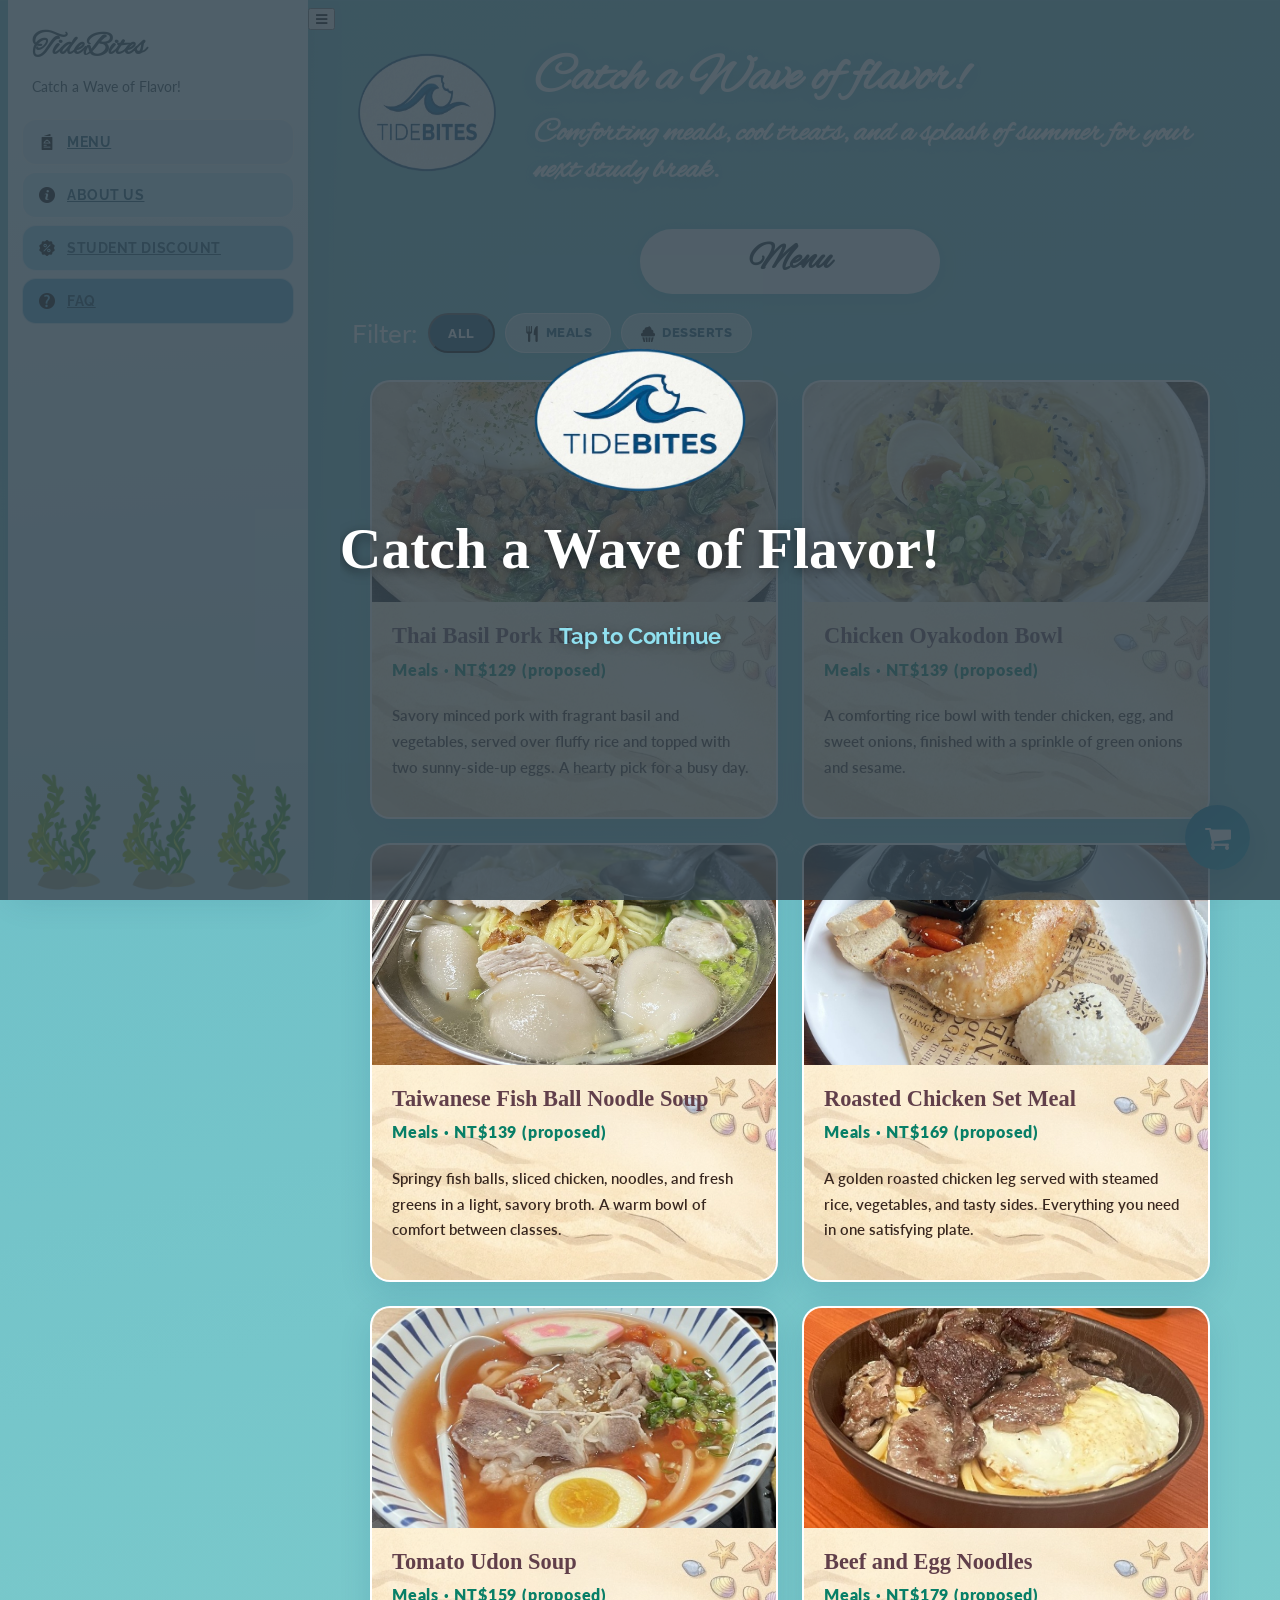
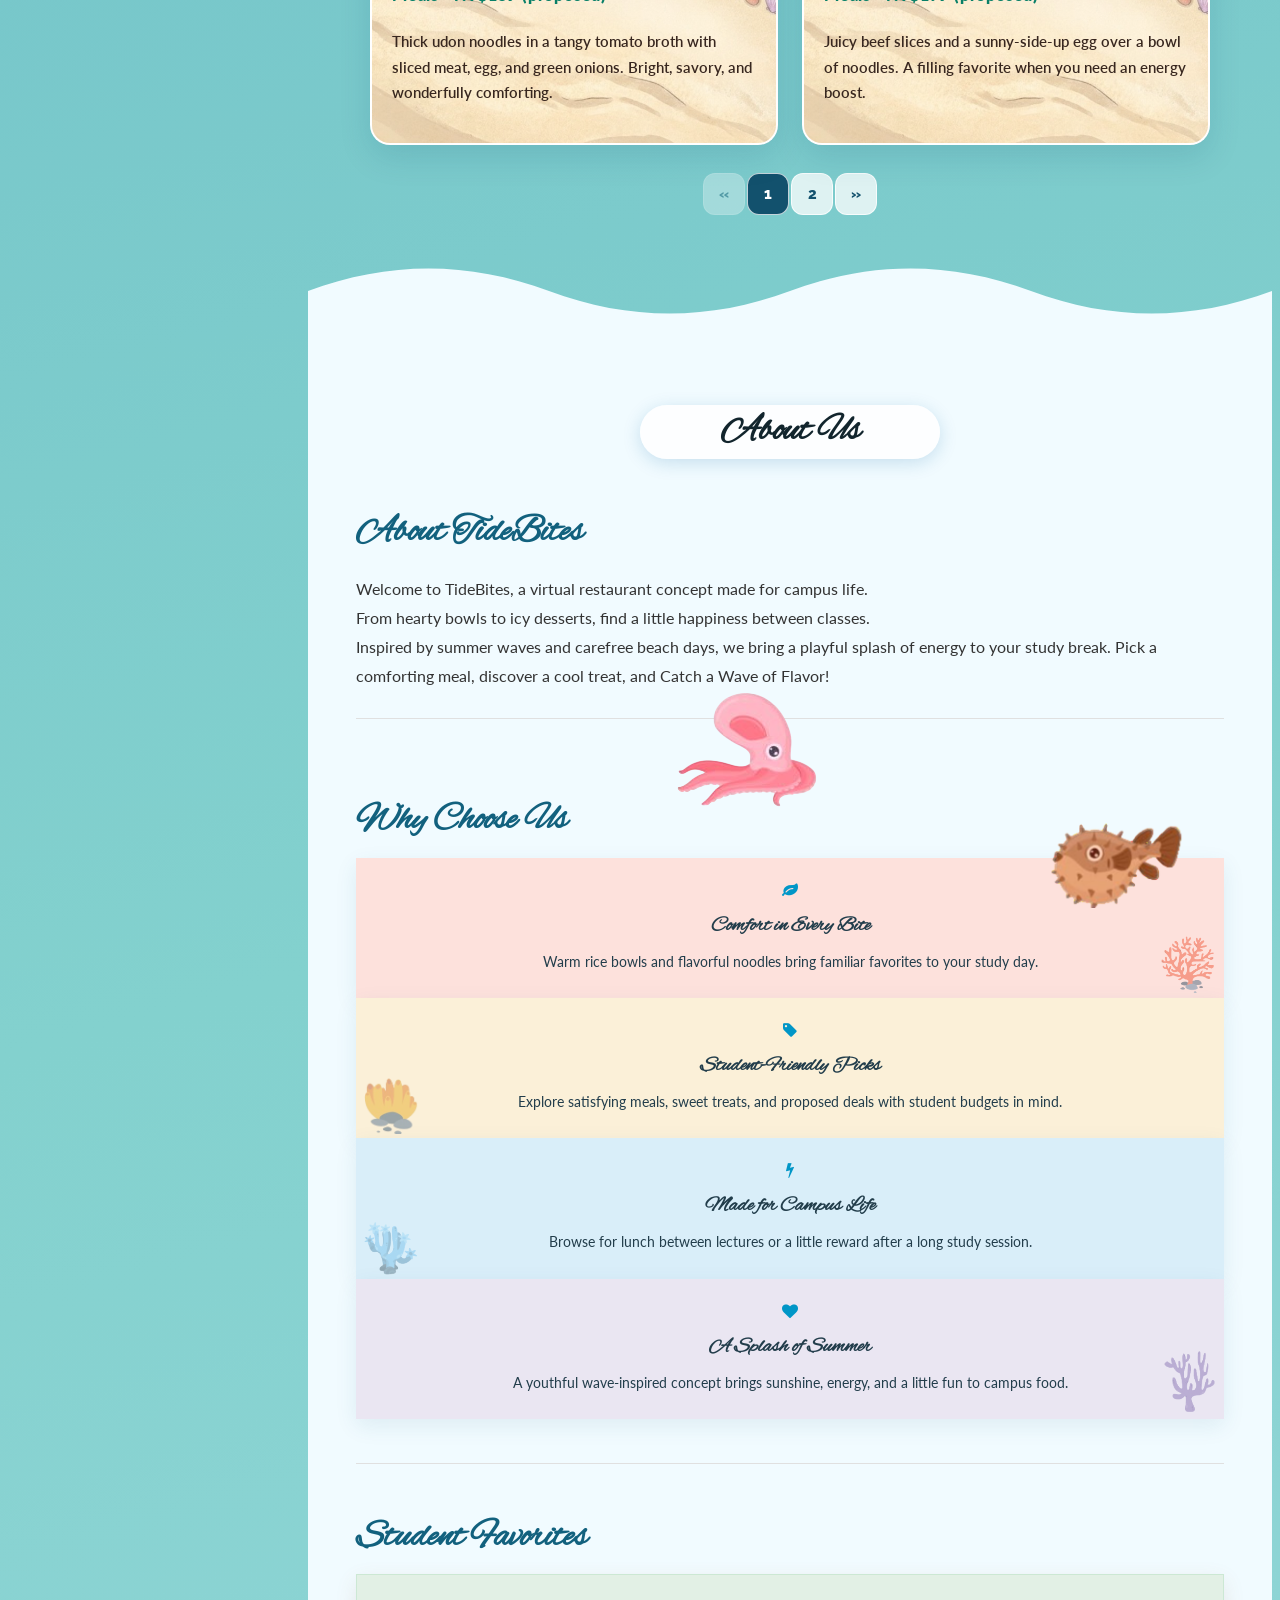
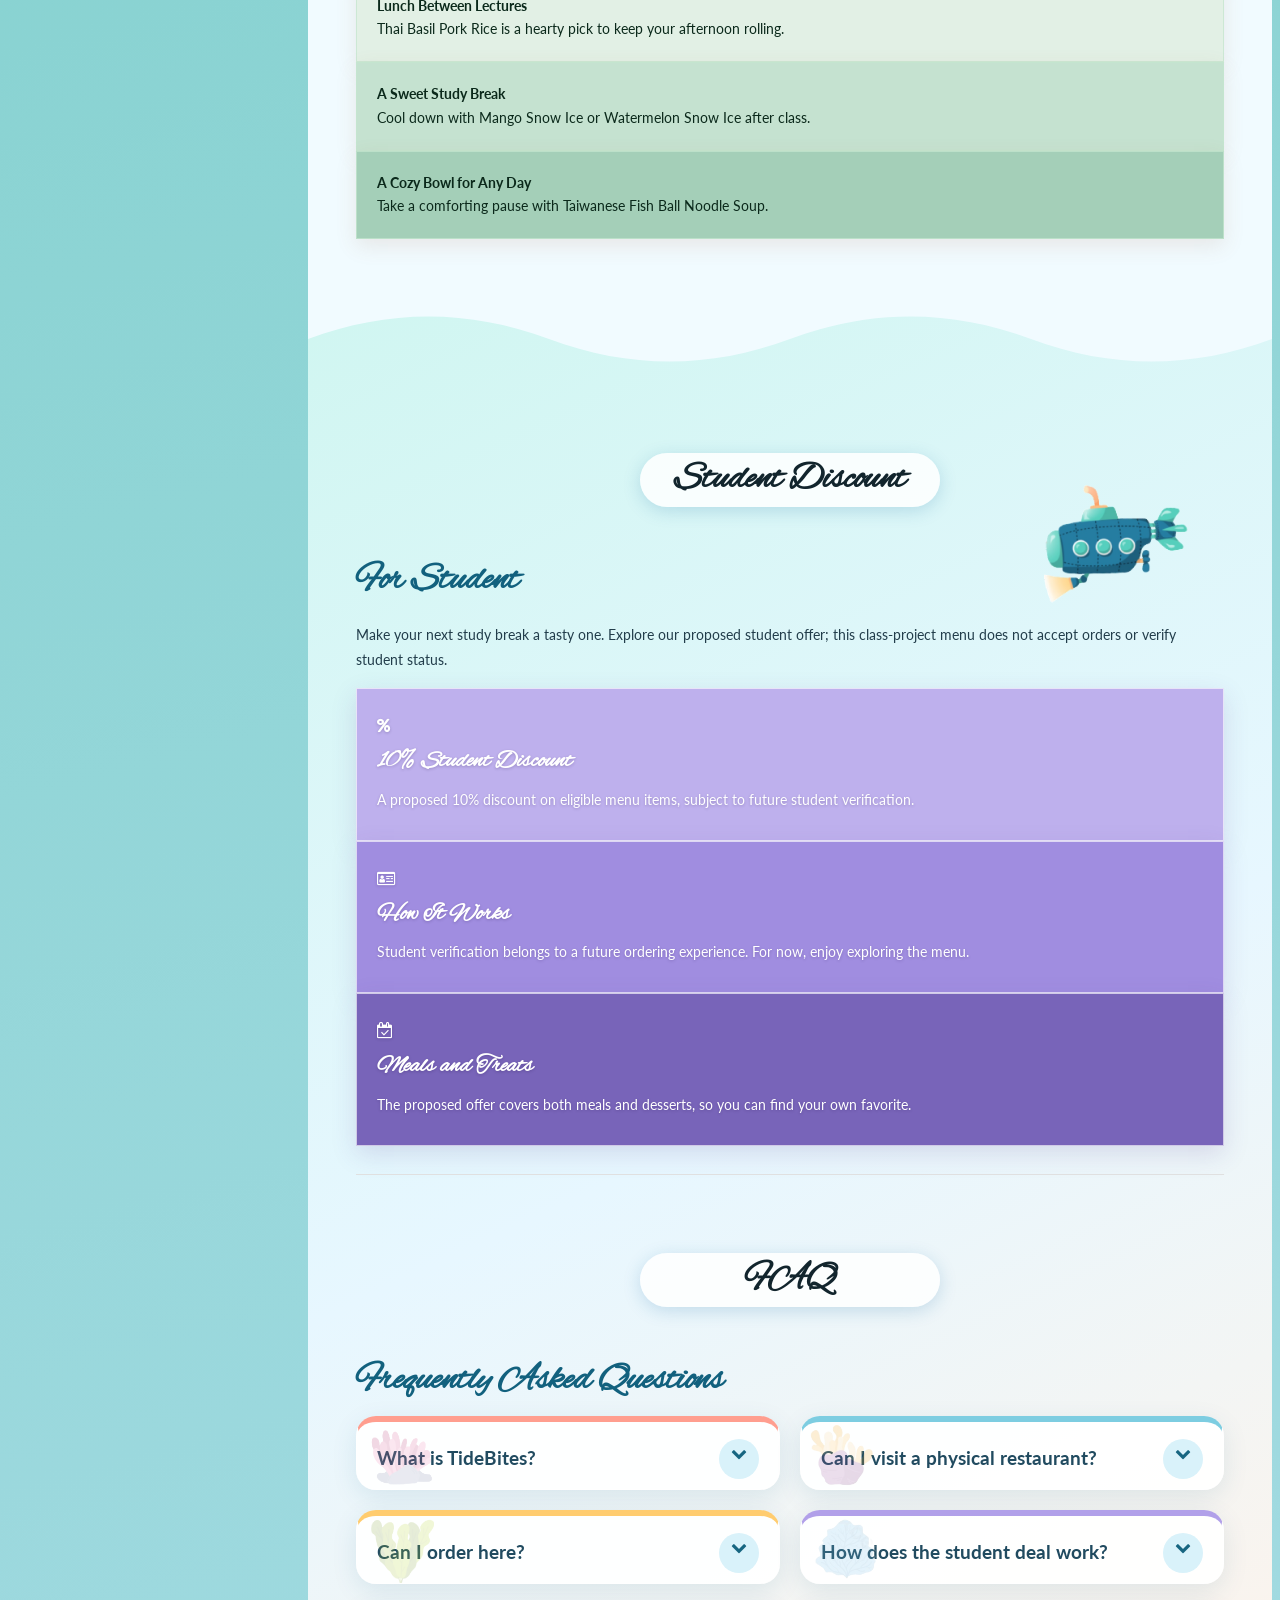
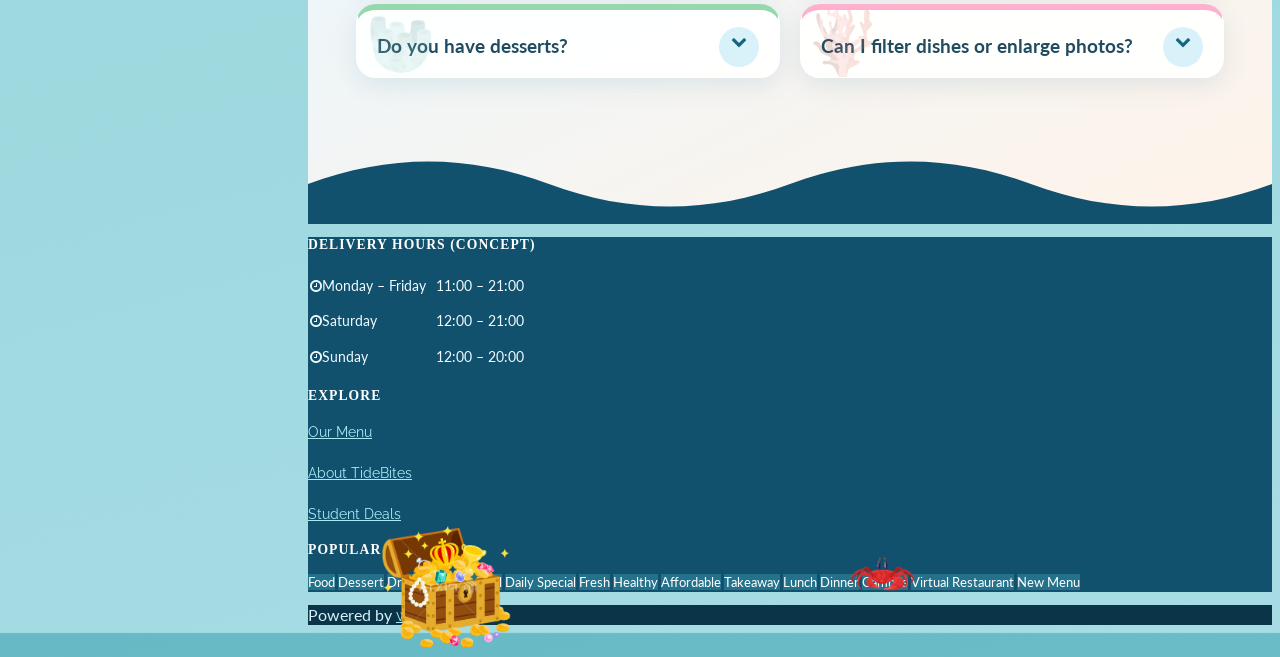
==== index.html @ 40c9c295 "rwd" ====
<!DOCTYPE html>
<html lang="en">
<head>
  <title>TideBites | Campus Food Delivery</title>
  <meta name="description" content="Catch a Wave of Flavor! Explore comforting meals and cool treats for your next campus study break.">
  <meta name="viewport" content="width=device-width, initial-scale=1">
  <link rel="stylesheet" href="https://www.w3schools.com/w3css/6/w3.css">
  <link rel="stylesheet" href="https://fonts.googleapis.com/css2?family=Alex+Brush&family=Lato:wght@400;600;700&family=Raleway:wght@400;600;700&display=swap">
  <link rel="stylesheet" href="https://cdnjs.cloudflare.com/ajax/libs/font-awesome/4.7.0/css/font-awesome.min.css">
  <link rel="stylesheet" href="css/style.css">
</head>

<body class="w3-light-grey w3-content" style="max-width:1600px">

  <!-- Opening -->
  <div id="welcome-overlay" class="welcome-overlay">
    <div class="welcome-content">
      <img src="assets/images/icon.png" alt="TideBites Icon" id="welcome-icon" class="welcome-icon">
      <div id="typewriter-container" class="typewriter-text"></div>
      <p id="welcome-hint" class="welcome-hint">Tap to Continue</p>
    </div>
    <img src="assets/images/dolphin.png" alt="Dolphin" id="welcome-dolphin" class="welcome-dolphin">
  </div>
  <audio id="bg-music" src="assets/audio/backgroundmusic.mp3" preload="auto" loop></audio>

  <!-- Sidebar navigation -->
  <nav class="w3-sidebar w3-collapse w3-animate-left" style="z-index:3;width:300px" id="mySidebar">
  <div class="w3-container w3-padding-16">
    <button onclick="w3_close()" class="w3-button w3-hide-large w3-right w3-jumbo sidebar-close" title="Close menu">×</button>
    <h4><b style="font-size: 2rem;">TideBites</b></h4>
    <p class="w3-text-grey">Catch a Wave of Flavor!</p>
  </div>
  <div class="w3-bar-block">
    <a href="#portfolio" onclick="w3_close()" class="w3-bar-item w3-button w3-padding w3-text-teal"><img src="assets/icons/menu.png" alt="Menu" style="width:16px;height:16px;margin-right:8px;vertical-align:middle">MENU</a>
    <a href="#about" onclick="w3_close()" class="w3-bar-item w3-button w3-padding"><img src="assets/icons/information-button.png" alt="About Us" style="width:16px;height:16px;margin-right:8px;vertical-align:middle">ABOUT US</a>
    <a href="#contact" onclick="w3_close()" class="w3-bar-item w3-button w3-padding"><img src="assets/icons/discount.png" alt="Student Discount" style="width:16px;height:16px;margin-right:8px;vertical-align:middle">STUDENT DISCOUNT</a>
    <a href="#question" onclick="w3_close()" class="w3-bar-item w3-button w3-padding"><img src="assets/icons/question.png" alt="Student Discount" style="width:16px;height:16px;margin-right:8px;vertical-align:middle">FAQ</a>
  </div>
    <div class="sidebar-seaweed-container">
      <img src="assets/images/seaweed.png" alt="Seaweed" class="w3-seaweed">
      <img src="assets/images/seaweed.png" alt="Seaweed" class="w3-seaweed">
      <img src="assets/images/seaweed.png" alt="Seaweed" class="w3-seaweed">
    </div>
  </nav>

  <!-- Overlay effect when opening sidebar on small screens -->
  <div class="w3-overlay w3-hide-large w3-animate-opacity" onclick="w3_close()" style="cursor:pointer" title="Close side menu" id="myOverlay"></div>

  <!-- Page content -->
  <main class="w3-main" style="margin-left:300px">

    <!-- Menu section header -->
    <header id="portfolio">
      <button class="w3-button w3-hide-large w3-xxlarge w3-hover-text-grey" onclick="w3_open()"><i class="fa fa-bars"></i></button>
      <div class="w3-container">
        <div id="header-title">
          <img src="assets/images/icon.png" style="margin-right:2rem; width:150px; height:auto;">
          <div>
             <h1><b>Catch a Wave of flavor!</b></h1>
              <h1 style="font-size: 2rem;">Comforting meals, cool treats, and a splash of summer for your next study break.</h1>
          </div>
        </div>
        <h2 class="nav-title">Menu</h2>
        <div class="w3-section w3-bottombar w3-padding-16 filter-bar">
          <p>Filter:</p>
          <button type="button" class="w3-button w3-black filter-button" data-category="all">ALL</button>
          <button type="button" class="w3-button w3-white filter-button" data-category="meals"><img src="assets/icons/lunch.png" alt="Food" style="width:16px;height:16px;margin-right:6px;vertical-align:middle">MEALS</button>
          <button type="button" class="w3-button w3-white w3-hide-small filter-button" data-category="desserts"><img src="assets/icons/cupcake.png" alt="Dessert" style="width:16px;height:16px;margin-right:6px;vertical-align:middle">DESSERTS</button>
        </div>
      </div>
    </header>

    <!-- Food items grid + Pagination wrapper -->
    <div class="menu-section-wrap">
    <div class="menu-grid" id="menu-grid">
      <article data-id="1" data-category="meals" tabindex="0" role="button" aria-label="View dish details">
        <img src="assets/images/thai-basil-pork-rice.jpg" alt="Thai basil minced pork and vegetables served with rice and two fried eggs." class="w3-hover-opacity" style="width:100%">
        <div class="w3-container w3-white">
          <p class="card-title">Thai Basil Pork Rice</p>
          <p class="card-meta">Meals · NT$129 (proposed)</p>
          <p class="card-desc">Savory minced pork with fragrant basil and vegetables, served over fluffy rice and topped with two sunny-side-up eggs. A hearty pick for a busy day.</p>
        </div>
      </article>
      <article data-id="2" data-category="meals" tabindex="0" role="button" aria-label="View dish details">
        <img src="assets/images/chicken-oyakodon-bowl.jpg" alt="Chicken and egg rice bowl topped with green onions, sesame, and vegetables." class="w3-hover-opacity" style="width:100%">
        <div class="w3-container w3-white">
          <p class="card-title">Chicken Oyakodon Bowl</p>
          <p class="card-meta">Meals · NT$139 (proposed)</p>
          <p class="card-desc">A comforting rice bowl with tender chicken, egg, and sweet onions, finished with a sprinkle of green onions and sesame.</p>
        </div>
      </article>
      <article data-id="3" data-category="meals" tabindex="0" role="button" aria-label="View dish details">
        <img src="assets/images/taiwanese-fish-ball-noodle-soup.jpg" alt="Taiwanese noodle soup with fish balls, sliced chicken, and green vegetables." class="w3-hover-opacity" style="width:100%">
        <div class="w3-container w3-white">
          <p class="card-title">Taiwanese Fish Ball Noodle Soup</p>
          <p class="card-meta">Meals · NT$139 (proposed)</p>
          <p class="card-desc">Springy fish balls, sliced chicken, noodles, and fresh greens in a light, savory broth. A warm bowl of comfort between classes.</p>
        </div>
      </article>
      <article data-id="4" data-category="meals" tabindex="0" role="button" aria-label="View dish details">
        <img src="assets/images/roasted-chicken-set-meal.jpg" alt="Roasted chicken leg set with rice, vegetables, and small side dishes." class="w3-hover-opacity" style="width:100%">
        <div class="w3-container w3-white">
          <p class="card-title">Roasted Chicken Set Meal</p>
          <p class="card-meta">Meals · NT$169 (proposed)</p>
          <p class="card-desc">A golden roasted chicken leg served with steamed rice, vegetables, and tasty sides. Everything you need in one satisfying plate.</p>
        </div>
      </article>
      <article data-id="5" data-category="meals" tabindex="0" role="button" aria-label="View dish details">
        <img src="assets/images/tomato-udon-soup.jpg" alt="Tomato broth udon with sliced meat, egg, green onions, and fish cake." class="w3-hover-opacity" style="width:100%">
        <div class="w3-container w3-white">
          <p class="card-title">Tomato Udon Soup</p>
          <p class="card-meta">Meals · NT$159 (proposed)</p>
          <p class="card-desc">Thick udon noodles in a tangy tomato broth with sliced meat, egg, and green onions. Bright, savory, and wonderfully comforting.</p>
        </div>
      </article>
      <article data-id="6" data-category="meals" tabindex="0" role="button" aria-label="View dish details">
        <img src="assets/images/beef-and-egg-noodles.jpg" alt="Beef slices and a fried egg served over noodles in a dark bowl." class="w3-hover-opacity" style="width:100%">
        <div class="w3-container w3-white">
          <p class="card-title">Beef and Egg Noodles</p>
          <p class="card-meta">Meals · NT$179 (proposed)</p>
          <p class="card-desc">Juicy beef slices and a sunny-side-up egg over a bowl of noodles. A filling favorite when you need an energy boost.</p>
        </div>
      </article>
      <article data-id="7" data-category="meals" tabindex="0" role="button" aria-label="View dish details">
        <img src="assets/images/chilled-pork-noodle-bowl.jpg" alt="Chilled noodles topped with pork, edamame, cucumber, lotus root, and corn." class="w3-hover-opacity" style="width:100%">
        <div class="w3-container w3-white">
          <p class="card-title">Chilled Pork Noodle Bowl</p>
          <p class="card-meta">Meals · NT$149 (proposed)</p>
          <p class="card-desc">A colorful bowl of chilled noodles with sliced pork, edamame, cucumber, lotus root, and sweet corn, finished with a savory sauce.</p>
        </div>
      </article>
      <article data-id="8" data-category="desserts" tabindex="0" role="button" aria-label="View dish details">
        <img src="assets/images/watermelon-snow-ice.jpg" alt="White shaved milk ice generously topped with red watermelon cubes." class="w3-hover-opacity" style="width:100%">
        <div class="w3-container w3-white">
          <p class="card-title">Watermelon Snow Ice</p>
          <p class="card-meta">Desserts · NT$99 (proposed)</p>
          <p class="card-desc">Light, fluffy shaved milk ice topped with juicy watermelon cubes. A refreshing little escape on a sunny afternoon.</p>
        </div>
      </article>
      <article data-id="9" data-category="desserts" tabindex="0" role="button" aria-label="View dish details">
        <img src="assets/images/mango-snow-ice.jpg" alt="A bowl of yellow shaved milk ice topped with fresh mango chunks." class="w3-hover-opacity" style="width:100%">
        <div class="w3-container w3-white">
          <p class="card-title">Mango Snow Ice</p>
          <p class="card-meta">Desserts · NT$109 (proposed)</p>
          <p class="card-desc">Delicate ribbons of shaved milk ice piled high with sweet mango pieces and a fruity drizzle. Bright, tropical, and irresistible.</p>
        </div>
      </article>
      <article data-id="10" data-category="desserts" tabindex="0" role="button" aria-label="View dish details">
        <img src="assets/images/peanut-rice-dumplings.jpg" alt="White glutinous tang yuan coated with peanut powder in a dark sweet sauce." class="w3-hover-opacity" style="width:100%">
        <div class="w3-container w3-white">
          <p class="card-title">Peanut Tang Yuan</p>
          <p class="card-meta">Desserts · NT$79 (proposed)</p>
          <p class="card-desc">Soft and chewy glutinous tang yuan topped with crushed peanut powder and served in a sweet sauce. A cozy Taiwanese dessert.</p>
        </div>
      </article>
    </div>

    <!-- Pagination -->
    <div class="pagination-wrap">
      <div class="w3-bar" id="pagination-bar">
      </div>
    </div>
    </div> <!-- end menu-section-wrap -->

    <div class="wave-divider wave-before-about">
      <svg xmlns="http://www.w3.org/2000/svg" viewBox="0 0 2880 80" preserveAspectRatio="none" aria-hidden="true">
        <path fill="#f1fbff" d="M0,40 C120,10 240,10 360,40 C480,70 600,70 720,40 C840,10 960,10 1080,40 C1200,70 1320,70 1440,40 L1440,80 L0,80 Z"/>
        <path fill="#f1fbff" transform="translate(1440 0)" d="M0,40 C120,10 240,10 360,40 C480,70 600,70 720,40 C840,10 960,10 1080,40 C1200,70 1320,70 1440,40 L1440,80 L0,80 Z"/>
      </svg>
    </div>

    <!-- About Us section -->
    <section id="about" class="w3-container w3-padding-large" >
      <div id="fishContainer" class="fish-background-layer"></div>
      <h2 class="nav-title">About Us</h2>
      <h4><b>About TideBites</b></h4>
      <p>Welcome to TideBites, a virtual restaurant concept made for campus life.<br> From hearty bowls to icy desserts, find a little happiness between classes.<br>Inspired by summer waves and carefree beach days, we bring a playful splash of energy to your study break. Pick a comforting meal, discover a cool treat, and Catch a Wave of Flavor!</p>
      <hr>

      <!-- Why Choose Us -->
      <div style="position: relative; display: inline-block; width: 100%;">
      <h4>Why Choose Us</h4>
      <!-- 河豚 -->
        <img id="pufferfish" src="assets/images/pufferfish1.png" alt="Pufferfish" class="floating-pufferfish" onclick="togglePufferfish()">

        <!-- 章魚 -->
        <div class="octopus-container"
             onclick="spawnRandomInk(event)">
            <img src="assets/images/octopus.png" alt="Octopus" class="octopus-img">
        </div>

        <div class="octopus-container" onclick="spawnRandomInk(event)">
          <img src="assets/images/octopus.png" alt="Octopus" class="octopus-img">
        </div>

        <div class="w3-grid" style="grid-template-columns:repeat(auto-fit,minmax(200px,1fr));gap:16px;margin-bottom:16px">
          <div class="w3-center w3-padding-16 w3-border" style="background-color: #fde1dc; position: relative; overflow: hidden;">
            <i class="fa fa-leaf w3-xxlarge w3-text-teal"></i>
            <h5><b>Comfort in Every Bite</b></h5>
            <p class="w3-text-grey">Warm rice bowls and flavorful noodles bring familiar favorites to your study day.</p>
            <img src="assets/images/coral1.png" alt="coral" style="position: absolute; right: 8px; bottom: 4px; width: 55px; opacity: 0.5; pointer-events: none;">
          </div>
          <div class="w3-center w3-padding-16 w3-border" style="background-color: #fbf0d8; position: relative; overflow: hidden;">
            <i class="fa fa-tag w3-xxlarge w3-text-teal"></i>
            <h5><b>Student-Friendly Picks</b></h5>
            <p class="w3-text-grey">Explore satisfying meals, sweet treats, and proposed deals with student budgets in mind.</p>
            <img src="assets/images/coral10.png" alt="coral" style="position: absolute; left: 8px; bottom: 4px; width: 55px; opacity: 0.5; pointer-events: none;">
          </div>
          <div class="w3-center w3-padding-16 w3-border" style="background-color: #d9eef9; position: relative; overflow: hidden;">
            <i class="fa fa-bolt w3-xxlarge w3-text-teal"></i>
            <h5><b>Made for Campus Life</b></h5>
            <p class="w3-text-grey">Browse for lunch between lectures or a little reward after a long study session.</p>
            <img src="assets/images/coral7.png" alt="coral" style="position: absolute; left: 8px; bottom: 4px; width: 55px; opacity: 0.5; pointer-events: none;">
          </div>
          <div class="w3-center w3-padding-16 w3-border" style="background-color: #eae6f2; position: relative; overflow: hidden;">
            <i class="fa fa-heart w3-xxlarge w3-text-teal"></i>
            <h5><b>A Splash of Summer</b></h5>
            <p class="w3-text-grey">A youthful wave-inspired concept brings sunshine, energy, and a little fun to campus food.</p>
            <img src="assets/images/coral2.png" alt="coral" style="position: absolute; right: 8px; bottom: 4px; width: 55px; opacity: 0.5; pointer-events: none;">
          </div>
        </div>
      </div>
      <hr>

      <!-- Student Favorites -->
      <h4>Student Favorites</h4>
      <div class="w3-grid student-favorites-grid" style="grid-template-columns:repeat(auto-fit,minmax(250px,1fr));gap:16px;margin-bottom:16px">
        <div class="w3-white w3-padding-16">
          <p><b>Lunch Between Lectures</b></p><p>Thai Basil Pork Rice is a hearty pick to keep your afternoon rolling.</p>
        </div>
        <div class="w3-white w3-padding-16">
          <p><b>A Sweet Study Break</b></p><p>Cool down with Mango Snow Ice or Watermelon Snow Ice after class.</p>
        </div>
        <div class="w3-white w3-padding-16">
          <p><b>A Cozy Bowl for Any Day</b></p><p>Take a comforting pause with Taiwanese Fish Ball Noodle Soup.</p>
        </div>
      </div>
    </section>

    <div class="contact-background">
    <div class="wave-divider wave-before-contact">
      <svg xmlns="http://www.w3.org/2000/svg" viewBox="0 0 2880 80" preserveAspectRatio="none" aria-hidden="true">
        <path fill="#f1fbff" d="M0,40 C120,10 240,10 360,40 C480,70 600,70 720,40 C840,10 960,10 1080,40 C1200,70 1320,70 1440,40 L1440,0 L0,0 Z"/>
        <path fill="#f1fbff" transform="translate(1440 0)" d="M0,40 C120,10 240,10 360,40 C480,70 600,70 720,40 C840,10 960,10 1080,40 C1200,70 1320,70 1440,40 L1440,0 L0,0 Z"/>
      </svg>
    </div>
    
    

    <!-- Student Discount section -->
    <section class="w3-container w3-padding-large w3-white" id="contact">
      <div id="contactFishContainer" class="section-fish-layer"></div>
      <h2 class="nav-title">Student Discount</h2>
      <h4><b>For Student</b></h4>
      <p class="w3-text-grey">Make your next study break a tasty one. Explore our proposed student offer; this class-project menu does not accept orders or verify student status.</p>

      
      <div class="discount-decor-anchor">
        <!-- 潛水艇專用定位區 -->
          <div class="submarine-container floating-submarine"
              onclick="toggleSubmarineLight(this)">
              <img src="assets/images/submarine1.png" alt="Submarine" class="submarine-img">
          </div>
      </div>

      <!-- Discount Info Cards -->
      <div class="w3-grid w3-margin-top" style="grid-template-columns:repeat(auto-fit,minmax(200px,1fr));gap:16px">
        <div class="w3-center w3-padding-24 w3-teal w3-text-white">
          <i class="fa fa-percent w3-xxlarge"></i>
          <h4><b>10% Student Discount</b></h4>
          <p>A proposed 10% discount on eligible menu items, subject to future student verification.</p>
        </div>
        <div class="w3-center w3-padding-24 w3-dark-grey w3-text-white">
          <i class="fa fa-id-card-o w3-xxlarge"></i>
          <h4><b>How It Works</b></h4>
          <p>Student verification belongs to a future ordering experience. For now, enjoy exploring the menu.</p>
        </div>
        <div class="w3-center w3-padding-24 w3-teal w3-text-white">
          <i class="fa fa-calendar-check-o w3-xxlarge"></i>
          <h4><b>Meals and Treats</b></h4>
          <p>The proposed offer covers both meals and desserts, so you can find your own favorite.</p>
        </div>
      </div>

      <hr class="w3-opacity w3-margin-top">

      <!-- FAQ -->
       <section id="question">
          <h2 class="nav-title">FAQ</h2>
          <h4 >Frequently Asked Questions</h4>
          <div class="w3-grid faq-grid" style="grid-template-columns:repeat(auto-fit,minmax(280px,1fr));gap:16px;margin-bottom:16px">
            <div class="w3-border w3-padding-16 faq-card" style="background-color: #f8e2ec; position: relative; overflow: hidden;">
              <div class="faq-question" role="button" tabindex="0" aria-expanded="false">
              <p><b>What is TideBites?</b></p>
                <span class="faq-arrow-wrap" aria-hidden="true"><i class="fa fa-chevron-down"></i></span>
              </div>
              <div class="faq-answer">
              <p class="w3-text-grey">A playful, wave-inspired virtual restaurant concept for college students, with comforting meals and refreshing treats.</p>
              </div>
              <img src="assets/images/coral4.png" alt="coral" style="position: absolute; left: 12px; bottom: 4px; width: 55px; opacity: 0.5; pointer-events: none;">
            </div>

        <div class="w3-border w3-padding-16 faq-card" style="background-color: #eee1ee; position: relative; overflow: hidden;">
          <div class="faq-question" role="button" tabindex="0" aria-expanded="false">
          <p><b>Can I visit a physical restaurant?</b></p>
            <span class="faq-arrow-wrap" aria-hidden="true"><i class="fa fa-chevron-down"></i></span>
          </div>
          <div class="faq-answer">
          <p class="w3-text-grey">TideBites is a class-project virtual restaurant concept, with no physical storefront.</p>
          </div>
          <img src="assets/images/coral11.png" alt="coral" style="position: absolute; left: 8px; bottom: 2px; width: 55px; opacity: 0.5; pointer-events: none;">
        </div>
        
        <div class="w3-border w3-padding-16 faq-card" style="background-color: #f2f7db; position: relative; overflow: hidden;">
          <div class="faq-question" role="button" tabindex="0" aria-expanded="false">
          <p><b>Can I order here?</b></p>
            <span class="faq-arrow-wrap" aria-hidden="true"><i class="fa fa-chevron-down"></i></span>
          </div>
          <div class="faq-answer">
          <p class="w3-text-grey">Not yet. This Phase I website is a menu preview; online orders and payments are not active.</p>
          </div>
          <img src="assets/images/coral13.png" alt="coral" style="position: absolute; left: 12px; bottom: -2px; width: 55px; opacity: 0.5; pointer-events: none;">
        </div>
        
        <div class="w3-border w3-padding-16 faq-card" style="background-color: #e7f4fb; position: relative; overflow: hidden;">
          <div class="faq-question" role="button" tabindex="0" aria-expanded="false">
          <p><b>How does the student deal work?</b></p>
            <span class="faq-arrow-wrap" aria-hidden="true"><i class="fa fa-chevron-down"></i></span>
          </div>
          <div class="faq-answer">
          <p class="w3-text-grey">We propose a 10% student discount. Eligibility and verification would be finalized before ordering launches.</p>
          </div>
          <img src="assets/images/coral3.png" alt="coral" style="position: absolute; left: 10px; bottom: 2px; width: 55px; opacity: 0.5; pointer-events: none;">
        </div>
        
        <div class="w3-border w3-padding-16 faq-card" style="background-color: #ecf7f7; position: relative; overflow: hidden;">
          <div class="faq-question" role="button" tabindex="0" aria-expanded="false">
          <p><b>Do you have desserts?</b></p>
            <span class="faq-arrow-wrap" aria-hidden="true"><i class="fa fa-chevron-down"></i></span>
          </div>
          <div class="faq-answer">
          <p class="w3-text-grey">Yes! Discover Watermelon Snow Ice, Mango Snow Ice, and Peanut Tang Yuan.</p>
          </div>
          <img src="assets/images/coral5.png" alt="coral" style="position: absolute; left: 12px; bottom: 4px; width: 55px; opacity: 0.5; pointer-events: none;">
        </div>
        
        <div class="w3-border w3-padding-16 faq-card" style="background-color: #fdeceb; position: relative; overflow: hidden;">
          <div class="faq-question" role="button" tabindex="0" aria-expanded="false">
          <p><b>Can I filter dishes or enlarge photos?</b></p>
            <span class="faq-arrow-wrap" aria-hidden="true"><i class="fa fa-chevron-down"></i></span>
          </div>
          <div class="faq-answer">
          <p class="w3-text-grey">Yes! Use the filter buttons to browse dishes, and click a dish to view its details.</p>
          </div>
          <img src="assets/images/coral6.png" alt="coral" style="position: absolute; left: 10px; bottom: -5px; width: 55px; opacity: 0.5; pointer-events: none;">
        </div>

      </div>
       </section> <!-- end FAQ #question -->
    </section> <!-- end Student Discount #contact -->

    <div class="wave-divider wave-before-footer">
      <svg xmlns="http://www.w3.org/2000/svg" viewBox="0 0 2880 80" preserveAspectRatio="none" aria-hidden="true">
        <path fill="#12516d" d="M0,40 C120,10 240,10 360,40 C480,70 600,70 720,40 C840,10 960,10 1080,40 C1200,70 1320,70 1440,40 L1440,80 L0,80 Z"/>
        <path fill="#12516d" transform="translate(1440 0)" d="M0,40 C120,10 240,10 360,40 C480,70 600,70 720,40 C840,10 960,10 1080,40 C1200,70 1320,70 1440,40 L1440,80 L0,80 Z"/>
      </svg>
    </div>
    </div> <!-- end contact-background -->

    <!-- Footer -->
    <footer class="w3-grid w3-padding-32 tb-footer" style="grid-template-columns:repeat(auto-fit,minmax(250px,1fr));gap:32px">
      <img src="assets/images/crab.png" alt="Crab" id="crabImg">
      <div class="treasure-wrapper" id="treasureWrapper">
        <img src="assets/images/treasure.png" alt="Treasure" id="treasureImg">
      </div>
      <div class="w3-container">
        <h3>DELIVERY HOURS (CONCEPT)</h3>
        <table class="w3-table">
          <tr>
            <td><i class="fa fa-clock-o w3-margin-right"></i>Monday – Friday</td>
            <td>11:00 – 21:00</td>
          </tr>
          <tr>
            <td><i class="fa fa-clock-o w3-margin-right"></i>Saturday</td>
            <td>12:00 – 21:00</td>
          </tr>
          <tr>
            <td><i class="fa fa-clock-o w3-margin-right"></i>Sunday</td>
            <td>12:00 – 20:00</td>
          </tr>
        </table>
      </div>

      <div class="w3-container">
        <h3>EXPLORE</h3><p><a href="#portfolio">Our Menu</a></p><p><a href="#about">About TideBites</a></p><p><a href="#contact">Student Deals</a></p>
      </div>

      <div class="w3-container">
        <h3>POPULAR TAGS</h3>
        <p>
          <span class="w3-tag w3-black w3-margin-bottom">Food</span>
          <span class="w3-tag w3-grey w3-small w3-margin-bottom">Dessert</span>
          <span class="w3-tag w3-grey w3-small w3-margin-bottom">Drinks</span>
          <span class="w3-tag w3-grey w3-small w3-margin-bottom">Student Deal</span>
          <span class="w3-tag w3-grey w3-small w3-margin-bottom">Daily Special</span>
          <span class="w3-tag w3-grey w3-small w3-margin-bottom">Fresh</span>
          <span class="w3-tag w3-grey w3-small w3-margin-bottom">Healthy</span>
          <span class="w3-tag w3-grey w3-small w3-margin-bottom">Affordable</span>
          <span class="w3-tag w3-grey w3-small w3-margin-bottom">Takeaway</span>
          <span class="w3-tag w3-grey w3-small w3-margin-bottom">Lunch</span>
          <span class="w3-tag w3-grey w3-small w3-margin-bottom">Dinner</span>
          <span class="w3-tag w3-grey w3-small w3-margin-bottom">Campus</span>
          <span class="w3-tag w3-grey w3-small w3-margin-bottom">Virtual Restaurant</span>
          <span class="w3-tag w3-grey w3-small w3-margin-bottom">New Menu</span>
        </p>
      </div>
    </footer>

    <div class="w3-center w3-padding-24 tb-footer-bottom">
      Powered by <a href="https://www.w3schools.com/w3css/default.asp" title="W3.CSS" target="_blank" class="w3-hover-opacity">w3.css</a>
    </div>

  </main>

  <!-- Floating Shopping Cart -->
  <button type="button" id="open-cart" class="floating-cart"
          aria-label="View shopping cart">
      <i class="fa fa-shopping-cart" aria-hidden="true"></i>
      <span id="cart-badge" class="cart-badge" hidden>0</span>
  </button>

  <!-- Demo ordering: client-side only; no real orders or payments are submitted -->
  <dialog id="dish-dialog" class="tb-dialog" aria-labelledby="dish-dialog-title">
    <button type="button" class="tb-close" data-close-dialog="dish-dialog" aria-label="Close">×</button>
    <div class="tb-dish-photo-wrap">
      <img id="dish-dialog-image" class="tb-dish-image" src="" alt="">
      <button type="button" id="enlarge-dish-photo" class="tb-dish-zoom" aria-label="Enlarge food photo" title="Enlarge photo">
        <i class="fa fa-search-plus" aria-hidden="true"></i>
      </button>
    </div>
    <div class="tb-dialog-body">
      <h2 id="dish-dialog-title"></h2>
      <p id="dish-dialog-meta" class="tb-muted"></p>
      <p id="dish-dialog-desc"></p>
      <div class="tb-stepper-row">
        <label for="dish-quantity">Quantity</label>
        <div class="tb-stepper">
          <button type="button" id="dish-minus" aria-label="Decrease quantity">−</button>
          <input id="dish-quantity" aria-label="Quantity" type="number" min="1" max="99" value="1" inputmode="numeric">
          <button type="button" id="dish-plus" aria-label="Increase quantity">+</button>
        </div>
      </div>
      <div class="tb-total-line"><strong>Subtotal</strong><strong id="dish-subtotal">NT$0</strong></div>
      <button type="button" id="add-to-cart" class="tb-primary">Add to Cart</button>
    </div>
  </dialog>

  <dialog id="cart-dialog" class="tb-dialog tb-cart-dialog" aria-labelledby="cart-title">
    <button type="button" class="tb-close" data-close-dialog="cart-dialog" aria-label="Close">×</button>
    <div class="tb-dialog-body">
      <h2 id="cart-title">Your Cart</h2>
      <div id="cart-items" aria-live="polite"></div>
      <div id="cart-checkout">
        <label class="tb-field" for="cart-note">Order Notes
          <textarea id="cart-note" rows="3" maxlength="500" placeholder="e.g., less spicy, no peanuts..."></textarea>
        </label>
        <label class="tb-field" for="pickup-location">Pickup Location
          <select id="pickup-location" required>
            <option value="">Choose a pickup location</option>
            <option value="Campus Main Gate (Demo)">Campus Main Gate</option>
            <option value="Student Center (Demo)">Student Center</option>
            <option value="Library Entrance (Demo)">Library Entrance</option>
          </select>
        </label>
        <div class="tb-total-line"><strong>Total</strong><strong id="cart-total">NT$0</strong></div>
        <button type="button" id="review-order" class="tb-primary">Review Order</button>
      </div>
      <button type="button" data-close-dialog="cart-dialog" class="tb-secondary">Continue Shopping</button>
    </div>
  </dialog>

  <dialog id="review-dialog" class="tb-dialog" aria-labelledby="review-title">
    <button type="button" class="tb-close" data-close-dialog="review-dialog" aria-label="Close">×</button>
    <div class="tb-dialog-body">
      <h2 id="review-title">Order Summary (Demo)</h2>
      <div id="review-details"></div>
      <button type="button" id="confirm-demo-order" class="tb-primary">Confirm Demo Order</button>
      <button type="button" id="back-to-cart" class="tb-secondary">Back to Cart</button>
    </div>
  </dialog>
  <div id="cart-toast" role="status" aria-live="polite" class="tb-toast" hidden></div>

  <!-- Food photo lightbox: click a dish photo to enlarge it -->
  <dialog id="image-lightbox" class="tb-image-lightbox" aria-label="Enlarged food photo">
    <button type="button" id="close-lightbox" class="tb-image-lightbox-close" aria-label="Close enlarged photo">×</button>
    <img id="lightbox-image" alt="Enlarged food photo">
  </dialog>

  <script src="js/script.js"></script>
</body>
</html>
---- css/style.css ----
/* ==TideBites — Base Typography== */
body, p, td, span, label {font-family: 'Lato', sans-serif;}
h1, h2, h4, h5 {font-family: 'Alex Brush', serif;}
h3 {font-family: 'Playfair Display', serif; letter-spacing: 0.01em;}
button, a, .w3-bar-item {font-family: 'Raleway', sans-serif;}
h1 {font-size: 3.3rem; margin: 0.5rem 0rem 0rem 0rem;}
h4 {font-size: 1.3rem; font-weight: 700; line-height: 1.4;}
p {font-size: 1rem; line-height: 1.8;}

body.w3-light-grey {
  background-color: #66B6BD!important;
}
#about {
  background-color: #e2edf3;
  position: relative;
  overflow: hidden;
}

#contact{
  background-color: #66b6bd!important;
  position: relative;
  overflow: hidden;
}

header p{
  color: #ffffff;
  font-size:1.6rem;
}

.tb-footer {
  position: relative;
}
.wave-divider {
  position: relative;
  z-index: 5; 
}

/* == Menu Grid == */
.menu-grid {
  display: grid;
  grid-template-columns: repeat(2, 1fr);
  gap: 32px;               
  padding: 24px 60px;       
  max-width: 960px;        
  margin: 0 auto;           
  box-sizing: border-box;
}

/* == Menu Card == */
.menu-grid article {
  background: #fff;
  overflow: hidden;
  display: flex;
  flex-direction: column;
}

/* == Menu Card Image == */
.menu-grid article img {
  width: 100%;
  height: 220px;           
  object-fit: cover;       
  object-position: center;
  display: block;
  flex-shrink: 0;
}

/* == Menu Card Body == */
.menu-grid article .w3-container {
  padding: 14px 16px 18px;
  flex: 1;
  display: flex;
  flex-direction: column;
  background-image: url("../assets/images/beach.jpg"); 
  background-image: linear-gradient(rgba(255, 255, 255, 0.2), rgba(255, 255, 255, 0.2)), url("../assets/images/beach.jpg");
  background-size: cover;
  background-position: center;
  background-repeat: no-repeat;
  position: relative;
}
.menu-grid article .w3-container > * {
  position: relative;
  z-index: 1;
}

/* 菜名 */
.menu-grid article .card-title {
  line-height: 1.4;
  margin: 0 0 4px;
  word-break: break-word;   
  color: #6b4949;
  font-family: 'Playfair Display', serif;
  font-size: 1.4rem;
  font-weight: 700;
}

/* 類別 · 價格 */
.menu-grid article .card-meta {
  margin: 0 0 4px;
  font-family: 'Lato', sans-serif;
  font-size: 1rem;
  letter-spacing: 0.05em;
  color: #15955c;
}

/* 說明文字 */
.menu-grid article .card-desc {
  word-break: break-word;
  font-family: 'Lato', sans-serif;
  font-size: 0.92rem;
  line-height: 1.75;
  font-weight: 600;
  color: #38271f;
}

/* == SVG == */
.wave-divider {
  display: block;
  line-height: 0;
  overflow: hidden;
}
.wave-divider svg {
  display: block;
  width: 100%;
}

/* == 分頁列 == */
.pagination-wrap {
  width: 100%;
  display: flex;
  justify-content: center;
  align-items: center;
  padding: 24px 0 32px;
  box-sizing: border-box;
}
.pagination-wrap .w3-bar {
  display: inline-flex;
}
.pagination-wrap .w3-bar-item {
  min-width: 40px;
  text-align: center;
  font-family: "Raleway", sans-serif;
  font-size: 0.95rem;
}

@media (max-width: 800px) {
  .menu-grid {
    padding: 16px 24px;
    gap: 20px;
  }
}
@media (max-width: 600px) {
  .menu-grid {
    grid-template-columns: 1fr;
    padding: 16px;
  }
}

/* ==About TideBites — 段落文字== */
#about{
  background-color: #E2EDF3;
}

#about h4 {
  font-size: 2.3rem;
  font-weight: 700;
  margin-bottom: 10px;
}

#about > p {
  font-size: 1rem;
  line-height: 1.8;
  color: #333;
  margin-bottom: 10px;
}

/* ==Why Choose Us — 功能說明卡片== */
#about .w3-grid > div {
  padding: 24px 20px;
  text-align: center;
}

#about .w3-grid > div i {
  display: block;
  margin-bottom: 14px;
}

#about .w3-grid > div h5 {
  font-size: 1.3rem;
  font-weight: 700;
  margin: 0 0 10px;
  line-height: 1.4;
}

#about .w3-grid > div p {
  font-size: 0.85rem;
  line-height: 1.7;
  margin: 0;
}

/* ==Student Favorites — 推薦卡片== */
#about .w3-grid + hr ~ .w3-grid > div,   
#about h4 + .w3-grid > div {
  padding: 20px;
  text-align: left;
}
#about .w3-white.w3-border.w3-padding-16 {
  padding: 20px 22px;
}
#about .w3-white.w3-border.w3-padding-16 p:first-child {
  font-size: 0.95rem;
  font-weight: 700;
  margin: 0 0 6px;
  line-height: 1.3;
}
#about .w3-white.w3-border.w3-padding-16 p:last-child {
  font-size: 0.875rem;
  line-height: 1.7;
  color: #555;
  margin: 0;
}

/* ==Student Discount 區塊== */
#contact h4 {
  font-size: 2.3rem;
  font-weight: 700;
  margin-bottom: 8px;
}
#contact > p {
  font-size: 0.9rem;
  line-height: 1.75;
  margin-bottom: 16px;
}
#contact .w3-grid > div {
  padding: 28px 20px;
}
#contact .w3-grid > div i {
  display: block;
  margin-bottom: 12px;
}
#contact .w3-grid > div h4 {
  font-size: 1.5rem;
  font-weight: 700;
  margin: 0 0 10px;
  line-height: 1.4;
}
#contact .w3-grid > div p {
  font-size: 0.85rem;
  line-height: 1.7;
  margin: 0;
}

/* ==FAQ 卡片== */
#contact .w3-white.w3-border {
  padding: 20px 22px;
}
#contact .w3-white.w3-border p:first-child {
  font-size: 0.925rem;
  font-weight: 700;
  line-height: 1.4;
  flex: 1;
}
#contact .w3-white.w3-border p:last-child {
  font-size: 0.875rem;
  line-height: 1.75;
  color: #555;
  margin: 0;
}

/* ==頁首 Header== */
#portfolio {
  background: none !important;
}
#portfolio .w3-container {
  padding-top: 0px;
  padding-bottom: 4px;
}
#portfolio > .w3-container > p {
  font-size: 0.95rem;
  line-height: 1.7;
  margin-bottom: 12px;
}
#portfolio h2 {
  color: rgba(255,255,255,0.92);
  font-weight: 700;
}
#portfolio .w3-section {
  border-color: rgba(255,255,255,0.35);
}
#portfolio .w3-button.w3-black {
  background: #0077b6 !important;
  color: white;
}
#portfolio .w3-button.w3-white {
  background: rgba(255,255,255,0.20) !important;
  color: white;
  border: 1px solid rgba(255,255,255,0.45);
}
#portfolio .w3-button.w3-white:hover {
  background: rgba(255,255,255,0.35) !important;
}
.menu-grid article {
  border-radius: 10px;
  overflow: hidden;
  box-shadow: 0 4px 18px rgba(0, 100, 160, 0.18);
}
.pagination-wrap .w3-black {
  background: #0096c7 !important;
}
#about .w3-text-teal {
  color: #0096c7 !important;
}
#contact .w3-teal {
  background: linear-gradient(135deg, #0096c7, #48cae4) !important;
}
footer a {
  color: #90e0ef;
}
footer a:hover {
  color: #ffffff;
}

/* ==側欄 Sidebar== */
#mySidebar {
  background-color: #ADD8E6 !important;
  display: flex;
  flex-direction: column;
  justify-content: space-between; 
  position: relative;
}
#mySidebar h4 {
  font-size: 1.1rem;
  font-weight: 700;
  margin: 0 0 4px;
}
#mySidebar p {
  font-size: 0.85rem;
  margin: 0;
}
#mySidebar .w3-bar-item {
  font-size: 0.875rem;
  font-weight: 600;
  letter-spacing: 0.04em;
  padding: 14px 16px;
}
.sidebar-seaweed-container {
  position: absolute;
  bottom: 0;
  left: 0;
  width: 100%;
  display: flex;
  justify-content: space-around;
  align-items: flex-end;
  padding: 0 8px 8px;
  box-sizing: border-box;
  pointer-events: none;
  z-index: 10;
}
.sidebar-seaweed-container img {
  width: 35%;
  height: 120px;          
  object-fit: contain;   
  object-position: bottom; 
  display: block;
}
.sidebar-seaweed-container img.w3-seaweed {
  width: 30%;
  height: 120px;
  object-fit: contain;
  object-position: bottom;
  display: block;
  
  transform-origin: bottom center;
  animation: seaweedSway 0.5s ease-in-out infinite alternate;
  animation-play-state: paused;
}

.sidebar-seaweed-container img.w3-seaweed:nth-child(2) {
  animation-delay: -0.3s;
}
.sidebar-seaweed-container img.w3-seaweed:nth-child(3) {
  animation-delay: -0.7s;
}

@keyframes seaweedSway {
  0% {
    transform: rotate(-10deg);
  }
  100% {
    transform: rotate(10deg);
  }
} 

/* ==Footer== */
footer h3 {
  font-size: 0.85rem;
  font-weight: 700;
  letter-spacing: 0.08em;
  margin-bottom: 14px;
}
footer td {
  font-size: 0.875rem;
  line-height: 1.8;
  padding: 4px 8px 4px 0;
}
footer a {
  font-size: 0.875rem;
  line-height: 2;
  display: block;
}
footer p {
  font-size: 0.8rem;
  line-height: 1.6;
  margin-top: 8px;
}

hr {
  margin: 28px 0;
  border: none;
  border-top: 1px solid #e0e0e0;
}

/* == 泡泡 == */
.bubble-wrapper {
  position: fixed;
  pointer-events: none;
  z-index: 9999;
}

@keyframes bubbleFloatUp {
  from { transform: translateY(0); }
  to   { transform: translateY(-130vh); }
}

.click-bubble {
  border-radius: 50%;
  background: radial-gradient(
    circle at 32% 28%,
    rgba(255, 255, 255, 0.90) 0%,
    rgba(180, 225, 255, 0.55) 35%,
    rgba(120, 190, 255, 0.20) 65%,
    rgba(80,  160, 240, 0.08) 100%
  );
  border: 1.5px solid rgba(255, 255, 255, 0.70);
  box-shadow:
    inset 2px 2px 5px rgba(255, 255, 255, 0.65),
    0 0 8px rgba(120, 190, 255, 0.20);
}
.click-bubble.use-image {
  background: url('assets/images/bubble.webp') center / cover no-repeat;
  border: none;
  box-shadow: none;
}

@keyframes bubbleSway {
  from { transform: translateX(0px); }
  to   { transform: translateX(var(--sway-amount, 15px)); }
}

/* == 開場 == */
.welcome-overlay {
  position: fixed;
  top: 0;
  left: 0;
  width: 100vw;
  height: 100vh;
  background-color: rgba(54, 69, 79, 0.85); 
  z-index: 99999;
  display: flex;
  justify-content: center;
  align-items: center;
  flex-direction: column;
  transition: opacity 0.8s ease;
  cursor: pointer;
}
.welcome-content {
  text-align: center;
  position: relative;
  z-index: 2;
  max-width: 800px;
  padding: 0 20px;
  transform: translateY(55px);
}
.welcome-icon {
  width: 230px;
  height: auto;
  margin-bottom: 0px;
  object-fit: contain;
}

@keyframes iconPulse {
  0%, 100% { transform: scale(1); }
  50% { transform: scale(1.06); }
}

.typewriter-text {
  font-family: 'Playfair Display', serif;
  font-size: 3.6rem;
  font-weight: 700;
  color: #ffffff;
  text-shadow: 0 3px 12px rgba(0,0,0,0.5);
  min-height: 4.5rem;
  white-space: nowrap;
  border-right: none; 
  width: 0;
  margin: 0 auto;
  overflow: hidden;
}
.welcome-hint {
  font-family: 'Raleway', sans-serif;
  font-size: 1.4rem;
  font-weight: 700;
  color: #90e0ef;
  text-shadow: 0 2px 10px rgba(0,0,0,0.4);
  margin-top: 28px;
  opacity: 0;
  transform: scale(0.98);
  transition: opacity 0.6s ease, transform 0.6s ease;
}
.welcome-hint.show {
  opacity: 1;
  animation: hintBlink 1.2s infinite ease-in-out;
}

@keyframes hintBlink {
  0%, 100% { opacity: 0.3; transform: scale(0.98); }
  50% { opacity: 1; transform: scale(1); }
}

.welcome-dolphin {
  position: absolute;
  width: 180px;
  height: auto;
  display: none;
  z-index: 3;
  pointer-events: none;
}

@keyframes dolphinJumpArc {
  0% {
    transform: translate(220px, 100px) rotate(20deg);
    opacity: 0;
  }
  15% {
    opacity: 1;
  }
  50% {
    transform: translate(0px, -200px) rotate(-40deg);
  }
  85% {
    opacity: 1;
  }
  100% {
    transform: translate(-220px, 100px) rotate(-85deg);
    opacity: 0;
  }
}
.animate-dolphin {
  display: block !important;
  animation: dolphinJumpArc 1.5s cubic-bezier(0.15, 0.46, 0.55, 0.94) forwards;
}
@media screen and (max-width: 390px) {
  .welcome-dolphin {
    width: 110px; 
  }

  @keyframes dolphinJumpArcSmall {
    0% {
      transform: translate(110px, 50px) rotate(20deg);
      opacity: 0;
    }
    15% {
      opacity: 1;
    }
    50% {
      transform: translate(0px, -70px) rotate(-40deg); 
    }
    85% {
      opacity: 1;
    }
    100% {
      transform: translate(-120px, 60px) rotate(-85deg); 
      opacity: 0;
    }
  }

  .animate-dolphin {
    animation: dolphinJumpArcSmall 1.5s cubic-bezier(0.15, 0.46, 0.55, 0.94) forwards;
  }
}

@keyframes fishFloat {
  0% {
    transform: translate(0, 0) rotate(0deg);
  }
  33% {
    transform: translate(-4px, -6px) rotate(-3deg);
  }
  66% {
    transform: translate(3px, -3px) rotate(2deg);
  }
  100% {
    transform: translate(0, 0) rotate(0deg);
  }
}
.floating-pufferfish {
  position: absolute;        
  top: 1800px;                 
  right: 80px;               
  width: 160px;
  height: auto;
  cursor: pointer;
  animation: fishFloat 4s ease-in-out infinite;
  transition: transform 0.2s ease;
  z-index: 10;
}
.floating-pufferfish:hover {
  transform: scale(1.1)!important;
}

@media screen and (max-width: 390px) {
  .floating-pufferfish {
    top: 3220px;          
    right: 30px;         
    width: 105px;         
  }
}

@keyframes lightGlow {
  0% {
    opacity: 0.85;
    transform: scaleY(0.95);
  }
  100% {
    opacity: 1;
    transform: scaleY(1.05);
  }
}
@keyframes submarineFloat {
  0% { transform: translateY(-50%) translate(0, 0) rotate(0deg); }
  33% { transform: translateY(-50%) translate(-5px, -6px) rotate(-2deg); }
  66% { transform: translateY(-50%) translate(4px, -3px) rotate(2deg); }
  100% { transform: translateY(-50%) translate(0, 0) rotate(0deg); }
}

.submarine-container {
  position: absolute;
  top: 2880px;
  right: 110px;
  transform: translateY(-50%);
  width: 150px; 
  height: auto;
  cursor: pointer;
  animation: submarineFloat 4.5s ease-in-out infinite;
  display: inline-block;
  z-index: 10; 
  pointer-events: auto;
}
.submarine-img {
  width: 100%;
  height: auto;
  display: block;
  position: relative; 
  z-index: 2;
}
.submarine-container:hover .submarine-img {
  transform: scale(1.1);
}
.submarine-container::before {
  content: "";
  position: absolute;
  top: 7%;      
  right: 73%;     
  transform: translateY(-50%);
  width: 170px;  
  height: 120px; 
  background: 
    radial-gradient(ellipse at right center, rgba(255, 255, 220, 1) 0%, rgba(255, 230, 100, 0.9) 35%, rgba(255, 200, 50, 0) 80%),
    conic-gradient(from 245deg at 100% 50%, rgba(255, 255, 200, 0.9) 0deg, rgba(255, 215, 0, 0.7) 30deg, transparent 45deg);

  clip-path: polygon(100% 40%, 100% 60%, 0% 100%, 0% 0%);
  transform-origin: right center;
  opacity: 0;
  transition: opacity 0.4s ease-in-out;
  pointer-events: none;
  z-index: 1;
  filter: blur(1px) drop-shadow(-2px 0px 8px rgba(255, 240, 150, 0.9));
}
.submarine-container.light-on::before {
  opacity: 1;
  animation: lightGlow 2s ease-in-out infinite alternate;
}
@media screen and (max-width: 390px) {
  .submarine-container {
    top: 5050px;          
    right: 30px;         
    width: 105px;   
    transform: translateY(-50%);     
  }
  .submarine-container::before{       
    top: 3%;      
    right: 88%;   
    width: 130px;   
    height: 90px;
  }
}

@keyframes octopusFloat {
  0% { transform: translateY(-50%) translate(0, 0) rotate(0deg); }
  33% { transform: translateY(-50%) translate(-3px, -5px) rotate(-3deg); }
  66% { transform: translateY(-50%) translate(3px, -2px) rotate(2deg); }
  100% { transform: translateY(-50%) translate(0, 0) rotate(0deg); }
}

.octopus-container {
  position: absolute;
  right: 400px;
  top: 0%;
  transform: translateY(-50%);
  cursor: pointer;
  display: inline-block;
  z-index: 10;
  animation: octopusFloat 4s ease-in-out infinite;
}
.octopus-img {
  width: 95px;
  height: auto;
  display: block;
  transition: transform 0.2s ease;
}
.octopus-container:hover .octopus-img {
  transform: scale(1.1);
}
.dynamic-ink {
  position: absolute;
  width: 80px;          
  height: auto;
  pointer-events: none;  
  z-index: 15;
  opacity: 0;
  transform: scale(0.6);
  transition: opacity 0.3s ease, transform 0.3s ease;
}
.dynamic-ink.fade-in {
  opacity: 1;
  transform: scale(1);
}
@media screen and (max-width: 390px) {
  .octopus-container {
    right: 20px; 
  }
  .octopus-img {
    width: 70px;
  }
  .dynamic-ink {
  width: 40px;           
  z-index: 15;
  }
}

@keyframes swimLeftToRight {
  0% {
    transform: translateX(-120px);
  }
  100% {
    transform: translateX(calc(100vw + 120px));
  }
}

@keyframes swimRightToLeft {
  0% {
    transform: translateX(calc(100vw + 120px)) scaleX(-1);
  }
  100% {
    transform: translateX(-120px) scaleX(-1);
  }
}
.fish-background-layer {
  position: absolute;
  top: 0;
  left: 0;
  width: 100%;
  height: 100%;
  overflow: hidden;
  pointer-events: none; 
  z-index: 1;
}
.bg-swimming-fish {
  position: absolute;
  width: 50px; 
  height: auto;
  opacity: 0.7; 
  will-change: transform;
}

@keyframes blink {
  0% {
    opacity: 0.2;
    transform: scale(0.8);
  }
  100% {
    opacity: 1;
    transform: scale(1.2);
  }
}

.treasure-wrapper {
  position: absolute;
  left: 60px;
  bottom: -50px;
  z-index: 10;
  display: inline-block;
}
#treasureImg {
  width: 140px; 
  height: auto;
  cursor: pointer;
  user-select: none;
  transition: transform 0.2s ease;
}
#treasureImg:hover {
  transform: scale(1.1); 
}
.spark-img {
  position: absolute;
  pointer-events: none;
  z-index: 11;
  animation: blink 0.8s infinite alternate ease-in-out;
}
@media screen and (max-width: 390px) {
  .treasure-wrapper {
    top: 575px;          
    left: 20px;              
  }
  #treasureImg {
  width: 90px; 
  height: auto;
  }
}

#crabImg {
  position: absolute;
  bottom: 0px;
  left: 50px;
  width: 70px;
  height: auto;
  z-index: 5;
  pointer-events: none;
  transition: left linear;
}
@media screen and (max-width: 390px) {
  #crabImg {
    width: 60px;              
  }
}

.section-fish-layer {
  position: absolute;
  top: 0;
  left: 0;
  width: 100%;
  height: 100%;
  overflow: hidden;
  pointer-events: none;
  z-index: 1; 
}
.background-swimming-fish {
  position: absolute;
  height: auto;
  opacity: 0.7;
  transition: transform linear;
}
.fish-flip {
  transform: scaleX(-1);
}

/* ===== TideBites Frontend Ordering Demo ===== */
.menu-grid article { cursor:pointer; }
.menu-grid article:focus-visible, .filter-button:focus-visible, .tb-dialog button:focus-visible {outline:3px solid #034c7c;outline-offset:3px;}
.cart-nav-btn {text-align:left!important;width:100%;}
.cart-badge {background:#0077b6;color:#fff;border-radius:20px;padding:2px 7px;margin-left:7px;font-size:12px;}
.cart-badge[hidden], .tb-toast[hidden], #cart-checkout[hidden] {display:none!important;}
.tb-dialog { width:min(94vw,560px); max-height:90vh; padding:0; border:0; border-radius:14px; box-shadow:0 15px 55px rgba(0,32,61,.32); color:#263644; }
.tb-cart-dialog {width:min(94vw,640px);}
.tb-dialog::backdrop {background:rgba(9,37,56,.68);}
.tb-close {position:absolute;right:14px;top:9px;z-index:2;border:0;background:rgba(255,255,255,.94);border-radius:50%;width:36px;height:36px;font-size:27px;cursor:pointer;}
.tb-dish-image {width:100%;height:240px;object-fit:cover;display:block;}
.tb-dialog-body {padding:24px;}
.tb-dialog-body h2 {font-size:1.6rem;margin:0 30px 12px 0;}
.tb-muted {color:#586777;font-size:.9rem;}
.tb-stepper-row,.tb-total-line {display:flex;justify-content:space-between;align-items:center;gap:12px;margin:20px 0;}
.tb-stepper,.tb-cart-controls {display:flex;align-items:center;gap:8px;}
.tb-stepper button,.tb-cart-controls button {background:#e7f4f6;border:1px solid #b5dfe5;border-radius:6px;padding:6px 12px;cursor:pointer;}
.tb-stepper input {width:60px;text-align:center;padding:8px;border:1px solid #bbb;border-radius:6px;}
.tb-primary,.tb-secondary {width:100%;padding:12px 16px;margin-top:10px;border-radius:8px;border:0;cursor:pointer;font-weight:700;}
.tb-primary {background:#0077b6;color:white;}
.tb-secondary {background:#e9f1f5;color:#174c6b;}
.tb-cart-row {display:flex;gap:14px;padding:15px 0;border-bottom:1px solid #ddd;}
.tb-cart-row img {width:96px;height:96px;object-fit:cover;border-radius:8px;flex-shrink:0;}
.tb-cart-row>div {min-width:0;flex:1;}
.tb-cart-row p {font-size:.87rem;margin:5px 0;}
.tb-cart-controls {flex-wrap:wrap;}
.tb-cart-controls button:last-child {margin-left:auto;color:#a43737;}
.tb-field {display:block;margin:20px 0 14px;font-weight:700;}
.tb-field textarea,.tb-field select {display:block;margin-top:8px;width:100%;border:1px solid #bacbd1;border-radius:8px;padding:10px;font:inherit;}
.tb-toast {position:fixed;z-index:100001;bottom:22px;left:50%;transform:translateX(-50%);background:#174c6b;color:#fff;padding:12px 18px;border-radius:9px;text-align:center;max-width:90vw;}
@media (max-width:600px) {.tb-dish-image{height:190px}.tb-dialog-body{padding:18px}.tb-cart-row img{width:72px;height:72px}}


/* ===== Merge fixes: shared menu alignment ===== */
.menu-section-wrap {
    max-width: 960px;
    margin: 0 auto;
}
.menu-section-wrap .menu-grid {
    max-width: none;
}

/* ===== FAQ: expandable cards, keeping the existing coral images ===== */
#contact .faq-card {
    border-radius: 12px;
    height: 140px;
    transition: height .3s ease, transform .3s ease, box-shadow .3s ease;
    box-shadow: 0 2px 8px rgba(0, 100, 160, .08);
    cursor: default;
}
#contact .faq-card.open { height: 210px; }
#contact .faq-question {
    min-height: 60px;
    display: flex;
    align-items: center;
    justify-content: space-between;
    gap: 10px;
    cursor: pointer;
    position: relative;
    z-index: 2;
}
#contact .faq-question:focus-visible { outline: 3px solid #0077b6; outline-offset: 2px; }
#contact .faq-question p { margin: 0; flex: 1; }
#contact .faq-question .faq-arrow-wrap {
    width: 36px;
    height: 36px;
    flex: 0 0 36px;
    border-radius: 50%;
    background: #90e0ef;
    display: flex;
    align-items: center;
    justify-content: center;
    transition: transform .3s ease;
}
#contact .faq-card.open .faq-arrow-wrap { transform: rotate(180deg); }
#contact .faq-answer {
    opacity: 0;
    max-height: 0;
    overflow: hidden;
    transition: opacity .25s ease, max-height .3s ease;
    position: relative;
    z-index: 2;
}
#contact .faq-card.open .faq-answer { opacity: 1; max-height: 140px; }
#contact .faq-answer p { margin: 0; }
#contact .faq-card > img { pointer-events: none; }
@media (max-width: 600px) {
    #contact .faq-card { height: auto; min-height: 130px; }
    #contact .faq-card.open { height: auto; min-height: 210px; }
}

/* ===== Floating cart: missing from merged CSS ===== */
.floating-cart {
    position: fixed;
    right: 30px;
    bottom: 30px;
    width: 65px;
    height: 65px;
    border-radius: 50%;
    border: none;
    background-color: #0077b6;
    color: #fff;
    display: flex;
    align-items: center;
    justify-content: center;
    font-size: 28px;
    cursor: pointer;
    box-shadow: 0 6px 20px rgba(0, 70, 120, .3);
    z-index: 10000;
    transition: transform .3s ease, background-color .3s ease;
}
.floating-cart:hover { transform: scale(1.08); background-color: #0096c7; }
.floating-cart:focus-visible { outline: 3px solid #034c7c; outline-offset: 3px; }
.floating-cart .cart-badge {
    position: absolute;
    top: -5px;
    right: -5px;
    min-width: 24px;
    height: 24px;
    margin: 0;
    padding: 0 5px;
    border-radius: 999px;
    display: flex;
    align-items: center;
    justify-content: center;
    font-size: 12px;
    font-weight: 700;
    background: #ff6b6b;
    color: #fff;
}
.floating-cart .cart-badge[hidden] { display: none !important; }

/* ===== Dish quantity: only custom minus / plus, no native spinners ===== */
#dish-quantity::-webkit-inner-spin-button,
#dish-quantity::-webkit-outer-spin-button {
    -webkit-appearance: none;
    margin: 0;
}
#dish-quantity {
    appearance: textfield;
    -moz-appearance: textfield;
}
@media (max-width: 600px) {
    .floating-cart { right: 18px; bottom: 18px; width: 56px; height: 56px; font-size: 24px; }
}


/* ===== 2026 TideBites | Coastal candy design system ===== */
:root {
  --tb-ocean: #087da6;
  --tb-deep: #12516d;
  --tb-sky: #c6f0f5;
  --tb-cream: #fffaf2;
  --tb-coral: #ff867f;
  --tb-peach: #ffdbad;
  --tb-ink: #223d4b;
  --tb-shadow: 0 12px 32px rgba(14, 77, 112, .14);
}
html { scroll-behavior: smooth; }
body.w3-light-grey { color: var(--tb-ink); background: linear-gradient(165deg, #67b9c5 0%, #83d1ce 46%, #a8dce5 100%) !important; }
button, a { -webkit-tap-highlight-color: transparent; }
button:focus-visible, a:focus-visible { outline: 3px solid #ff9a66; outline-offset: 3px; }

/* Navigation: avoid flex space-between pushing links to the bottom on mobile */
#mySidebar {
  justify-content: flex-start !important;
  background: linear-gradient(175deg, #e7fbff 0%, #d7f0fa 52%, #bce5eb 100%) !important;
  box-shadow: 5px 0 30px rgba(0, 76, 110, .13);
}
#mySidebar > .w3-container:first-child { flex: 0 0 auto; padding: 26px 24px 16px !important; }
#mySidebar > .w3-bar-block { flex: 0 0 auto; margin: 4px 14px 0; display: flex; flex-direction: column; gap: 7px; }
#mySidebar .w3-bar-item {
  border-radius: 13px; display: flex; align-items: center; gap: 4px;
  background: rgba(255,255,255,.54); color: var(--tb-deep);
  transition: transform .2s ease, background .2s ease, box-shadow .2s ease;
}
#mySidebar .w3-bar-item:hover { background: #fff; box-shadow: 0 5px 15px rgba(10, 95, 130, .13); transform: translateX(3px); }
#mySidebar .w3-bar-item.w3-text-teal { color: #006f96 !important; font-weight: 800; }
#mySidebar .sidebar-seaweed-container { bottom: 2px; }
#mySidebar .sidebar-close {
  float: right; width: 42px; height: 42px; padding: 0 !important;
  margin: 0 0 10px 8px; display: flex; align-items: center;
  justify-content: center; font: 28px/1 'Lato',sans-serif;
  border-radius: 11px; background: #fff !important; color: #14516c;
  box-shadow: 0 3px 12px rgba(10,89,113,.12);
}
@media (min-width: 993px) { #mySidebar .sidebar-close { display: none !important; } }
.mobile-menu-toggle { color: #fff !important; border-radius: 12px !important; margin: 12px 14px 4px; background: rgba(3,84,123,.33) !important; }

/* Header: unified buttons & typography */
#portfolio .w3-container { padding-left: clamp(18px,4vw,44px); padding-right: clamp(18px,4vw,44px); }
#portfolio h1 { color: #fff; text-shadow: 0 3px 15px rgba(0,72,109,.22); line-height: 1.14; }
#portfolio h1 img { vertical-align: middle; max-width: 28vw; }
#portfolio h2 { font-weight: 700; line-height: 1.55; max-width: 680px; }
#portfolio .w3-section { display: flex; flex-wrap: wrap; gap: 10px; align-items: center; border: 0 !important; margin-bottom: 10px; }
#portfolio .filter-button { border-radius: 999px !important; padding: 10px 18px !important; font-weight: 800; letter-spacing: .04em; box-shadow: 0 3px 10px rgba(13,93,129,.08); }
#portfolio .filter-button.w3-black { background: var(--tb-deep) !important; }
#portfolio .filter-button.w3-white { background: rgba(255,255,255,.52) !important; color: var(--tb-deep) !important; border: 1px solid rgba(255,255,255,.7); }
#portfolio .filter-button:hover { transform: translateY(-2px); }

/* Menu cards & pagination share exactly the same centered content width */
.menu-section-wrap { width: 100%; max-width: 960px; margin: 0 auto; }
.menu-section-wrap .menu-grid { max-width: none; width: 100%; margin: 0; padding: 24px 60px; gap: 24px; }
.menu-grid article { border: 2px solid rgba(255,255,255,.67); border-radius: 20px; box-shadow: var(--tb-shadow); transition: transform .25s ease, box-shadow .25s ease; }
.menu-grid article:hover { transform: translateY(-5px); box-shadow: 0 18px 34px rgba(5,83,112,.19); }
.menu-grid article .w3-container { padding: 18px 20px 22px; }
.menu-grid article .card-title { color: #613f4a; }
.menu-grid article .card-meta { color: #087f67; font-weight: 800; }
.pagination-wrap {
  width: 100%; max-width: 960px; margin: 0 auto;
  padding: 4px 60px 36px; display: flex; justify-content: center;
  align-items: center; box-sizing: border-box;
}
.pagination-wrap .w3-bar { display: flex; width: fit-content; max-width: 100%; gap: 2px; justify-content: center; flex-wrap: wrap; }
.pagination-wrap .w3-bar-item { flex: 0 0 auto; min-width: 42px; height: 42px; border-radius: 12px !important; padding: 9px 12px !important; border: 1px solid rgba(255,255,255,.75); background: rgba(255,255,255,.75) !important; color: var(--tb-deep); font-weight: 800; }
.pagination-wrap .w3-bar-item.w3-black { background: var(--tb-deep) !important; color: #fff !important; }
.pagination-wrap .w3-bar-item:disabled { opacity: .4; cursor: not-allowed; }

/* Section surfaces */
#about, #contact { padding: 44px clamp(20px, 4vw, 48px) !important; }
#about { background: #f1fbff !important; }
#contact { background: linear-gradient(155deg,#d0f6f1 0%,#e7f7ff 52%,#fff3e9 100%) !important; }
#about h4, #contact > h4, #question > h4{ color: #12617e; }
#about .w3-grid > div { box-shadow: 0 7px 21px rgba(25,94,127,.09); }
#contact .w3-grid:not(.faq-grid) > div { box-shadow: 0 7px 21px rgba(25,94,127,.09); }

/* FAQ: friendly visual cards, fully responsive, adaptive height */
#contact .faq-heading { text-align: center; max-width: 760px; margin: 10px auto 30px; }
#contact .section-eyebrow { display:inline-flex; gap:9px; align-items:center; background:#fff; border-radius:999px; color:#08799d; font-size:12px; font-weight:800; letter-spacing:.14em; padding:8px 16px; box-shadow:0 3px 14px rgba(29,120,147,.10); }
#contact .faq-heading h4 { font-size: clamp(2rem,4vw,2.65rem); color:#12516d; margin: 13px 0 5px; }
#contact .faq-heading p { color:#507080; margin:0; font-weight:600; }
#contact .faq-grid { grid-template-columns: repeat(2, minmax(0,1fr)) !important; gap: 20px !important; margin-bottom: 22px !important; align-items: start; }
#contact .faq-card {
  height: auto !important; min-height: 124px; padding: 0 !important;
  border: 1px solid rgba(255,255,255,.85) !important;
  border-radius: 20px !important; background: rgba(255,255,255,.93) !important;
  overflow: hidden; box-shadow: 0 7px 26px rgba(11,90,130,.10);
  transition: transform .25s ease, box-shadow .25s ease;
}
#contact .faq-card:nth-child(6n+1) { border-top: 6px solid #ff9e8f !important; }
#contact .faq-card:nth-child(6n+2) { border-top: 6px solid #7dcde1 !important; }
#contact .faq-card:nth-child(6n+3) { border-top: 6px solid #ffcc6f !important; }
#contact .faq-card:nth-child(6n+4) { border-top: 6px solid #b1a0e9 !important; }
#contact .faq-card:nth-child(6n+5) { border-top: 6px solid #94d8ac !important; }
#contact .faq-card:nth-child(6n+6) { border-top: 6px solid #ffb0cd !important; }
#contact .faq-card:hover { transform: translateY(-4px); box-shadow: 0 15px 32px rgba(11,90,130,.16); }
#contact .faq-question { min-height: 112px; padding: 18px 20px; align-items: center; gap: 14px; }
#contact .faq-question p { font-size: 1rem; line-height: 1.55; margin:0; padding-right: 0; color:#254b5b; }
#contact .faq-question p .fa-question-circle { color: #0a91b4 !important; background:#e5f7fb; border-radius:50%; padding: 10px; margin-right: 9px !important; }
#contact .faq-question .faq-arrow-wrap { background:#d9f2fa; color:#176681; flex: 0 0 38px; width:38px; height:38px; border-radius:50%; }
#contact .faq-card.open .faq-arrow-wrap { background:#087da6; color:white; }
#contact .faq-answer { padding: 0 20px; margin: 0; opacity:0; max-height:0; transition: max-height .3s ease,opacity .25s ease,padding .3s ease; }
#contact .faq-card.open .faq-answer { opacity:1; max-height: 300px; padding: 4px 20px 24px; }
#contact .faq-answer p { color:#4d6773 !important; font-size:.93rem !important; line-height:1.75 !important; padding-right: 55px; text-shadow: 0 3px 10px rgba(0, 0, 0, 0.2);}
#contact .faq-card > img { opacity:.2 !important; width:65px !important; }

/* Dialog controls: center X visually within its round button */
.tb-dialog { border: 1px solid rgba(255,255,255,.7); border-radius: 22px; overflow: auto; }
.tb-close {
  width: 42px; height: 42px; top: 12px; right: 12px;
  display: flex; align-items: center; justify-content: center;
  padding: 0 !important; margin: 0; line-height: 1; font-family: Arial,sans-serif;
  font-size: 27px; font-weight: 400; text-align: center;
  border-radius: 50%; background: rgba(255,255,255,.96);
  box-shadow: 0 2px 12px rgba(18,73,91,.16);
}
.tb-close:hover { background:#ffe8e2; color:#9e3448; }
.tb-dialog-body h2 { color:#176581; }
.tb-primary { border-radius: 13px; background: linear-gradient(110deg,#087da6,#0a9fb8); }
.tb-primary:hover { filter:brightness(1.07); }
.tb-secondary { border-radius: 13px; }
.tb-stepper button, .tb-cart-controls button { border-radius: 10px; }
.floating-cart { background: linear-gradient(140deg, #087da6, #19aac0); box-shadow: 0 10px 30px rgba(3,94,123,.34); }

@media (max-width: 800px) {
  .menu-section-wrap .menu-grid { padding: 18px 24px; gap: 18px; }
  .pagination-wrap { padding: 4px 24px 28px; }
}
@media (max-width: 600px) {
  #contact .faq-grid { grid-template-columns: 1fr !important; gap: 14px !important; }
  #mySidebar { width: min(300px, 86vw) !important; }
  #mySidebar > .w3-container:first-child { padding: 18px 16px 8px !important; }
  #mySidebar > .w3-bar-block { margin: 4px 12px 0; }
  #mySidebar .sidebar-close { width: 42px; height: 42px; }
  #portfolio h1 { font-size: 2.5rem; }
  #portfolio h1 img { width: 88px !important; margin-right: 12px !important; }
  #portfolio .w3-section { gap: 7px; }
  #portfolio .filter-button { padding: 9px 12px !important; font-size: .82rem; }
  .menu-section-wrap .menu-grid { grid-template-columns: 1fr; padding: 16px; gap: 17px; }
  .pagination-wrap { padding: 4px 16px 28px; }
  .pagination-wrap .w3-bar-item { min-width: 39px; height: 39px; padding: 8px 10px !important; }
  #about, #contact { padding: 28px 17px !important; }
  #contact .faq-question { padding: 15px 16px; min-height: 100px; }
  #contact .faq-answer p { padding-right: 30px; }
  .tb-dialog-body { padding: 19px; }
}
@media (prefers-reduced-motion: reduce) { .menu-grid article, #contact .faq-card, .floating-cart { transition:none !important; } }
/* Keep W3.CSS sidebar fixed so responsive navigation stays independent of page scroll */
#mySidebar { position: fixed !important; top: 0; bottom: 0; height: 100vh; overflow-y: auto; overflow-x: hidden; }
#mySidebar .sidebar-seaweed-container { position: absolute; }


/* ===== Update: whole menu article hover + compact FAQ ===== */
/* The entire card responds, rather than applying image-only opacity. */
.menu-grid article {
  position: relative;
  cursor: pointer;
  transform-origin: center center;
  transition: transform .25s ease, box-shadow .25s ease,
              border-color .25s ease, background-color .25s ease;
}
.menu-grid article:hover,
.menu-grid article:focus-visible {
  transform: translateY(-7px);
  border-color: #54bfd7;
  background-color: #f4feff;
  box-shadow: 0 20px 38px rgba(4, 79, 112, .25);
}
.menu-grid article .w3-container {
  transition: filter .25s ease;
}
.menu-grid article:hover .w3-container,
.menu-grid article:focus-visible .w3-container {
  filter: brightness(1.045);
}
.menu-grid article .menu-dish-image {
  opacity: 1 !important;
  transition: transform .25s ease;
}
.menu-grid article:hover .menu-dish-image,
.menu-grid article:focus-visible .menu-dish-image {
  transform: scale(1.025);
}

/* Make questions more readable and keep the icon centered vertically. */
#contact .faq-card { min-height: 0 !important; }
#contact .faq-question {
  min-height: 0 !important;
  height: auto !important;
  padding: 17px 20px 10px !important;
  display: flex;
  align-items: center !important;
  gap: 12px;
}
#contact .faq-question p {
  flex: 1 1 auto;
  min-width: 0;
  font-size: 1.2rem !important;
  line-height: 1.4 !important;
  margin: 0 !important;
  color: #214b60;
}
#contact .faq-question .faq-arrow-wrap {
  align-self: center !important;
  flex: 0 0 40px !important;
  width: 40px !important;
  height: 40px !important;
  display: flex;
  align-items: center;
  justify-content: center;
  margin: 0;
}
#contact .faq-answer { padding: 0 20px !important; }
#contact .faq-card.open .faq-answer {
  padding: 0 20px 18px !important;
  max-height: 400px;
}
#contact .faq-answer p {
  padding-right: 38px;
  line-height: 1.58 !important;
}
@media (max-width:600px) {
  #contact .faq-question { padding: 15px 16px 8px !important; }
  #contact .faq-question p { font-size: 1.1rem !important; }
  #contact .faq-card.open .faq-answer { padding: 0 16px 16px !important; }
  #contact .faq-answer { padding: 0 16px !important; }
  #contact .faq-answer p { padding-right: 22px; }
}
@media (prefers-reduced-motion: reduce) {
  .menu-grid article .menu-dish-image,
  .menu-grid article .w3-container { transition: none !important; }
}

/* 左右搖晃動畫 */
@keyframes shake {
    0%, 100% { transform: translateX(0); }
    25% { transform: translateX(-5px); }
    50% { transform: translateX(5px); }
    75% { transform: translateX(-3px); }
}

/* 滑鼠移入時觸發 */
#about .w3-grid > div:hover,
#contact .w3-grid:not(.faq-grid) > div:hover {
    animation: shake 0.5s ease-in-out;
}

/* ===== FAQ layout + no card movement ===== */
/* Desktop/tablet: 2 columns x 3 rows */
/* 電腦版：兩欄 */
#contact .faq-grid {
    display: grid;
    grid-template-columns: repeat(2, minmax(0, 1fr)) !important;
    align-items: start !important;
}

/* FAQ 卡片獨立高度 */
#contact .faq-grid > .faq-card {
    align-self: start;
    height: auto !important;
    animation: none !important;
    transition: transform .25s ease, box-shadow .25s ease;
}

/* 滑鼠移入向上移動 */
#contact .faq-grid > .faq-card:hover {
    transform: translateY(-4px) !important;
}

/* 題目文字靠左 */
#contact .faq-question p {
    text-align: left !important;
}

/* 手機版：單欄 */
@media (max-width: 600px) {
    #contact .faq-grid {
        grid-template-columns: 1fr !important;
    }
}

.nav-title,
header .nav-title {
    text-align: center;
    font-weight: 700;
    font-size: 2.3rem;

    margin: 30px auto 20px;
    background-color: rgba(255, 255, 255, 0.85);
    color: #12252d !important;
    padding: 4px;
    width: 300px;
    max-width: 100%;
    box-sizing: border-box;

    border-radius: 50px;
    box-shadow: 0 4px 18px rgba(0, 100, 160, 0.18);
}

/* ===== TideBites final spacing, mobile cards, waves and footer ===== */
/* Keep the existing title styling and filter buttons; adjust only spacing. */
#portfolio .nav-title {
    margin-bottom: 8px;
}
#portfolio .filter-bar {
    margin-top: 0 !important;
    margin-bottom: 0 !important;
    padding-top: 8px !important;
    padding-bottom: 8px !important;
}
#portfolio .filter-bar > p {
    margin: 0;
}
.menu-section-wrap .menu-grid {
    padding-top: 12px;
}

/* Theme colors for the footer; wave fills are set in the HTML SVGs. */
.tb-footer {
    background-color: #12516d;
    color: #f1fbff;
}
.tb-footer h3 { color: #ffffff; }
.tb-footer a { color: #a8e9f4; }
.tb-footer a:hover { color: #ffffff; }
.tb-footer .w3-tag {
    background-color: #23718a !important;
    color: #ffffff !important;
}
.tb-footer-bottom {
    background-color: #0a3448;
    color: #d9f2fa;
}
.tb-footer-bottom a { color: #a8e9f4; }
.tb-footer-bottom a:hover { color: #ffffff; }

/* Preserve desktop layout. On narrow phones: 2x2 benefits, 1x3 favorites.
   !important is needed because their HTML currently has inline grid-template-columns. */
@media (max-width: 600px) {
    #about .why-choose-grid {
        grid-template-columns: repeat(2, minmax(0, 1fr)) !important;
    }
    #about .student-favorites-grid {
        grid-template-columns: minmax(0, 1fr) !important;
    }
    #about .why-choose-grid > div {
        min-width: 0;
    }
    .menu-section-wrap .menu-grid {
        padding-top: 10px;
    }
}

/* ===== Food photo enlargement (Lightbox) ===== */
.tb-image-lightbox {
    box-sizing: border-box;
    width: max-content;
    max-width: 96vw;
    max-height: 94vh;
    padding: 12px;
    border: none;
    border-radius: 15px;
    background: #ffffff;
    overflow: visible;
    box-shadow: 0 18px 60px rgba(0, 30, 50, .28);
}
.tb-image-lightbox::backdrop { background: rgba(0, 16, 30, .84); }
.tb-image-lightbox img {
    display: block;
    width: auto;
    height: auto;
    max-width: calc(96vw - 24px);
    max-height: calc(94vh - 24px);
    object-fit: contain;
    border-radius: 7px;
}
.tb-image-lightbox-close {
    position: absolute;
    top: 18px;
    right: 18px;
    width: 42px;
    height: 42px;
    padding: 0;
    display: flex;
    align-items: center;
    justify-content: center;
    border: none;
    border-radius: 50%;
    font: 28px/1 Arial, sans-serif;
    background: rgba(255,255,255,.95);
    color: #174c6b;
    box-shadow: 0 2px 12px rgba(0,0,0,.2);
    cursor: pointer;
}
@media (max-width: 600px) {
    .tb-image-lightbox { padding: 8px; }
    .tb-image-lightbox img {
        max-width: calc(96vw - 16px);
        max-height: calc(94vh - 16px);
    }
}

/* Zoom control appears only inside the ordering dialog, not on menu cards. */
.tb-dish-photo-wrap { position: relative; }
.tb-dish-zoom {
    position: absolute;
    right: 14px;
    bottom: 14px;
    z-index: 1;
    display: flex;
    align-items: center;
    justify-content: center;
    width: 42px;
    height: 42px;
    padding: 0;
    border: 0;
    border-radius: 50%;
    background: rgba(255,255,255,.96);
    color: #174c6b;
    font-size: 20px;
    cursor: zoom-in;
    box-shadow: 0 2px 12px rgba(0,0,0,.2);
}
.tb-dish-zoom:focus-visible { outline: 3px solid #034c7c; outline-offset: 3px; }

header #header-title{
  display:flex;
  margin-bottom:40px;
  margin-top:10px;

}


/* 波浪容器 */
.wave-divider {
    position: relative;
    overflow: hidden;
    line-height: 0;
}

/* SVG 持續左右移動 */
.wave-divider svg {
    display: block;
    width: 200%;
    height: 80px;
    max-width: none;
    animation: waveMove 8s linear infinite;
}

/* 波浪動畫 */
@keyframes waveMove {
    from {
        transform: translateX(0);
    }
    to {
        transform: translateX(-50%);
    }
}

/* 尊重減少動態效果的系統設定 */
@media (prefers-reduced-motion: reduce) {
    .wave-divider svg {
        animation: none;
    }
}


/* ===== Seamless ocean waves + shared Student Discount gradient ===== */
/* Same gradient covers the upper transition, #contact and footer transition. */
.contact-background {
  background: linear-gradient(155deg, #d0f6f1 0%, #e7f7ff 52%, #fff3e9 100%);
}
/* Override original section gradient; otherwise it restarts below the wave. */
.contact-background #contact {
  background: transparent !important;
}
.wave-divider {
  display: block;
  position: relative;
  overflow: hidden;
  line-height: 0;
  height: 80px;
}
.wave-divider svg {
  display: block;
  width: 200%;
  height: 80px;
  max-width: none;
  animation: waveMove 20s linear infinite;
}
/* The first transition reveals the common gradient below the curved upper fill. */
.wave-before-contact { background: transparent !important; }
.wave-before-footer { background: transparent !important; }
@keyframes waveMove {
  from { transform: translateX(0); }
  to   { transform: translateX(-50%); }
}
@media (prefers-reduced-motion: reduce) {
  .wave-divider svg { animation: none; }
}


/* ===== Colorful TideBites Sidebar ===== */

#mySidebar .w3-bar-block .w3-bar-item {
    border-radius: 14px;
    border: 1px solid rgba(255,255,255,.6);
    font-weight: 700;
    transition: transform .25s ease,
                box-shadow .25s ease,
                filter .25s ease;
}

/* Blue shades */
#mySidebar .w3-bar-item:nth-child(1) {
    background: #d1edf9 !important;
    color: #12516d !important;
}

#mySidebar .w3-bar-item:nth-child(2) {
    background: #bce9fa !important;
    color: #12516d !important;
}

#mySidebar .w3-bar-item:nth-child(3) {
    background: #89d1ed !important;
    color: #12516d !important;
}

#mySidebar .w3-bar-item:nth-child(4) {
    background: #4fa8cf !important;
    color: #083a56 !important;
}

/* Hover */
#mySidebar .w3-bar-item:hover {
    transform: translateX(5px);
    box-shadow: 0 6px 16px rgba(0,80,110,.16);
    filter: brightness(1.06);
}


/* ===== Student Discount Purple Cards ===== */

/* Only the three discount cards */
#contact > .w3-grid.w3-margin-top > div {
    border: 1px solid rgba(255,255,255,.65);
    box-shadow: 0 8px 24px rgba(80,55,140,.15);
    color: white !important;
}

/* Light purple */
#contact > .w3-grid.w3-margin-top > div:nth-child(1) {
    background: #beb0ed !important;
}

/* Medium purple */
#contact > .w3-grid.w3-margin-top > div:nth-child(2) {
    background: #a08de0 !important;
}

/* Deep purple */
#contact > .w3-grid.w3-margin-top > div:nth-child(3) {
    background: #7864b9 !important;
}

/* Ensure text contrast */
#contact > .w3-grid.w3-margin-top > div h4,
#contact > .w3-grid.w3-margin-top > div p,
#contact > .w3-grid.w3-margin-top > div i {
    color: #ffffff !important;
    text-shadow: 0 1px 3px rgba(30,15,65,.22);
}


/* ===== Double-layer Ocean Wave ===== */

.wave-before-contact {
    position: relative;
    height: 80px;
    overflow: hidden;
    line-height: 0;
    background: transparent;
}

/* Both waves */
.wave-before-contact svg {
    position: absolute;
    top: 0;
    left: 0;
    display: block;
    width: 200%;
    height: 80px;
    max-width: none;
}

/* Back wave: softer and slower */
.wave-before-contact .wave-back {
    fill: #d9f4fc;
    opacity: .65;
    animation: waveMove 12s linear infinite;
}

/* Front wave: About Us background color */
.wave-before-contact .wave-front {
    fill: #f1fbff;
    animation: waveMove 8s linear infinite;
}

/* Seamless horizontal movement */
@keyframes waveMove {
    from {
        transform: translateX(0);
    }

    to {
        transform: translateX(-50%);
    }
}

/* Accessibility */
@media (prefers-reduced-motion: reduce) {
    .wave-before-contact svg {
        animation: none;
    }
}



/* ===== Student Favorites Peach Cards ===== */

#about .student-favorites-grid > div {
    border: 1px solid rgba(197, 230, 207, 0.75);
    box-shadow: 0 7px 20px rgba(160,90,60,.12);
    transition: transform .25s ease,
                box-shadow .25s ease;
}

/* 第一張：淺綠色 */
#about .student-favorites-grid > div:nth-child(1) {
    background-color: #E2F0E5 !important;
}

/* 第二張：柔和珊瑚橘 */
#about .student-favorites-grid > div:nth-child(2) {
    background-color: #C5E2D0 !important;
}

/* 第三張：暖蜜桃橘 */
#about .student-favorites-grid > div:nth-child(3) {
    background-color: #A4CFB8 !important;
}

/* 標題與文字 */
#about .student-favorites-grid > div p {
    color: #0b291b !important;
}

/* ===== Mobile Filter - Fixed Single Row ===== */

@media (max-width: 600px) {

    #portfolio .filter-bar {
        display: grid !important;
        grid-template-columns:
            auto repeat(3, max-content);
        justify-content: center;
        align-items: center;
        column-gap: 5px;
        width: 100%;
        padding: 8px 0 !important;
        margin: 0 !important;
    }

    #portfolio .filter-bar > p {
        margin: 0 !important;
        font-size: 12px !important;
        white-space: nowrap;
    }

    #portfolio .filter-bar .filter-button {
        display: inline-flex !important;
        align-items: center;
        justify-content: center;
        flex-shrink: 0 !important;
        width: auto !important;
        min-width: 0 !important;
        padding: 7px 8px !important;
        font-size: 11px !important;
        white-space: nowrap;
        box-shadow: none;
    }

    #portfolio .filter-bar .filter-button.w3-hide-small {
        display: inline-flex !important;
    }

    #portfolio .filter-bar .filter-button img {
        width: 12px !important;
        height: 12px !important;
        margin-right: 3px !important;
    }
}

/* Extra-small phones */
@media (max-width: 380px) {

    #portfolio .filter-bar {
        column-gap: 3px;
    }

    #portfolio .filter-bar .filter-button {
        padding: 7px 5px !important;
        font-size: 10px !important;
    }
}


/* ===== Mobile layout and sidebar corrections ===== */
@media (max-width: 992px) {
  #mySidebar { display: none; }
  #mySidebar.is-open { display: flex !important; }
}
@media (max-width: 600px) {
  .welcome-overlay { min-height: 100dvh; height: 100dvh; overflow-y: auto; }
  .welcome-content { width: 100%; max-width: 100%; box-sizing: border-box; padding: 20px 18px; transform: none; }
  .welcome-icon { width: min(45vw, 180px); max-height: 28dvh; }
  .typewriter-text { box-sizing: border-box; width: 100% !important; max-width: 100%; min-height: 0; font-size: clamp(1.35rem, 6vw, 2.3rem); line-height: 1.3; white-space: normal; overflow-wrap: break-word; overflow: visible; }
  .welcome-hint { font-size: 1.05rem; margin-top: 18px; }
  #portfolio #header-title { display: flex; flex-direction: column; align-items: center; text-align: center; gap: 8px; margin: 8px 0 20px; }
  #portfolio #header-title > img { width: min(34vw, 120px) !important; max-width: 100%; height: auto; margin: 0 !important; flex: 0 0 auto; }
  #portfolio #header-title > div { min-width: 0; width: 100%; }
  #portfolio #header-title h1 { font-size: clamp(1.75rem, 7vw, 2.5rem); line-height: 1.2; overflow-wrap: break-word; }
  #portfolio #header-title h1[style] { font-size: clamp(1rem, 4.2vw, 1.4rem) !important; line-height: 1.45; }
  #portfolio .nav-title { width: min(300px, 100%); font-size: 2rem; margin: 14px auto 12px; }
}

/* ===== Final mobile Filter layout (one row, no squeezed buttons) ===== */
@media (max-width: 600px) {
  #portfolio .filter-bar {
    display: flex !important;
    flex-wrap: nowrap !important;
    align-items: center;
    justify-content: flex-start;
    gap: 6px !important;
    width: 100%;
    max-width: 100%;
    box-sizing: border-box;
    overflow-x: auto;
    overflow-y: hidden;
    -webkit-overflow-scrolling: touch;
    padding: 10px 2px !important;
  }
  #portfolio .filter-bar > p {
    display: inline-block;
    flex: 0 0 auto !important;
    margin: 0 3px 0 0 !important;
    font-size: 12px !important;
    white-space: nowrap;
  }
  #portfolio .filter-bar .filter-button,
  #portfolio .filter-bar .filter-button.w3-hide-small {
    display: inline-flex !important;
    flex: 0 0 auto !important;
    width: auto !important;
    min-width: max-content !important;
    align-items: center;
    justify-content: center;
    padding: 8px 9px !important;
    font-size: 11px !important;
    white-space: nowrap;
    line-height: 1.3;
  }
  #portfolio .filter-bar .filter-button img {
    display: inline-block;
    flex: 0 0 auto;
    width: 12px !important;
    height: 12px !important;
    margin-right: 3px !important;
  }
}
@media (max-width: 380px) {
  #portfolio .filter-bar { gap: 4px !important; }
  #portfolio .filter-bar .filter-button,
  #portfolio .filter-bar .filter-button.w3-hide-small {
    padding: 7px 6px !important;
    font-size: 10px !important;
  }
}

#question{
  padding-top:20px;
}


/* ===== Mobile Menu Title Fix ===== */
@media (max-width: 600px) {

    #portfolio .nav-title {
        display: block;
        width: 85%;
        max-width: 300px;
        min-width: 0;

        margin: 20px auto 15px;
        padding: 8px 16px;

        font-size: 2rem !important;
        line-height: 1.4;
        text-align: center;
        white-space: nowrap;

        box-sizing: border-box;
        flex-shrink: 0;
    }

}



/* ===== FAQ 海中生物圖層修正 ===== */

/* FAQ 卡片作為定位基準 */
#contact .faq-card {
    position: relative;
    isolation: isolate;
}

/* 海中生物圖片永遠位於卡片內容最上層 */
#contact .faq-card > img {
    position: absolute;
    z-index: 20 !important;
    pointer-events: none;
}

/* FAQ 問題與箭頭位於圖片下方 */
#contact .faq-question {
    position: relative;
    z-index: 2;
}

/* FAQ 答案位於圖片下方 */
#contact .faq-answer {
    position: relative;
    z-index: 2;
}


/* ==========================================
   TideBites Interactive Images
   Desktop / Tablet / Mobile
   ========================================== */

/* ===== 共同設定 ===== */

.why-choose-block {
    position: relative;
    width: 100%;
}

.why-choose-heading {
    position: relative;
    width: 100%;
    min-height: 120px;
}

.discount-decor-anchor {
    position: relative;
    width: 100%;
    height: 0;
}

/* ===== Desktop: 993px 以上 ===== */

/* 河豚 */
#about .floating-pufferfish {
    position: absolute;
    top: auto;
    right: 4%;
    bottom: 500px;
    left: auto;

    width: 140px;
    height: 140px;
    object-fit: contain;

    z-index: 10;
    cursor: pointer;
    animation: fishFloat 4s ease-in-out infinite;
}

/* 章魚 */
#about .why-choose-heading .octopus-container {
    position: absolute;
    top: 25px;
    right: 29%;
    bottom: auto;
    left: auto;

    width: 95px;
    height: 95px;

    z-index: 11;
    cursor: pointer;
    animation: octopusFloat 4s ease-in-out infinite;
}

#about .octopus-img {
    display: block;
    width: 100%;
    height: 100%;
    object-fit: contain;
}

/* 潛水艇 */
#contact .submarine-container {
    position: absolute;
    top: -145px;
    right: 4%;
    bottom: auto;
    left: auto;

    width: 145px;
    height: 145px;

    z-index: 10;
    cursor: pointer;
    animation: submarineFloat 4.5s ease-in-out infinite;
}

#contact .submarine-img {
    display: block;
    width: 100%;
    height: 100%;
    object-fit: contain;
}

/* 珠寶盒 */
.tb-footer .treasure-wrapper {
    position: absolute;
    top: auto;
    right: auto;
    bottom: -65px;
    left: 70px;

    width: 140px;
    height: 140px;
    z-index: 10;
}

.tb-footer #treasureImg {
    display: block;
    width: 100%;
    height: 100%;
    object-fit: contain;
    cursor: pointer;
}

/* ===== Tablet: 601px - 992px ===== */

@media (min-width: 601px) and (max-width: 992px) {

    .why-choose-heading {
        min-height: 110px;
    }

    #about .floating-pufferfish {
        top: -400px;
        right: 2%;
        width: 110px;
        height: 110px;
    }

    #about .octopus-container {
        top: 25px;
        right: 30%;
        width: 80px;
        height: 80px;
    }

    .discount-decor-anchor {
        height: 55px;
    }

    #contact > .discount-decor-anchor >.submarine-container {
        bottom: 30px;
        right: 3%;
        width: 115px;
        height: 115px;
    }

    .tb-footer .treasure-wrapper {
        right: 35px;
        bottom: -60px;
        width: 110px;
        height: 110px;
    }
}

/* ===== Mobile: 600px 以下 ===== */

@media (max-width: 600px) {

    /* 預留空間，避免生物壓到標題 */
    .why-choose-heading {
        min-height: 170px;
    }

    .why-choose-heading h4 {
        margin-top: 0;
    }

    /* 河豚移到標題區右下 */
    #about .floating-pufferfish {
        top: auto;
        right: 3%;
        bottom: 740px;
        left: auto;

        width: 95px;
        height: 95px;
    }

    /* 章魚與河豚分開 */
    #about .octopus-container {
        top: 20px;
        right: 40%;
        bottom: auto;
        left: auto;

        width: 70px;
        height: 70px;
    }

    /* 潛水艇保留獨立空間 */
    .discount-decor-anchor {
        height: 100px;
    }

    #contact .submarine-container {
        top: -200px;
        right: 1%;
        bottom: auto;
        left: auto;

        width: 95px;
        height: 95px;
    }

    /* 珠寶盒保持 Footer 左下角 */
    .tb-footer {
        padding-bottom: 5x !important;
    }

    .tb-footer .treasure-wrapper {
        top: auto;
        right: auto;
        bottom: -65px;
        left: 15px;

        width: 90px;
        height: 90px;
    }
}
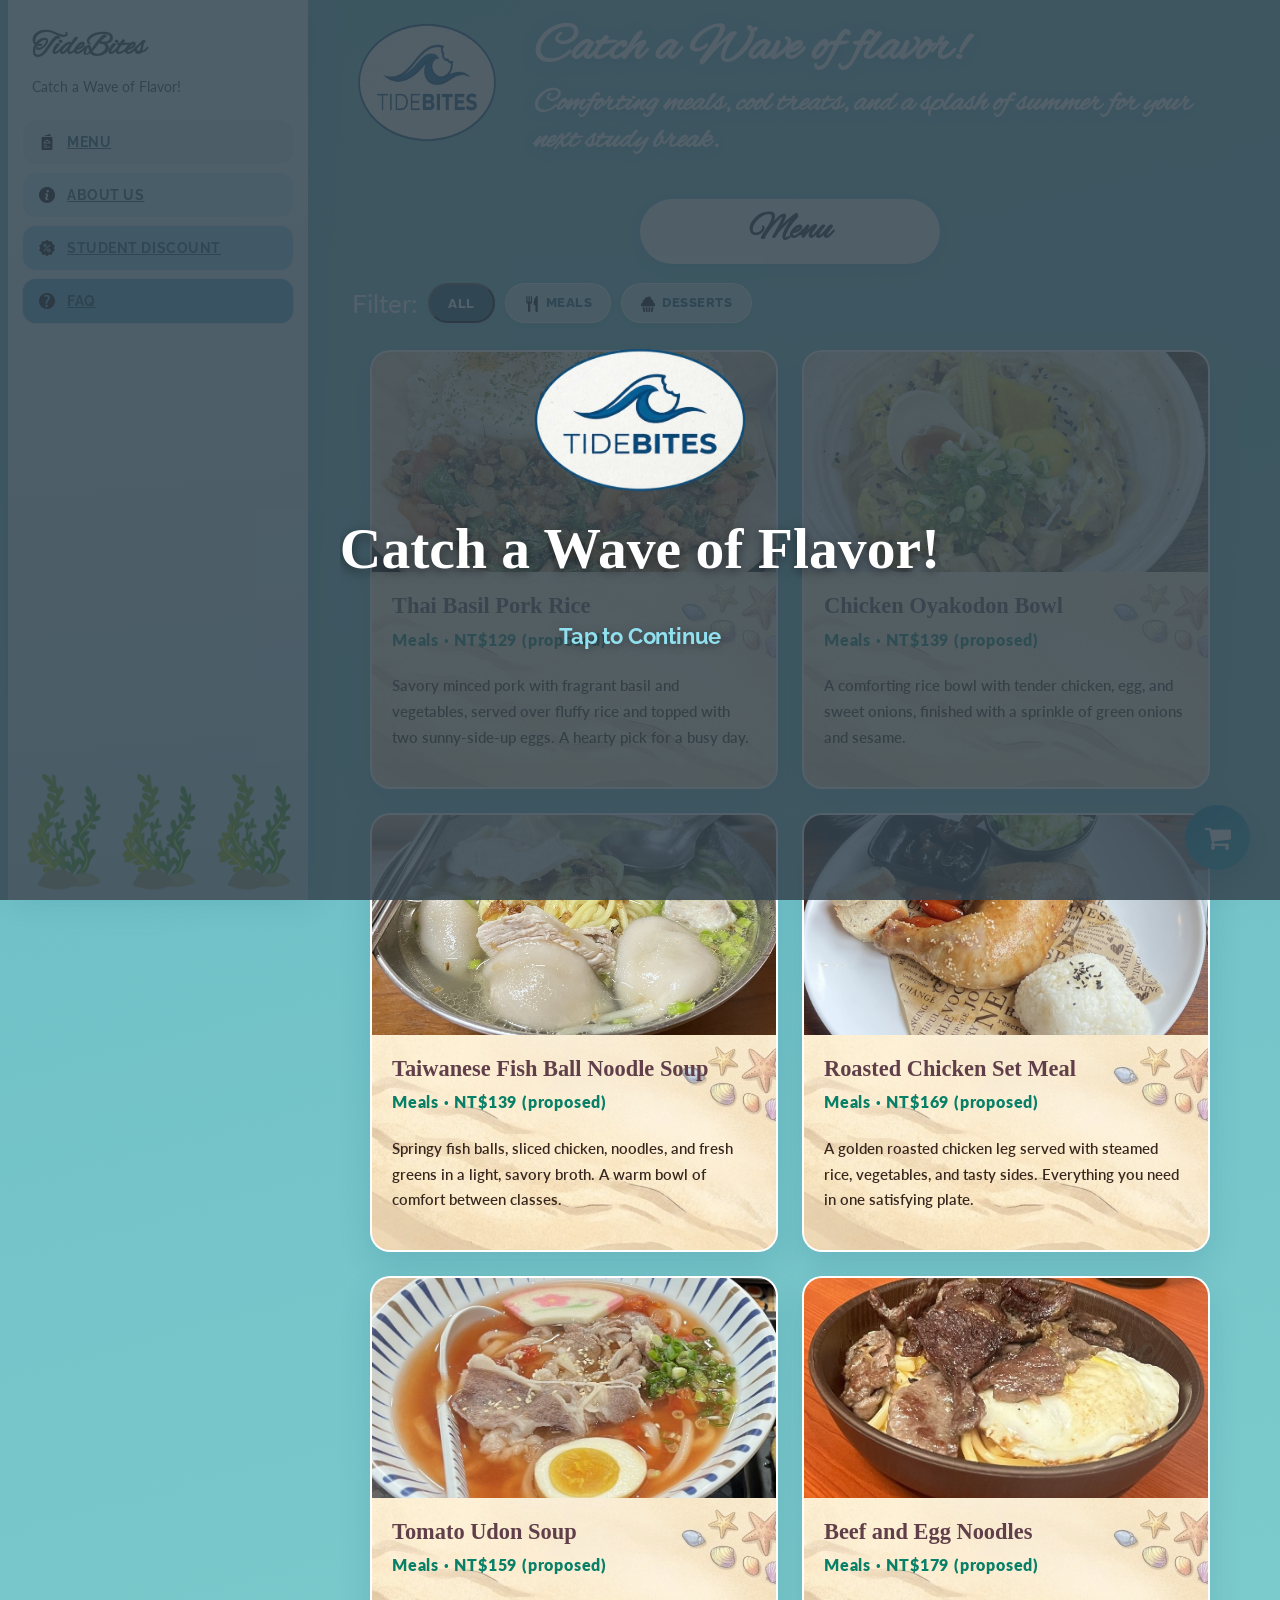
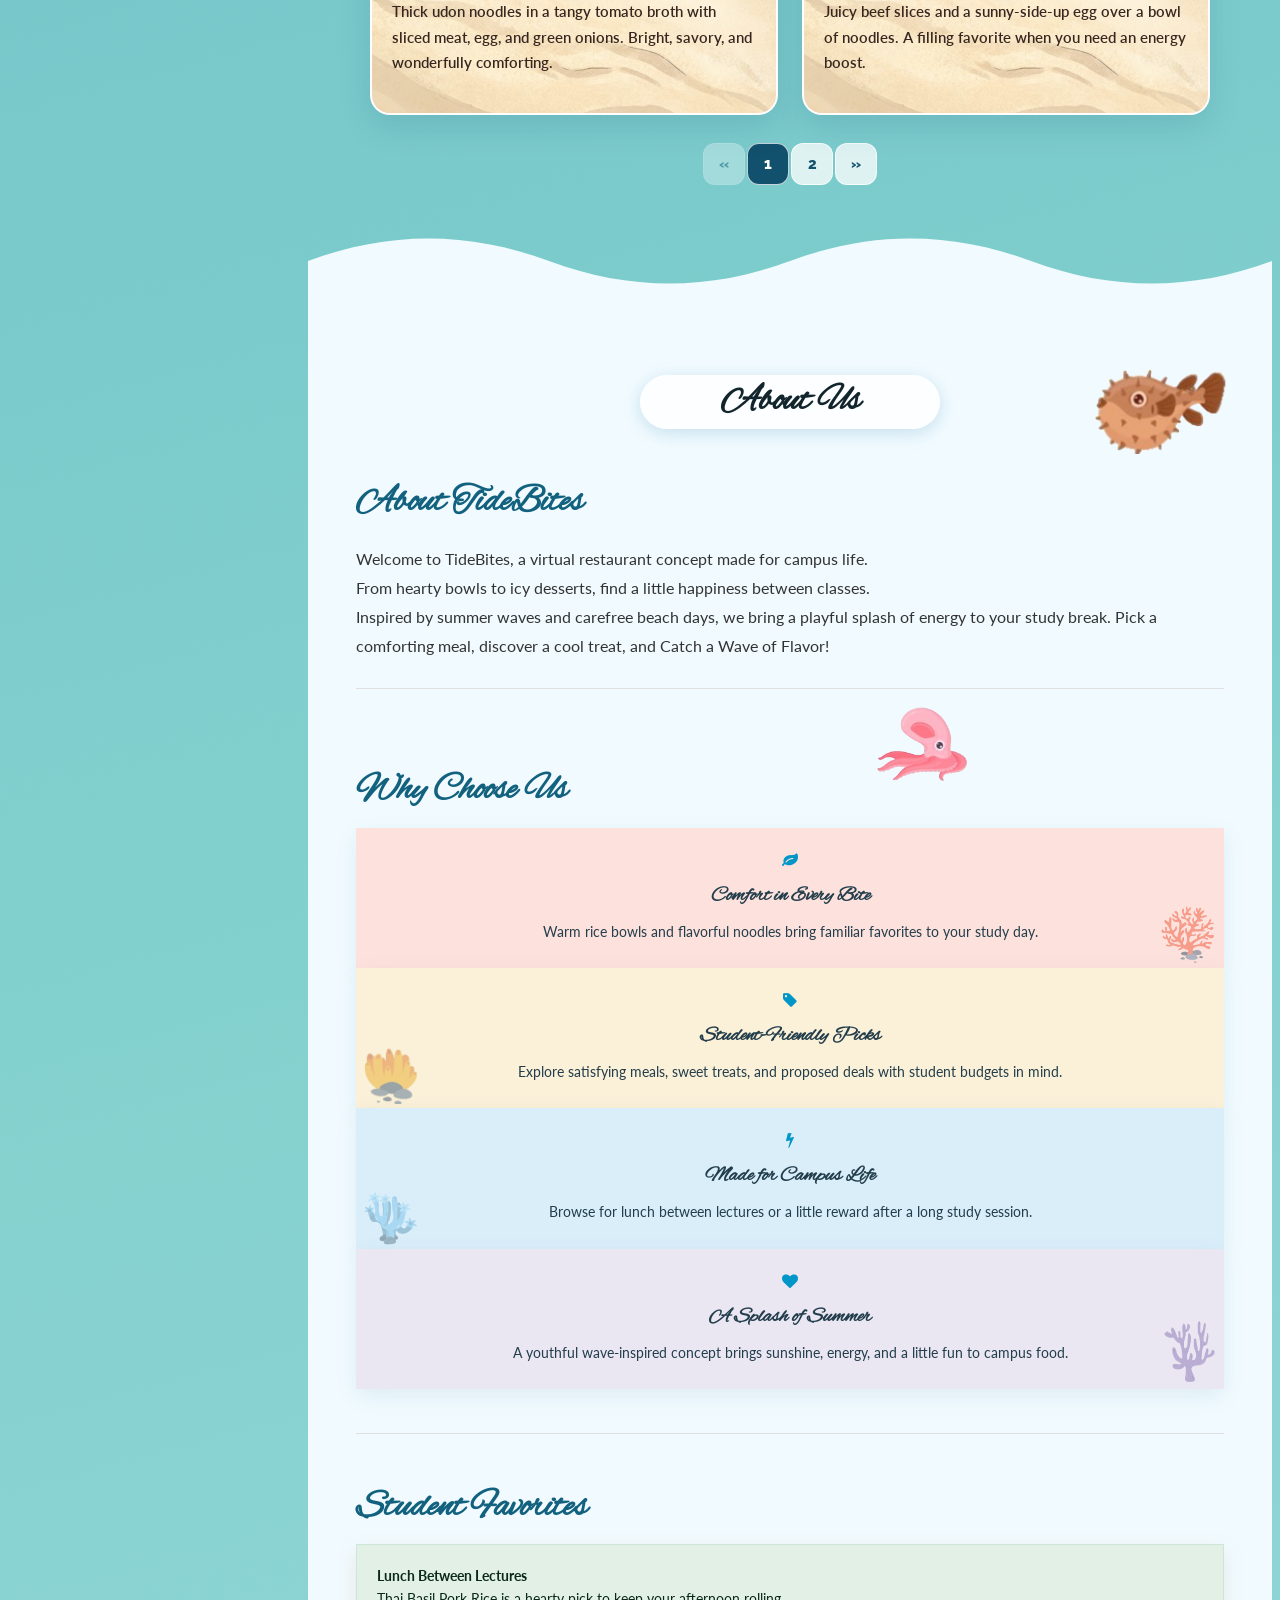
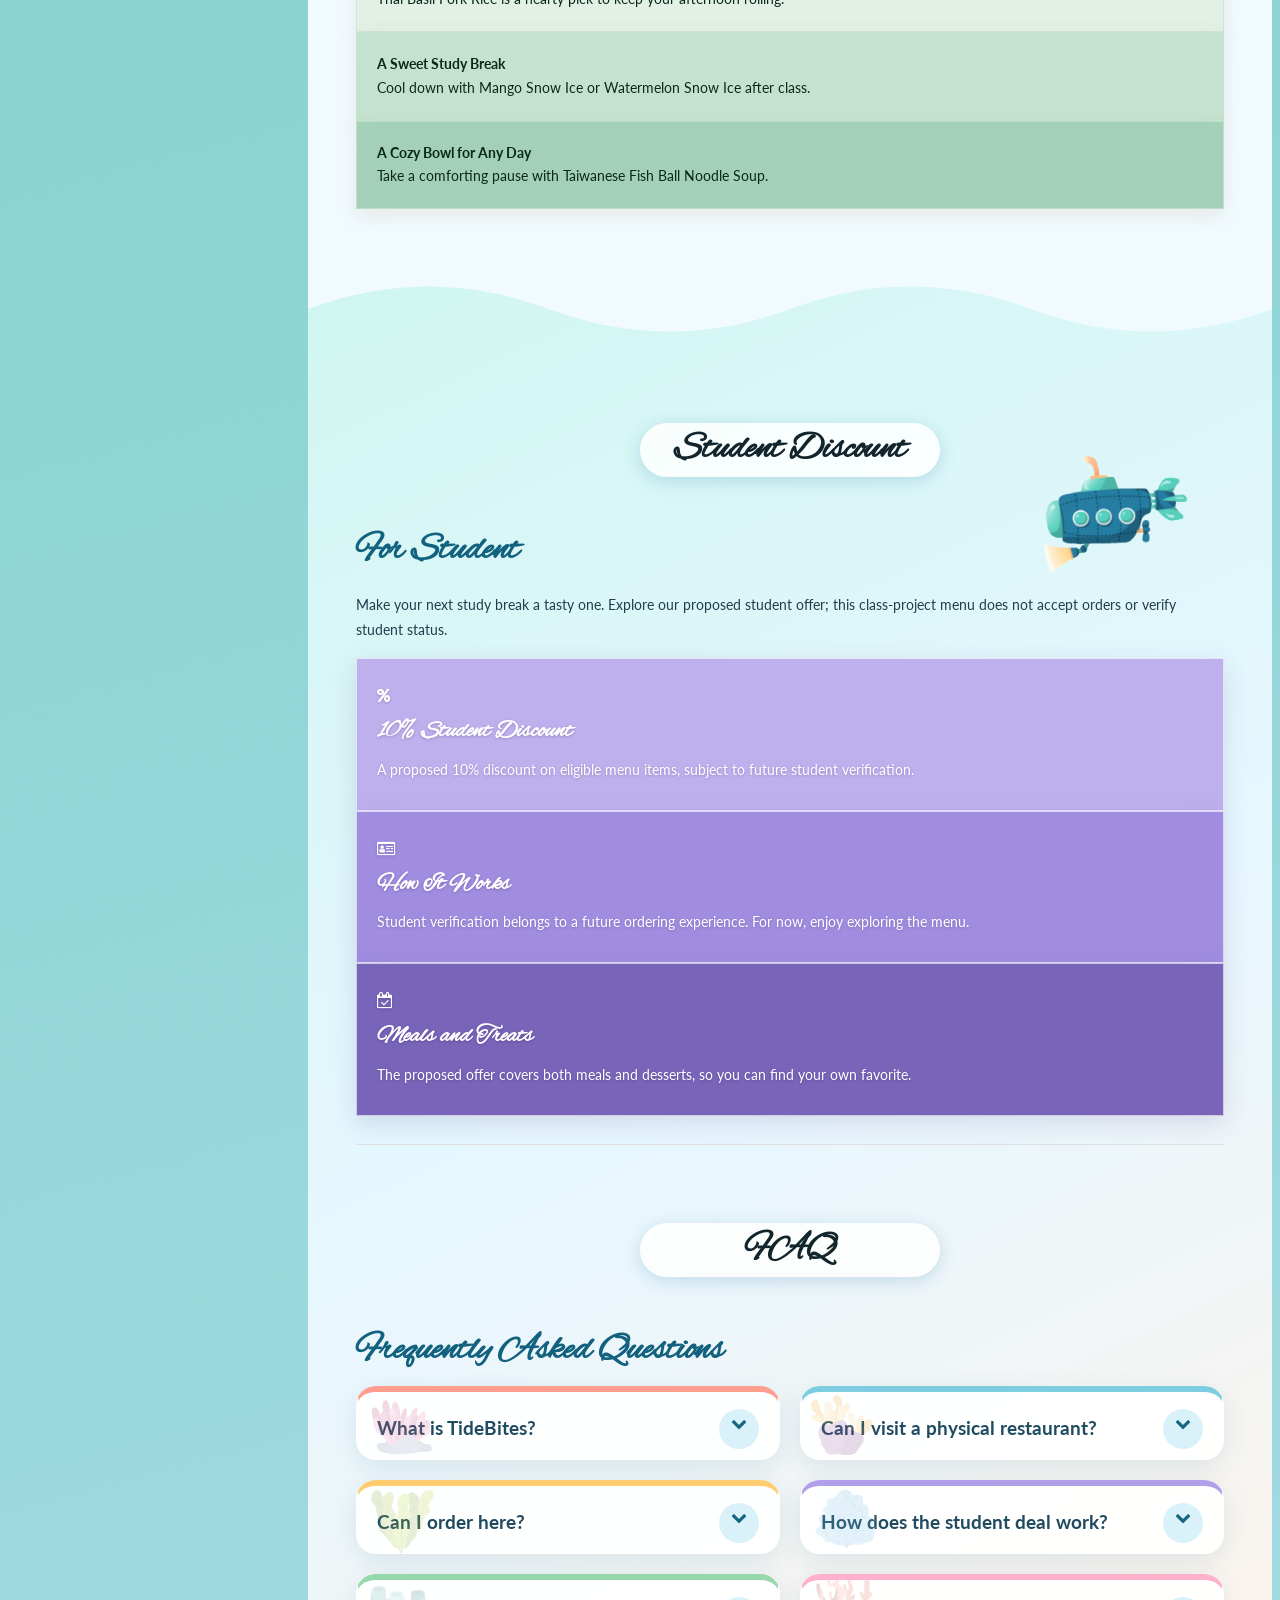
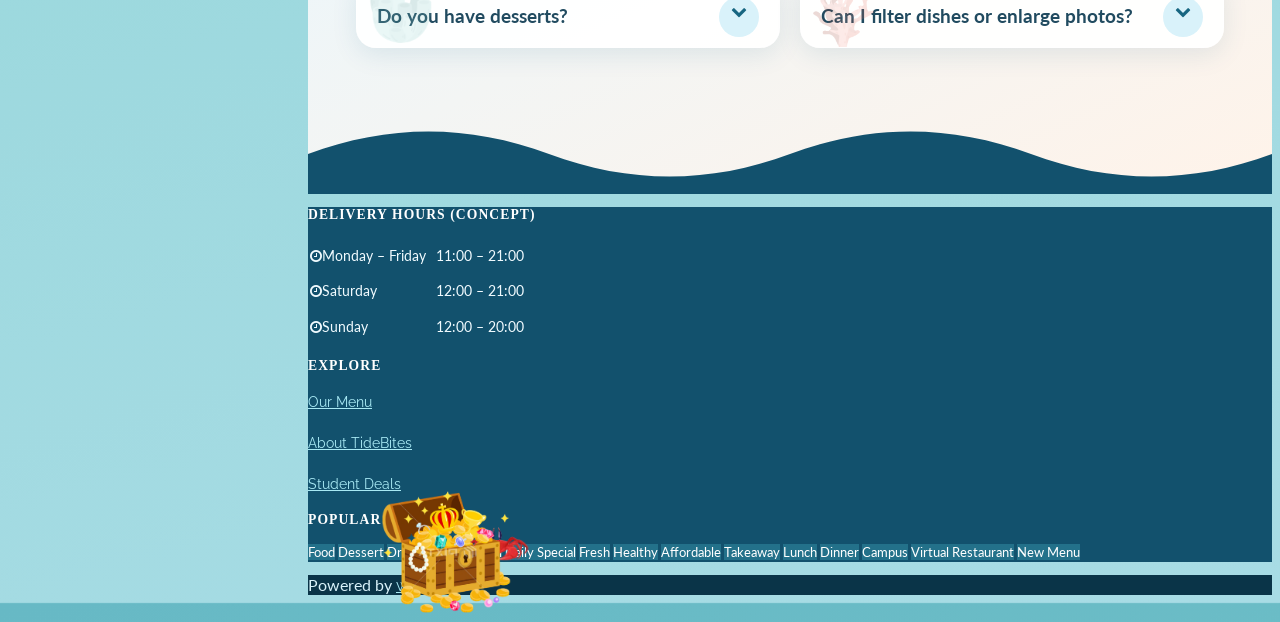
==== commit 2b2f7572: "css+js" ====
--- a/index.html
+++ b/index.html
@@ -51,7 +51,9 @@
 
     <!-- Menu section header -->
     <header id="portfolio">
-      <button class="w3-button w3-hide-large w3-xxlarge w3-hover-text-grey" onclick="w3_open()"><i class="fa fa-bars"></i></button>
+      <button type="button" id="mobile-menu-button" class="w3-button w3-hide-large" onclick="w3_open()" aria-label="Open navigation menu" title="Open Menu">
+        <i class="fa fa-bars" aria-hidden="true"></i>
+      </button>
       <div class="w3-container">
         <div id="header-title">
           <img src="assets/images/icon.png" style="margin-right:2rem; width:150px; height:auto;">
@@ -173,6 +175,9 @@
     <section id="about" class="w3-container w3-padding-large" >
       <div id="fishContainer" class="fish-background-layer"></div>
       <h2 class="nav-title">About Us</h2>
+      <!-- 河豚 -->
+      <img id="pufferfish" src="assets/images/pufferfish1.png" alt="Pufferfish" class="floating-pufferfish" onclick="togglePufferfish()">
+
       <h4><b>About TideBites</b></h4>
       <p>Welcome to TideBites, a virtual restaurant concept made for campus life.<br> From hearty bowls to icy desserts, find a little happiness between classes.<br>Inspired by summer waves and carefree beach days, we bring a playful splash of energy to your study break. Pick a comforting meal, discover a cool treat, and Catch a Wave of Flavor!</p>
       <hr>
@@ -180,9 +185,7 @@
       <!-- Why Choose Us -->
       <div style="position: relative; display: inline-block; width: 100%;">
       <h4>Why Choose Us</h4>
-      <!-- 河豚 -->
-        <img id="pufferfish" src="assets/images/pufferfish1.png" alt="Pufferfish" class="floating-pufferfish" onclick="togglePufferfish()">
-
+      
         <!-- 章魚 -->
         <div class="octopus-container"
              onclick="spawnRandomInk(event)">
--- a/css/style.css
+++ b/css/style.css
@@ -1156,7 +1156,7 @@
   #mySidebar { width: min(300px, 86vw) !important; }
   #mySidebar > .w3-container:first-child { padding: 18px 16px 8px !important; }
   #mySidebar > .w3-bar-block { margin: 4px 12px 0; }
-  #mySidebar .sidebar-close { width: 42px; height: 42px; }
+  #mySidebar .sidebar-close { width: 50px; height: 50px; }
   #portfolio h1 { font-size: 2.5rem; }
   #portfolio h1 img { width: 88px !important; margin-right: 12px !important; }
   #portfolio .w3-section { gap: 7px; }
@@ -1746,13 +1746,13 @@
   #mySidebar { display: none; }
   #mySidebar.is-open { display: flex !important; }
 }
-@media (max-width: 600px) {
+@media (max-width: 660px) {
   .welcome-overlay { min-height: 100dvh; height: 100dvh; overflow-y: auto; }
   .welcome-content { width: 100%; max-width: 100%; box-sizing: border-box; padding: 20px 18px; transform: none; }
   .welcome-icon { width: min(45vw, 180px); max-height: 28dvh; }
   .typewriter-text { box-sizing: border-box; width: 100% !important; max-width: 100%; min-height: 0; font-size: clamp(1.35rem, 6vw, 2.3rem); line-height: 1.3; white-space: normal; overflow-wrap: break-word; overflow: visible; }
   .welcome-hint { font-size: 1.05rem; margin-top: 18px; }
-  #portfolio #header-title { display: flex; flex-direction: column; align-items: center; text-align: center; gap: 8px; margin: 8px 0 20px; }
+  #portfolio #header-title { display: flex; flex-direction: column; align-items: center; text-align: center; gap: 4px; margin: 0px 0px 20px 0px; }
   #portfolio #header-title > img { width: min(34vw, 120px) !important; max-width: 100%; height: auto; margin: 0 !important; flex: 0 0 auto; }
   #portfolio #header-title > div { min-width: 0; width: 100%; }
   #portfolio #header-title h1 { font-size: clamp(1.75rem, 7vw, 2.5rem); line-height: 1.2; overflow-wrap: break-word; }
@@ -1900,9 +1900,9 @@
 /* 河豚 */
 #about .floating-pufferfish {
     position: absolute;
-    top: auto;
+    top: 40px;
     right: 4%;
-    bottom: 500px;
+    bottom: auto;
     left: auto;
 
     width: 140px;
@@ -1915,7 +1915,7 @@
 }
 
 /* 章魚 */
-#about .why-choose-heading .octopus-container {
+#about .octopus-container {
     position: absolute;
     top: 25px;
     right: 29%;
@@ -1965,7 +1965,7 @@
     position: absolute;
     top: auto;
     right: auto;
-    bottom: -65px;
+    bottom: -60px;
     left: 70px;
 
     width: 140px;
@@ -1990,7 +1990,7 @@
     }
 
     #about .floating-pufferfish {
-        top: -400px;
+        top: 0px;
         right: 2%;
         width: 110px;
         height: 110px;
@@ -2022,9 +2022,9 @@
     }
 }
 
-/* ===== Mobile: 600px 以下 ===== */
-
-@media (max-width: 600px) {
+/* ===== Mobile: 480px - 600px 以下 ===== */
+
+@media (min-width: 480px) and (max-width: 600px) {
 
     /* 預留空間，避免生物壓到標題 */
     .why-choose-heading {
@@ -2037,9 +2037,9 @@
 
     /* 河豚移到標題區右下 */
     #about .floating-pufferfish {
-        top: auto;
+        top: 30px;
         right: 3%;
-        bottom: 740px;
+        bottom: auto;
         left: auto;
 
         width: 95px;
@@ -2049,7 +2049,7 @@
     /* 章魚與河豚分開 */
     #about .octopus-container {
         top: 20px;
-        right: 40%;
+        right: 20%;
         bottom: auto;
         left: auto;
 
@@ -2087,3 +2087,133 @@
         height: 90px;
     }
 }
+/* ===== Mobile: 480px 以下 ===== */
+
+@media (max-width: 480px) {
+
+    /* 預留空間，避免生物壓到標題 */
+    .why-choose-heading {
+        min-height: 170px;
+    }
+
+    .why-choose-heading h4 {
+        margin-top: 0;
+    }
+
+    /* 河豚移到標題區右下 */
+    #about .floating-pufferfish {
+        top: 120px;
+        right: 3%;
+        bottom: auto;
+        left: auto;
+
+        width: 85px;
+        height: 85px;
+    }
+
+    /* 章魚與河豚分開 */
+    #about .octopus-container {
+        top: 20px;
+        right: 10%;
+        bottom: auto;
+        left: auto;
+
+        width: 70px;
+        height: 70px;
+    }
+
+    /* 潛水艇保留獨立空間 */
+    .discount-decor-anchor {
+        height: 40px;
+    }
+
+    #contact .submarine-container {
+        top: 5px;
+        right: 0;
+        bottom: auto;
+        left: auto;
+
+        width: 85px;
+        height: 85px;
+    }
+
+    /* 珠寶盒保持 Footer 左下角 */
+    .tb-footer {
+        padding-bottom: 5x !important;
+    }
+
+    .tb-footer .treasure-wrapper {
+        top: auto;
+        right: auto;
+        bottom: -65px;
+        left: 15px;
+
+        width: 90px;
+        height: 90px;
+    }
+}
+
+
+/* ===== Floating Hamburger Menu ===== */
+
+/* 桌面版：隱藏三條線 */
+#mobile-menu-button {
+    display: none !important;
+}
+
+/* 平板、手機版：固定於畫面左上角 */
+@media (max-width: 992px) {
+
+    #mobile-menu-button {
+        display: flex !important;
+        position: fixed;
+
+        top: 16px;
+        left: 16px;
+
+        width: 48px;
+        height: 48px;
+
+        padding: 0;
+        align-items: center;
+        justify-content: center;
+
+        font-size: 24px;
+        color: #12516d;
+        background: rgba(255, 255, 255, 0.92);
+        border-radius: 12px;
+
+        box-shadow: 0 4px 16px rgba(0, 60, 90, 0.18);
+
+        z-index: 1000;
+        cursor: pointer;
+    }
+
+    #mobile-menu-button:hover {
+        background: #ffffff;
+    }
+
+    /* Sidebar 開啟時，三條線在側欄下方 */
+    #mySidebar {
+        z-index: 1100 !important;
+    }
+
+    /* Sidebar 遮罩 */
+    #myOverlay {
+        z-index: 1050 !important;
+    }
+}
+
+/* 小手機稍微縮小 */
+@media (max-width: 480px) {
+
+    #mobile-menu-button {
+        top: 12px;
+        left: 12px;
+
+        width: 42px;
+        height: 42px;
+
+        font-size: 21px;
+    }
+}
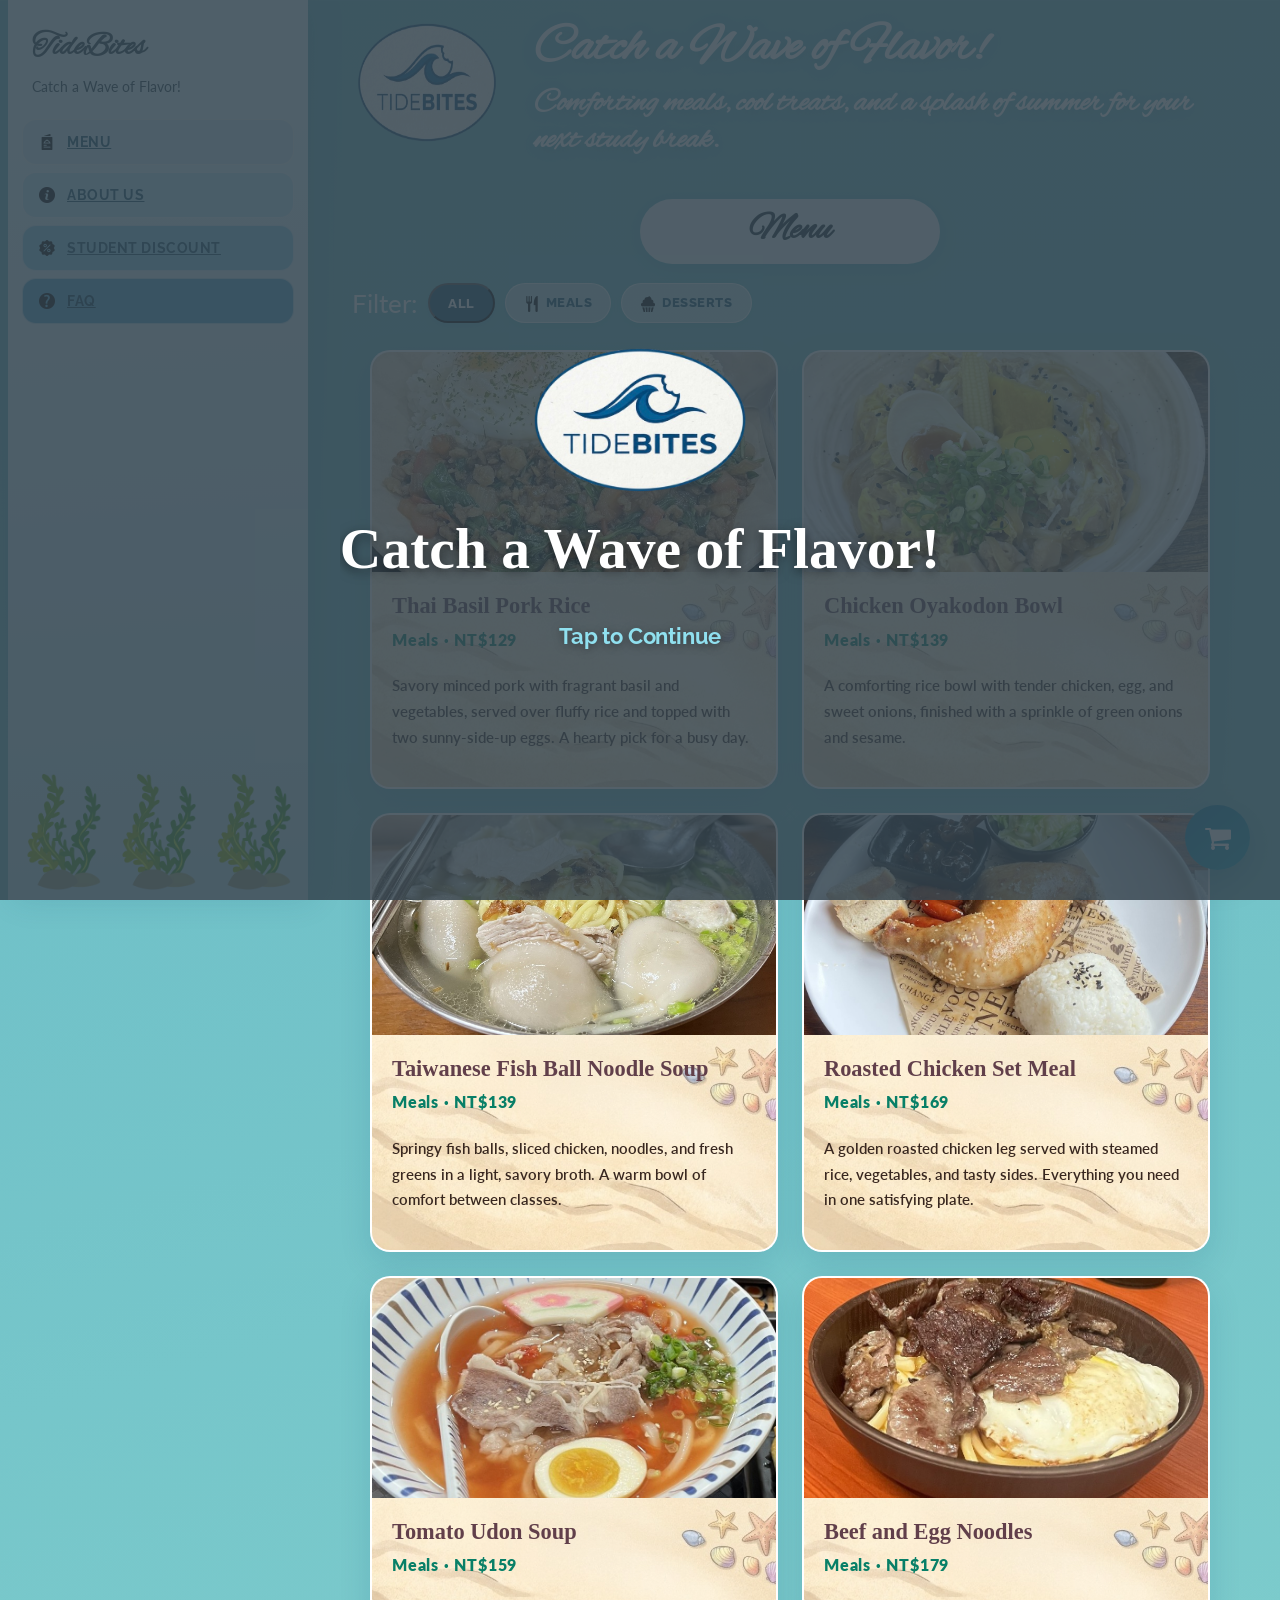
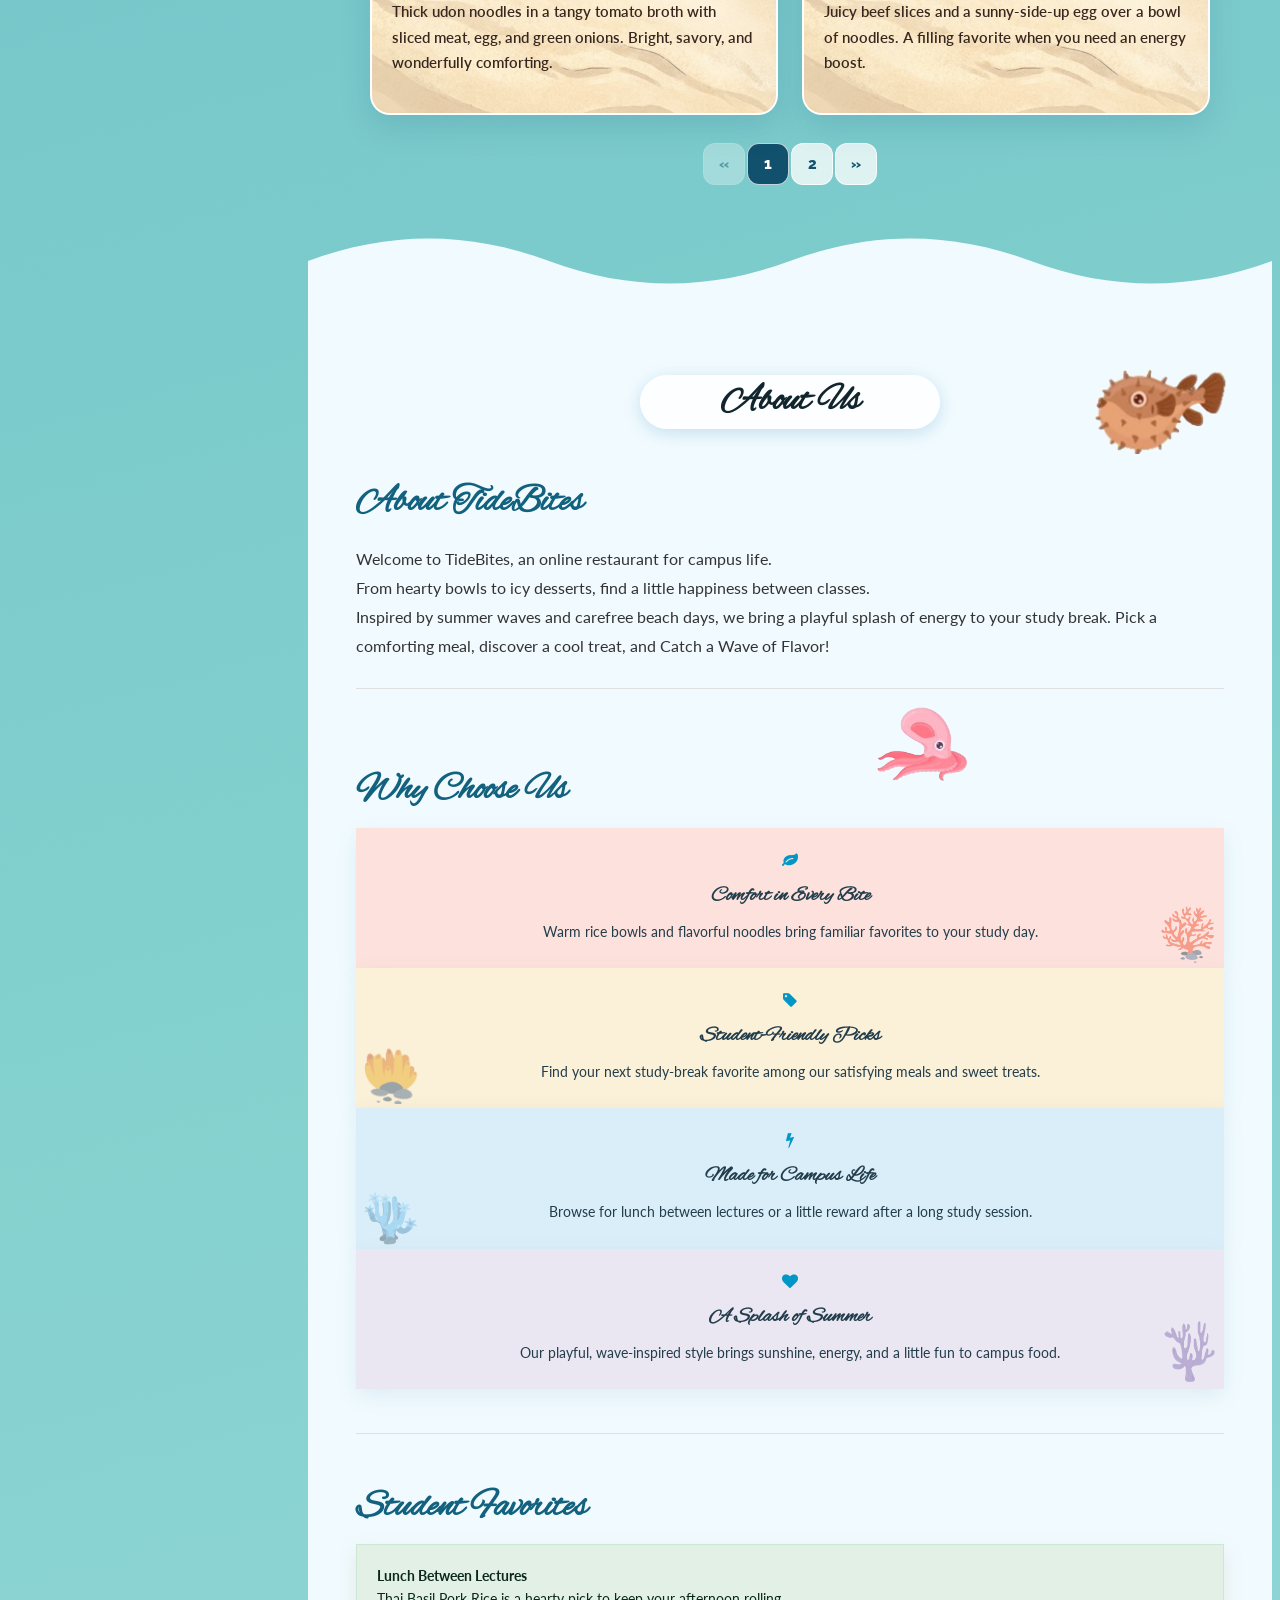
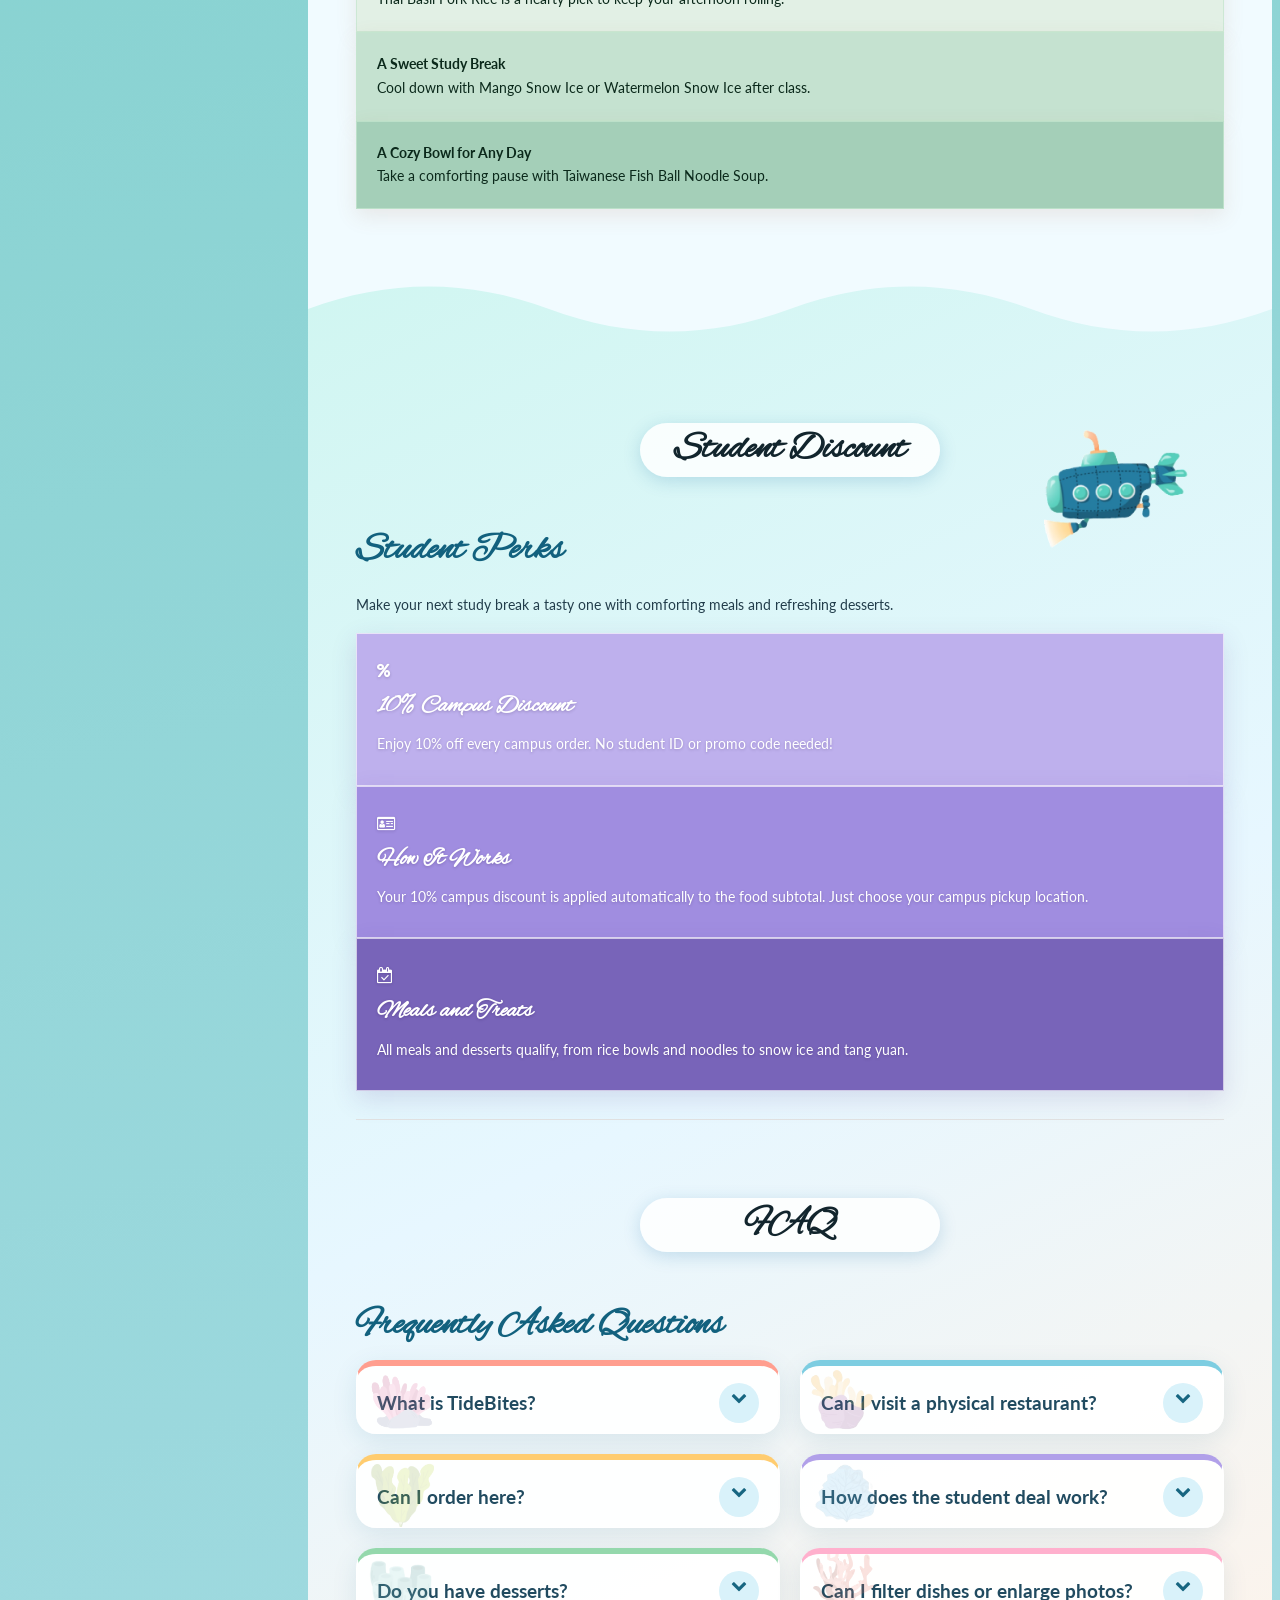
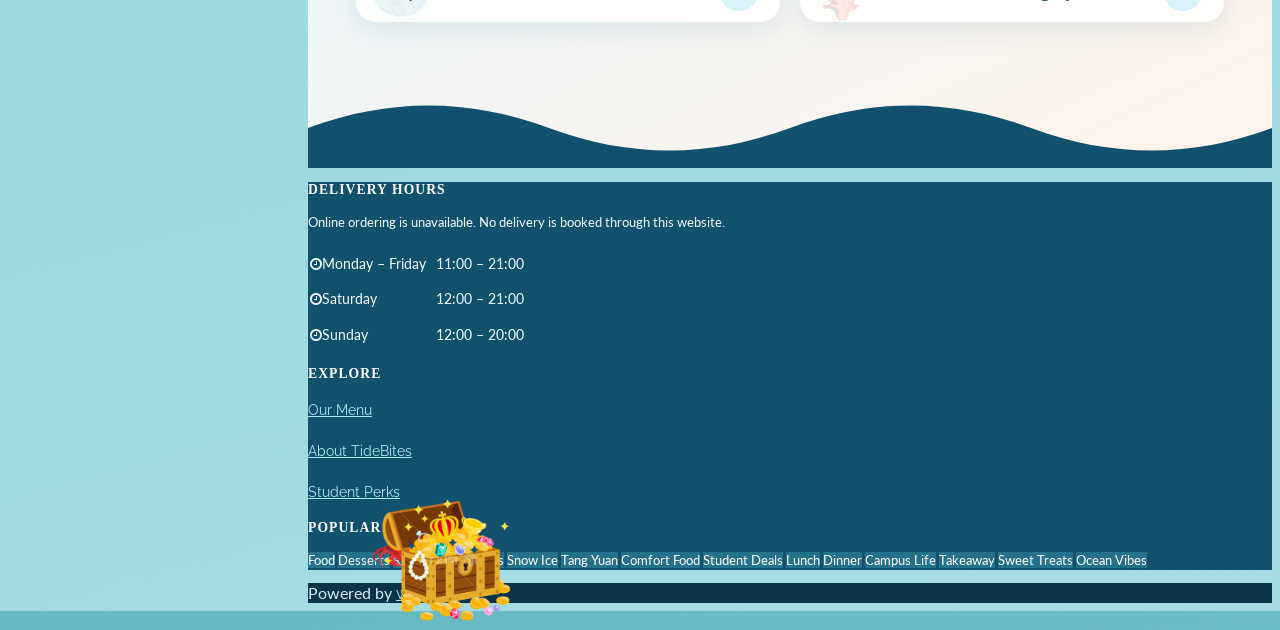
==== commit f32a6774: "Polish TideBites content and ordering experience" ====
--- a/index.html
+++ b/index.html
@@ -1,6 +1,7 @@
 <!DOCTYPE html>
 <html lang="en">
 <head>
+  <meta charset="UTF-8">
   <title>TideBites | Campus Food Delivery</title>
   <meta name="description" content="Catch a Wave of Flavor! Explore comforting meals and cool treats for your next campus study break.">
   <meta name="viewport" content="width=device-width, initial-scale=1">
@@ -21,7 +22,7 @@
     </div>
     <img src="assets/images/dolphin.png" alt="Dolphin" id="welcome-dolphin" class="welcome-dolphin">
   </div>
-  <audio id="bg-music" src="assets/audio/backgroundmusic.mp3" preload="auto" loop></audio>
+  <audio id="bg-music" src="assets/audio/backgroundmusic.mp3" preload="none" loop></audio>
 
   <!-- Sidebar navigation -->
   <nav class="w3-sidebar w3-collapse w3-animate-left" style="z-index:3;width:300px" id="mySidebar">
@@ -34,7 +35,7 @@
     <a href="#portfolio" onclick="w3_close()" class="w3-bar-item w3-button w3-padding w3-text-teal"><img src="assets/icons/menu.png" alt="Menu" style="width:16px;height:16px;margin-right:8px;vertical-align:middle">MENU</a>
     <a href="#about" onclick="w3_close()" class="w3-bar-item w3-button w3-padding"><img src="assets/icons/information-button.png" alt="About Us" style="width:16px;height:16px;margin-right:8px;vertical-align:middle">ABOUT US</a>
     <a href="#contact" onclick="w3_close()" class="w3-bar-item w3-button w3-padding"><img src="assets/icons/discount.png" alt="Student Discount" style="width:16px;height:16px;margin-right:8px;vertical-align:middle">STUDENT DISCOUNT</a>
-    <a href="#question" onclick="w3_close()" class="w3-bar-item w3-button w3-padding"><img src="assets/icons/question.png" alt="Student Discount" style="width:16px;height:16px;margin-right:8px;vertical-align:middle">FAQ</a>
+    <a href="#question" onclick="w3_close()" class="w3-bar-item w3-button w3-padding"><img src="assets/icons/question.png" alt="FAQ" style="width:16px;height:16px;margin-right:8px;vertical-align:middle">FAQ</a>
   </div>
     <div class="sidebar-seaweed-container">
       <img src="assets/images/seaweed.png" alt="Seaweed" class="w3-seaweed">
@@ -58,7 +59,7 @@
         <div id="header-title">
           <img src="assets/images/icon.png" style="margin-right:2rem; width:150px; height:auto;">
           <div>
-             <h1><b>Catch a Wave of flavor!</b></h1>
+             <h1><b>Catch a Wave of Flavor!</b></h1>
               <h1 style="font-size: 2rem;">Comforting meals, cool treats, and a splash of summer for your next study break.</h1>
           </div>
         </div>
@@ -67,7 +68,7 @@
           <p>Filter:</p>
           <button type="button" class="w3-button w3-black filter-button" data-category="all">ALL</button>
           <button type="button" class="w3-button w3-white filter-button" data-category="meals"><img src="assets/icons/lunch.png" alt="Food" style="width:16px;height:16px;margin-right:6px;vertical-align:middle">MEALS</button>
-          <button type="button" class="w3-button w3-white w3-hide-small filter-button" data-category="desserts"><img src="assets/icons/cupcake.png" alt="Dessert" style="width:16px;height:16px;margin-right:6px;vertical-align:middle">DESSERTS</button>
+          <button type="button" class="w3-button w3-white filter-button" data-category="desserts"><img src="assets/icons/cupcake.png" alt="Dessert" style="width:16px;height:16px;margin-right:6px;vertical-align:middle">DESSERTS</button>
         </div>
       </div>
     </header>
@@ -79,7 +80,7 @@
         <img src="assets/images/thai-basil-pork-rice.jpg" alt="Thai basil minced pork and vegetables served with rice and two fried eggs." class="w3-hover-opacity" style="width:100%">
         <div class="w3-container w3-white">
           <p class="card-title">Thai Basil Pork Rice</p>
-          <p class="card-meta">Meals · NT$129 (proposed)</p>
+          <p class="card-meta">Meals · NT$129</p>
           <p class="card-desc">Savory minced pork with fragrant basil and vegetables, served over fluffy rice and topped with two sunny-side-up eggs. A hearty pick for a busy day.</p>
         </div>
       </article>
@@ -87,7 +88,7 @@
         <img src="assets/images/chicken-oyakodon-bowl.jpg" alt="Chicken and egg rice bowl topped with green onions, sesame, and vegetables." class="w3-hover-opacity" style="width:100%">
         <div class="w3-container w3-white">
           <p class="card-title">Chicken Oyakodon Bowl</p>
-          <p class="card-meta">Meals · NT$139 (proposed)</p>
+          <p class="card-meta">Meals · NT$139</p>
           <p class="card-desc">A comforting rice bowl with tender chicken, egg, and sweet onions, finished with a sprinkle of green onions and sesame.</p>
         </div>
       </article>
@@ -95,7 +96,7 @@
         <img src="assets/images/taiwanese-fish-ball-noodle-soup.jpg" alt="Taiwanese noodle soup with fish balls, sliced chicken, and green vegetables." class="w3-hover-opacity" style="width:100%">
         <div class="w3-container w3-white">
           <p class="card-title">Taiwanese Fish Ball Noodle Soup</p>
-          <p class="card-meta">Meals · NT$139 (proposed)</p>
+          <p class="card-meta">Meals · NT$139</p>
           <p class="card-desc">Springy fish balls, sliced chicken, noodles, and fresh greens in a light, savory broth. A warm bowl of comfort between classes.</p>
         </div>
       </article>
@@ -103,7 +104,7 @@
         <img src="assets/images/roasted-chicken-set-meal.jpg" alt="Roasted chicken leg set with rice, vegetables, and small side dishes." class="w3-hover-opacity" style="width:100%">
         <div class="w3-container w3-white">
           <p class="card-title">Roasted Chicken Set Meal</p>
-          <p class="card-meta">Meals · NT$169 (proposed)</p>
+          <p class="card-meta">Meals · NT$169</p>
           <p class="card-desc">A golden roasted chicken leg served with steamed rice, vegetables, and tasty sides. Everything you need in one satisfying plate.</p>
         </div>
       </article>
@@ -111,7 +112,7 @@
         <img src="assets/images/tomato-udon-soup.jpg" alt="Tomato broth udon with sliced meat, egg, green onions, and fish cake." class="w3-hover-opacity" style="width:100%">
         <div class="w3-container w3-white">
           <p class="card-title">Tomato Udon Soup</p>
-          <p class="card-meta">Meals · NT$159 (proposed)</p>
+          <p class="card-meta">Meals · NT$159</p>
           <p class="card-desc">Thick udon noodles in a tangy tomato broth with sliced meat, egg, and green onions. Bright, savory, and wonderfully comforting.</p>
         </div>
       </article>
@@ -119,7 +120,7 @@
         <img src="assets/images/beef-and-egg-noodles.jpg" alt="Beef slices and a fried egg served over noodles in a dark bowl." class="w3-hover-opacity" style="width:100%">
         <div class="w3-container w3-white">
           <p class="card-title">Beef and Egg Noodles</p>
-          <p class="card-meta">Meals · NT$179 (proposed)</p>
+          <p class="card-meta">Meals · NT$179</p>
           <p class="card-desc">Juicy beef slices and a sunny-side-up egg over a bowl of noodles. A filling favorite when you need an energy boost.</p>
         </div>
       </article>
@@ -127,7 +128,7 @@
         <img src="assets/images/chilled-pork-noodle-bowl.jpg" alt="Chilled noodles topped with pork, edamame, cucumber, lotus root, and corn." class="w3-hover-opacity" style="width:100%">
         <div class="w3-container w3-white">
           <p class="card-title">Chilled Pork Noodle Bowl</p>
-          <p class="card-meta">Meals · NT$149 (proposed)</p>
+          <p class="card-meta">Meals · NT$149</p>
           <p class="card-desc">A colorful bowl of chilled noodles with sliced pork, edamame, cucumber, lotus root, and sweet corn, finished with a savory sauce.</p>
         </div>
       </article>
@@ -135,7 +136,7 @@
         <img src="assets/images/watermelon-snow-ice.jpg" alt="White shaved milk ice generously topped with red watermelon cubes." class="w3-hover-opacity" style="width:100%">
         <div class="w3-container w3-white">
           <p class="card-title">Watermelon Snow Ice</p>
-          <p class="card-meta">Desserts · NT$99 (proposed)</p>
+          <p class="card-meta">Desserts · NT$99</p>
           <p class="card-desc">Light, fluffy shaved milk ice topped with juicy watermelon cubes. A refreshing little escape on a sunny afternoon.</p>
         </div>
       </article>
@@ -143,7 +144,7 @@
         <img src="assets/images/mango-snow-ice.jpg" alt="A bowl of yellow shaved milk ice topped with fresh mango chunks." class="w3-hover-opacity" style="width:100%">
         <div class="w3-container w3-white">
           <p class="card-title">Mango Snow Ice</p>
-          <p class="card-meta">Desserts · NT$109 (proposed)</p>
+          <p class="card-meta">Desserts · NT$109</p>
           <p class="card-desc">Delicate ribbons of shaved milk ice piled high with sweet mango pieces and a fruity drizzle. Bright, tropical, and irresistible.</p>
         </div>
       </article>
@@ -151,7 +152,7 @@
         <img src="assets/images/peanut-rice-dumplings.jpg" alt="White glutinous tang yuan coated with peanut powder in a dark sweet sauce." class="w3-hover-opacity" style="width:100%">
         <div class="w3-container w3-white">
           <p class="card-title">Peanut Tang Yuan</p>
-          <p class="card-meta">Desserts · NT$79 (proposed)</p>
+          <p class="card-meta">Desserts · NT$79</p>
           <p class="card-desc">Soft and chewy glutinous tang yuan topped with crushed peanut powder and served in a sweet sauce. A cozy Taiwanese dessert.</p>
         </div>
       </article>
@@ -179,7 +180,7 @@
       <img id="pufferfish" src="assets/images/pufferfish1.png" alt="Pufferfish" class="floating-pufferfish" onclick="togglePufferfish()">
 
       <h4><b>About TideBites</b></h4>
-      <p>Welcome to TideBites, a virtual restaurant concept made for campus life.<br> From hearty bowls to icy desserts, find a little happiness between classes.<br>Inspired by summer waves and carefree beach days, we bring a playful splash of energy to your study break. Pick a comforting meal, discover a cool treat, and Catch a Wave of Flavor!</p>
+      <p>Welcome to TideBites, an online restaurant for campus life.<br> From hearty bowls to icy desserts, find a little happiness between classes.<br>Inspired by summer waves and carefree beach days, we bring a playful splash of energy to your study break. Pick a comforting meal, discover a cool treat, and Catch a Wave of Flavor!</p>
       <hr>
 
       <!-- Why Choose Us -->
@@ -206,7 +207,7 @@
           <div class="w3-center w3-padding-16 w3-border" style="background-color: #fbf0d8; position: relative; overflow: hidden;">
             <i class="fa fa-tag w3-xxlarge w3-text-teal"></i>
             <h5><b>Student-Friendly Picks</b></h5>
-            <p class="w3-text-grey">Explore satisfying meals, sweet treats, and proposed deals with student budgets in mind.</p>
+            <p class="w3-text-grey">Find your next study-break favorite among our satisfying meals and sweet treats.</p>
             <img src="assets/images/coral10.png" alt="coral" style="position: absolute; left: 8px; bottom: 4px; width: 55px; opacity: 0.5; pointer-events: none;">
           </div>
           <div class="w3-center w3-padding-16 w3-border" style="background-color: #d9eef9; position: relative; overflow: hidden;">
@@ -218,7 +219,7 @@
           <div class="w3-center w3-padding-16 w3-border" style="background-color: #eae6f2; position: relative; overflow: hidden;">
             <i class="fa fa-heart w3-xxlarge w3-text-teal"></i>
             <h5><b>A Splash of Summer</b></h5>
-            <p class="w3-text-grey">A youthful wave-inspired concept brings sunshine, energy, and a little fun to campus food.</p>
+            <p class="w3-text-grey">Our playful, wave-inspired style brings sunshine, energy, and a little fun to campus food.</p>
             <img src="assets/images/coral2.png" alt="coral" style="position: absolute; right: 8px; bottom: 4px; width: 55px; opacity: 0.5; pointer-events: none;">
           </div>
         </div>
@@ -254,8 +255,8 @@
     <section class="w3-container w3-padding-large w3-white" id="contact">
       <div id="contactFishContainer" class="section-fish-layer"></div>
       <h2 class="nav-title">Student Discount</h2>
-      <h4><b>For Student</b></h4>
-      <p class="w3-text-grey">Make your next study break a tasty one. Explore our proposed student offer; this class-project menu does not accept orders or verify student status.</p>
+      <h4><b>Student Perks</b></h4>
+      <p class="w3-text-grey">Make your next study break a tasty one with comforting meals and refreshing desserts.</p>
 
       
       <div class="discount-decor-anchor">
@@ -270,18 +271,18 @@
       <div class="w3-grid w3-margin-top" style="grid-template-columns:repeat(auto-fit,minmax(200px,1fr));gap:16px">
         <div class="w3-center w3-padding-24 w3-teal w3-text-white">
           <i class="fa fa-percent w3-xxlarge"></i>
-          <h4><b>10% Student Discount</b></h4>
-          <p>A proposed 10% discount on eligible menu items, subject to future student verification.</p>
+          <h4><b>10% Campus Discount</b></h4>
+          <p>Enjoy 10% off every campus order. No student ID or promo code needed!</p>
         </div>
         <div class="w3-center w3-padding-24 w3-dark-grey w3-text-white">
           <i class="fa fa-id-card-o w3-xxlarge"></i>
           <h4><b>How It Works</b></h4>
-          <p>Student verification belongs to a future ordering experience. For now, enjoy exploring the menu.</p>
+          <p>Your 10% campus discount is applied automatically to the food subtotal. Just choose your campus pickup location.</p>
         </div>
         <div class="w3-center w3-padding-24 w3-teal w3-text-white">
           <i class="fa fa-calendar-check-o w3-xxlarge"></i>
           <h4><b>Meals and Treats</b></h4>
-          <p>The proposed offer covers both meals and desserts, so you can find your own favorite.</p>
+          <p>All meals and desserts qualify, from rice bowls and noodles to snow ice and tang yuan.</p>
         </div>
       </div>
 
@@ -298,7 +299,7 @@
                 <span class="faq-arrow-wrap" aria-hidden="true"><i class="fa fa-chevron-down"></i></span>
               </div>
               <div class="faq-answer">
-              <p class="w3-text-grey">A playful, wave-inspired virtual restaurant concept for college students, with comforting meals and refreshing treats.</p>
+              <p class="w3-text-grey">An online restaurant for campus life, with comforting meals, refreshing treats, and a playful splash of summer.</p>
               </div>
               <img src="assets/images/coral4.png" alt="coral" style="position: absolute; left: 12px; bottom: 4px; width: 55px; opacity: 0.5; pointer-events: none;">
             </div>
@@ -309,7 +310,7 @@
             <span class="faq-arrow-wrap" aria-hidden="true"><i class="fa fa-chevron-down"></i></span>
           </div>
           <div class="faq-answer">
-          <p class="w3-text-grey">TideBites is a class-project virtual restaurant concept, with no physical storefront.</p>
+          <p class="w3-text-grey">TideBites is online-only and has no physical storefront.</p>
           </div>
           <img src="assets/images/coral11.png" alt="coral" style="position: absolute; left: 8px; bottom: 2px; width: 55px; opacity: 0.5; pointer-events: none;">
         </div>
@@ -320,7 +321,7 @@
             <span class="faq-arrow-wrap" aria-hidden="true"><i class="fa fa-chevron-down"></i></span>
           </div>
           <div class="faq-answer">
-          <p class="w3-text-grey">Not yet. This Phase I website is a menu preview; online orders and payments are not active.</p>
+          <p class="w3-text-grey">You can browse dishes, build a cart, and review your selections. This website does not submit orders or process payments.</p>
           </div>
           <img src="assets/images/coral13.png" alt="coral" style="position: absolute; left: 12px; bottom: -2px; width: 55px; opacity: 0.5; pointer-events: none;">
         </div>
@@ -331,7 +332,7 @@
             <span class="faq-arrow-wrap" aria-hidden="true"><i class="fa fa-chevron-down"></i></span>
           </div>
           <div class="faq-answer">
-          <p class="w3-text-grey">We propose a 10% student discount. Eligibility and verification would be finalized before ordering launches.</p>
+          <p class="w3-text-grey">Every campus order automatically gets 10% off all meals and desserts. No student ID, account, or promo code is needed. The discount is calculated on the full food subtotal and rounded to the nearest NT dollar.</p>
           </div>
           <img src="assets/images/coral3.png" alt="coral" style="position: absolute; left: 10px; bottom: 2px; width: 55px; opacity: 0.5; pointer-events: none;">
         </div>
@@ -353,7 +354,7 @@
             <span class="faq-arrow-wrap" aria-hidden="true"><i class="fa fa-chevron-down"></i></span>
           </div>
           <div class="faq-answer">
-          <p class="w3-text-grey">Yes! Use the filter buttons to browse dishes, and click a dish to view its details.</p>
+          <p class="w3-text-grey">Yes! Choose ALL, MEALS, or DESSERTS and browse up to six dishes per page. Open a dish for details, then select the magnifying glass to enlarge its photo.</p>
           </div>
           <img src="assets/images/coral6.png" alt="coral" style="position: absolute; left: 10px; bottom: -5px; width: 55px; opacity: 0.5; pointer-events: none;">
         </div>
@@ -377,7 +378,8 @@
         <img src="assets/images/treasure.png" alt="Treasure" id="treasureImg">
       </div>
       <div class="w3-container">
-        <h3>DELIVERY HOURS (CONCEPT)</h3>
+        <h3>DELIVERY HOURS</h3>
+        <p>Online ordering is unavailable. No delivery is booked through this website.</p>
         <table class="w3-table">
           <tr>
             <td><i class="fa fa-clock-o w3-margin-right"></i>Monday – Friday</td>
@@ -395,26 +397,26 @@
       </div>
 
       <div class="w3-container">
-        <h3>EXPLORE</h3><p><a href="#portfolio">Our Menu</a></p><p><a href="#about">About TideBites</a></p><p><a href="#contact">Student Deals</a></p>
+        <h3>EXPLORE</h3><p><a href="#portfolio">Our Menu</a></p><p><a href="#about">About TideBites</a></p><p><a href="#contact">Student Perks</a></p>
       </div>
 
       <div class="w3-container">
         <h3>POPULAR TAGS</h3>
         <p>
           <span class="w3-tag w3-black w3-margin-bottom">Food</span>
-          <span class="w3-tag w3-grey w3-small w3-margin-bottom">Dessert</span>
-          <span class="w3-tag w3-grey w3-small w3-margin-bottom">Drinks</span>
-          <span class="w3-tag w3-grey w3-small w3-margin-bottom">Student Deal</span>
-          <span class="w3-tag w3-grey w3-small w3-margin-bottom">Daily Special</span>
-          <span class="w3-tag w3-grey w3-small w3-margin-bottom">Fresh</span>
-          <span class="w3-tag w3-grey w3-small w3-margin-bottom">Healthy</span>
-          <span class="w3-tag w3-grey w3-small w3-margin-bottom">Affordable</span>
-          <span class="w3-tag w3-grey w3-small w3-margin-bottom">Takeaway</span>
+          <span class="w3-tag w3-grey w3-small w3-margin-bottom">Desserts</span>
+          <span class="w3-tag w3-grey w3-small w3-margin-bottom">Rice Bowls</span>
+          <span class="w3-tag w3-grey w3-small w3-margin-bottom">Noodles</span>
+          <span class="w3-tag w3-grey w3-small w3-margin-bottom">Snow Ice</span>
+          <span class="w3-tag w3-grey w3-small w3-margin-bottom">Tang Yuan</span>
+          <span class="w3-tag w3-grey w3-small w3-margin-bottom">Comfort Food</span>
+          <span class="w3-tag w3-grey w3-small w3-margin-bottom">Student Deals</span>
           <span class="w3-tag w3-grey w3-small w3-margin-bottom">Lunch</span>
           <span class="w3-tag w3-grey w3-small w3-margin-bottom">Dinner</span>
-          <span class="w3-tag w3-grey w3-small w3-margin-bottom">Campus</span>
-          <span class="w3-tag w3-grey w3-small w3-margin-bottom">Virtual Restaurant</span>
-          <span class="w3-tag w3-grey w3-small w3-margin-bottom">New Menu</span>
+          <span class="w3-tag w3-grey w3-small w3-margin-bottom">Campus Life</span>
+          <span class="w3-tag w3-grey w3-small w3-margin-bottom">Takeaway</span>
+          <span class="w3-tag w3-grey w3-small w3-margin-bottom">Sweet Treats</span>
+          <span class="w3-tag w3-grey w3-small w3-margin-bottom">Ocean Vibes</span>
         </p>
       </div>
     </footer>
@@ -432,7 +434,7 @@
       <span id="cart-badge" class="cart-badge" hidden>0</span>
   </button>
 
-  <!-- Demo ordering: client-side only; no real orders or payments are submitted -->
+  <!-- Client-side cart and summary; no orders or payments are submitted -->
   <dialog id="dish-dialog" class="tb-dialog" aria-labelledby="dish-dialog-title">
     <button type="button" class="tb-close" data-close-dialog="dish-dialog" aria-label="Close">×</button>
     <div class="tb-dish-photo-wrap">
@@ -462,19 +464,23 @@
     <button type="button" class="tb-close" data-close-dialog="cart-dialog" aria-label="Close">×</button>
     <div class="tb-dialog-body">
       <h2 id="cart-title">Your Cart</h2>
+      <p class="tb-muted">Enjoy an automatic 10% campus discount on all meals and desserts.</p>
       <div id="cart-items" aria-live="polite"></div>
       <div id="cart-checkout">
         <label class="tb-field" for="cart-note">Order Notes
           <textarea id="cart-note" rows="3" maxlength="500" placeholder="e.g., less spicy, no peanuts..."></textarea>
         </label>
-        <label class="tb-field" for="pickup-location">Pickup Location
+        <label class="tb-field" for="pickup-location">Campus Pickup Location
           <select id="pickup-location" required>
-            <option value="">Choose a pickup location</option>
-            <option value="Campus Main Gate (Demo)">Campus Main Gate</option>
-            <option value="Student Center (Demo)">Student Center</option>
-            <option value="Library Entrance (Demo)">Library Entrance</option>
+            <option value="">Choose a campus pickup location</option>
+            <option value="Campus Main Gate">Campus Main Gate</option>
+            <option value="Student Center">Student Center</option>
+            <option value="Library Entrance">Library Entrance</option>
           </select>
         </label>
+        <p class="tb-muted">Choose where you would meet your campus delivery.</p>
+        <div class="tb-total-line"><span>Subtotal</span><span id="cart-subtotal">NT$0</span></div>
+        <div class="tb-total-line"><span>Campus Discount (10%)</span><span id="cart-discount">NT$0</span></div>
         <div class="tb-total-line"><strong>Total</strong><strong id="cart-total">NT$0</strong></div>
         <button type="button" id="review-order" class="tb-primary">Review Order</button>
       </div>
@@ -485,10 +491,25 @@
   <dialog id="review-dialog" class="tb-dialog" aria-labelledby="review-title">
     <button type="button" class="tb-close" data-close-dialog="review-dialog" aria-label="Close">×</button>
     <div class="tb-dialog-body">
-      <h2 id="review-title">Order Summary (Demo)</h2>
+      <h2 id="review-title">Order Summary</h2>
+      <p id="checkout-notice" class="tb-muted">This is a simulated checkout. No real order will be sent and no payment will be processed.</p>
       <div id="review-details"></div>
-      <button type="button" id="confirm-demo-order" class="tb-primary">Confirm Demo Order</button>
+      <button type="button" id="place-order" class="tb-primary" aria-describedby="checkout-notice">Place Order</button>
       <button type="button" id="back-to-cart" class="tb-secondary">Back to Cart</button>
+    </div>
+  </dialog>
+  <dialog id="complete-dialog" class="tb-dialog tb-complete-dialog" aria-labelledby="complete-title" aria-describedby="complete-notice">
+    <button type="button" class="tb-close" data-close-dialog="complete-dialog" aria-label="Close">&times;</button>
+    <div class="tb-complete-banner">
+      <img src="assets/images/dolphin.png" alt="" width="100" height="100">
+      <p>Catch a Wave of Flavor!</p>
+    </div>
+    <div class="tb-dialog-body">
+      <h2 id="complete-title">Thanks for riding the wave!</h2>
+      <p id="complete-notice">Your simulated order is complete. Nothing has been sent to a restaurant, no delivery is booked, and no payment has been taken.</p>
+      <h3>Your Selections</h3>
+      <div id="complete-details"></div>
+      <button type="button" data-close-dialog="complete-dialog" class="tb-primary">Continue Shopping</button>
     </div>
   </dialog>
   <div id="cart-toast" role="status" aria-live="polite" class="tb-toast" hidden></div>
--- a/css/style.css
+++ b/css/style.css
@@ -444,11 +444,6 @@
   box-shadow:
     inset 2px 2px 5px rgba(255, 255, 255, 0.65),
     0 0 8px rgba(120, 190, 255, 0.20);
-}
-.click-bubble.use-image {
-  background: url('assets/images/bubble.webp') center / cover no-repeat;
-  border: none;
-  box-shadow: none;
 }
 
 @keyframes bubbleSway {
@@ -2074,7 +2069,7 @@
 
     /* 珠寶盒保持 Footer 左下角 */
     .tb-footer {
-        padding-bottom: 5x !important;
+        padding-bottom: 5px !important;
     }
 
     .tb-footer .treasure-wrapper {
@@ -2139,7 +2134,7 @@
 
     /* 珠寶盒保持 Footer 左下角 */
     .tb-footer {
-        padding-bottom: 5x !important;
+        padding-bottom: 5px !important;
     }
 
     .tb-footer .treasure-wrapper {
@@ -2217,3 +2212,17 @@
         font-size: 21px;
     }
 }
+
+/* Local checkout completion: reuse the existing dialog and ocean palette. */
+.tb-complete-banner {
+  padding: 24px 44px 16px;
+  text-align: center;
+  color: #12516d;
+  background: linear-gradient(160deg, #d9eef9, #f1fbff);
+  border-bottom: 4px solid #79cbd3;
+}
+.tb-complete-banner img { display: block; margin: auto; object-fit: contain; }
+.tb-complete-banner p { margin: 8px 0 0; font-weight: 700; }
+#complete-details, #review-details { overflow-wrap: anywhere; }
+#cart-dialog .tb-total-line { gap: 12px; }
+#cart-dialog .tb-total-line > :last-child { flex-shrink: 0; }
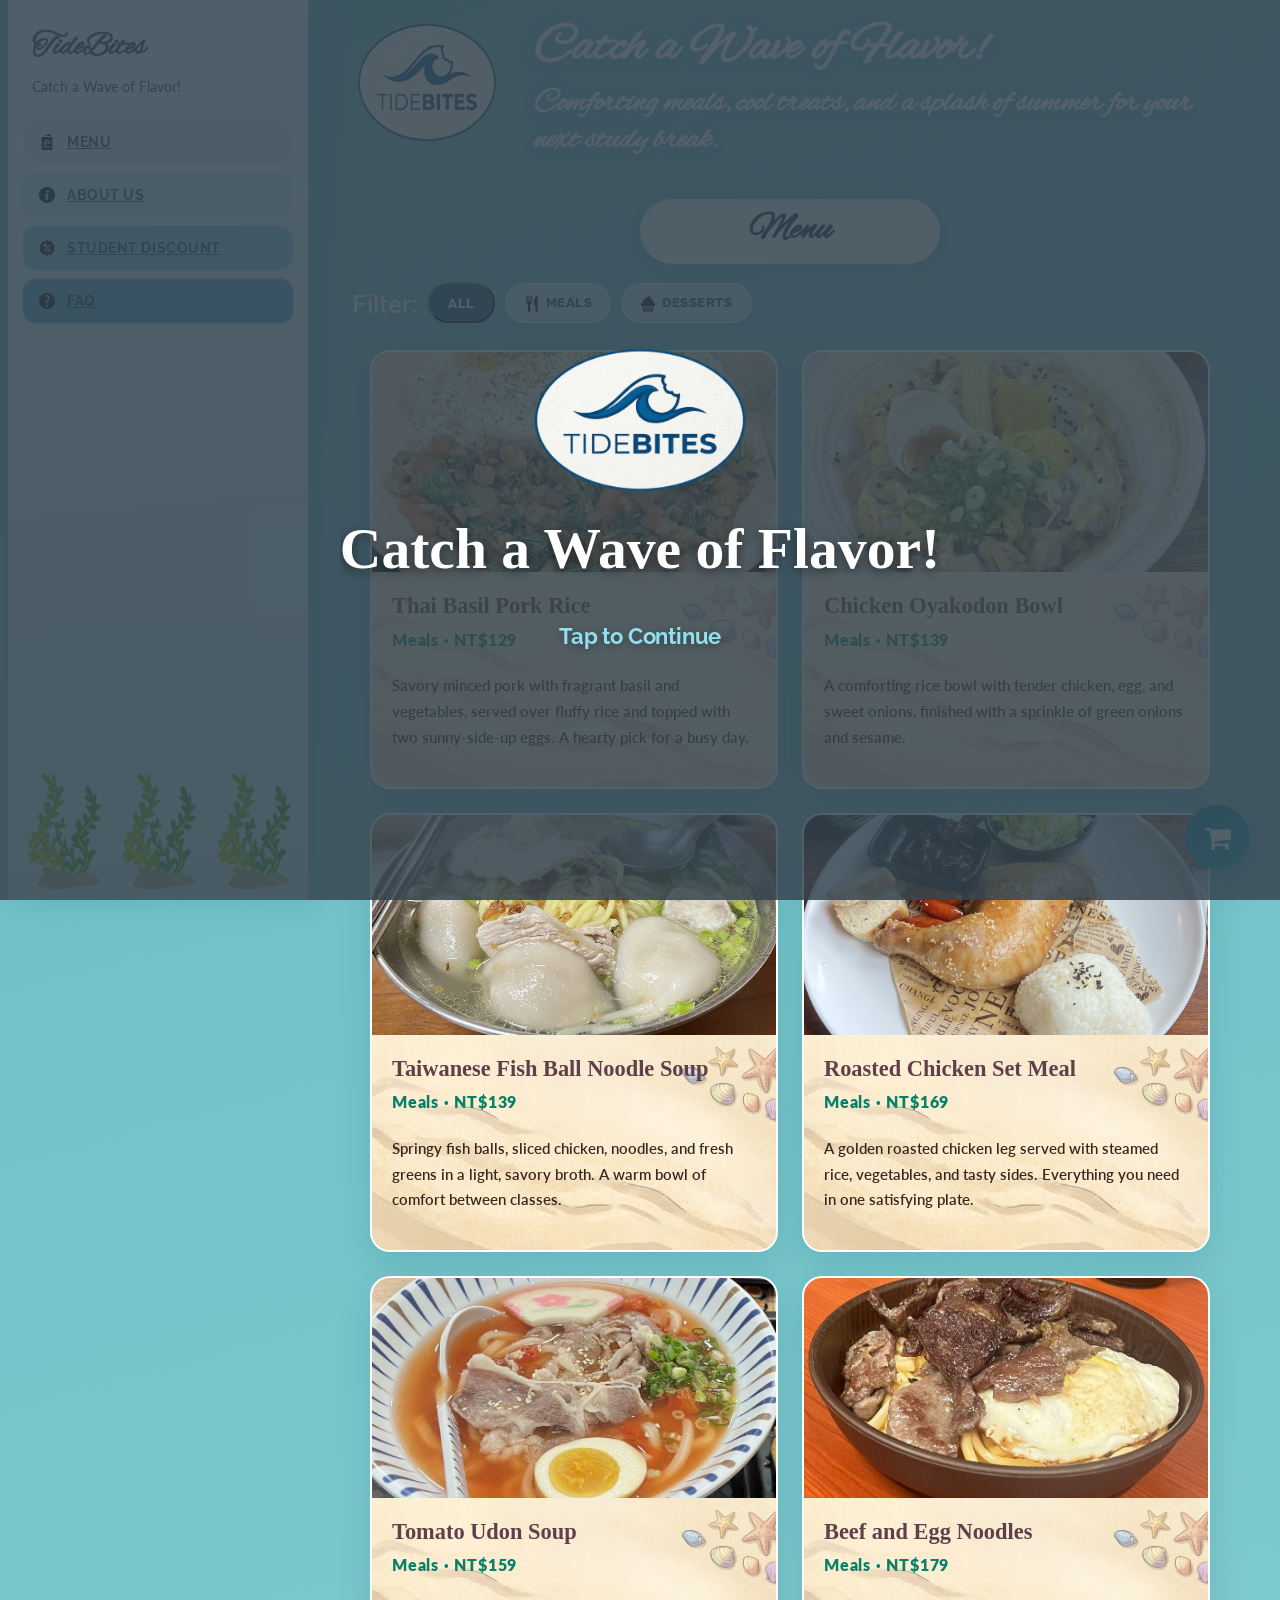
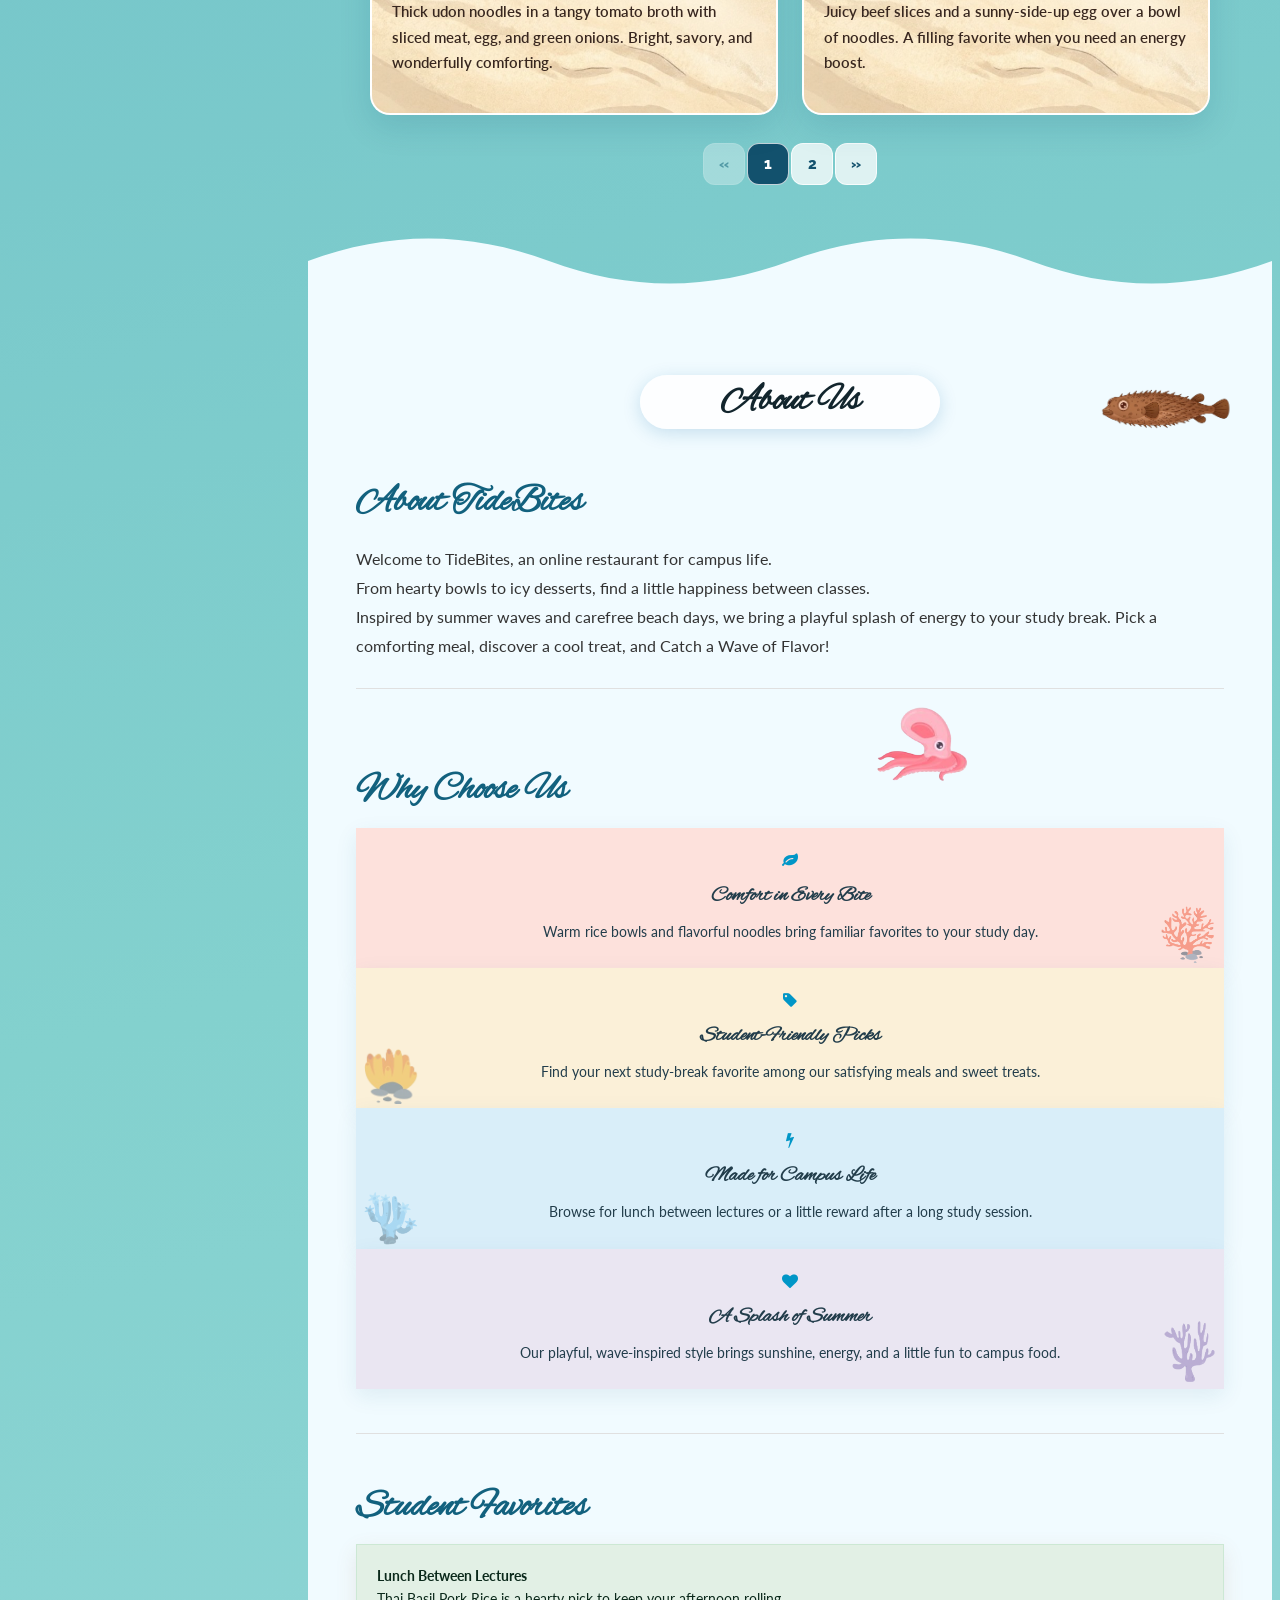
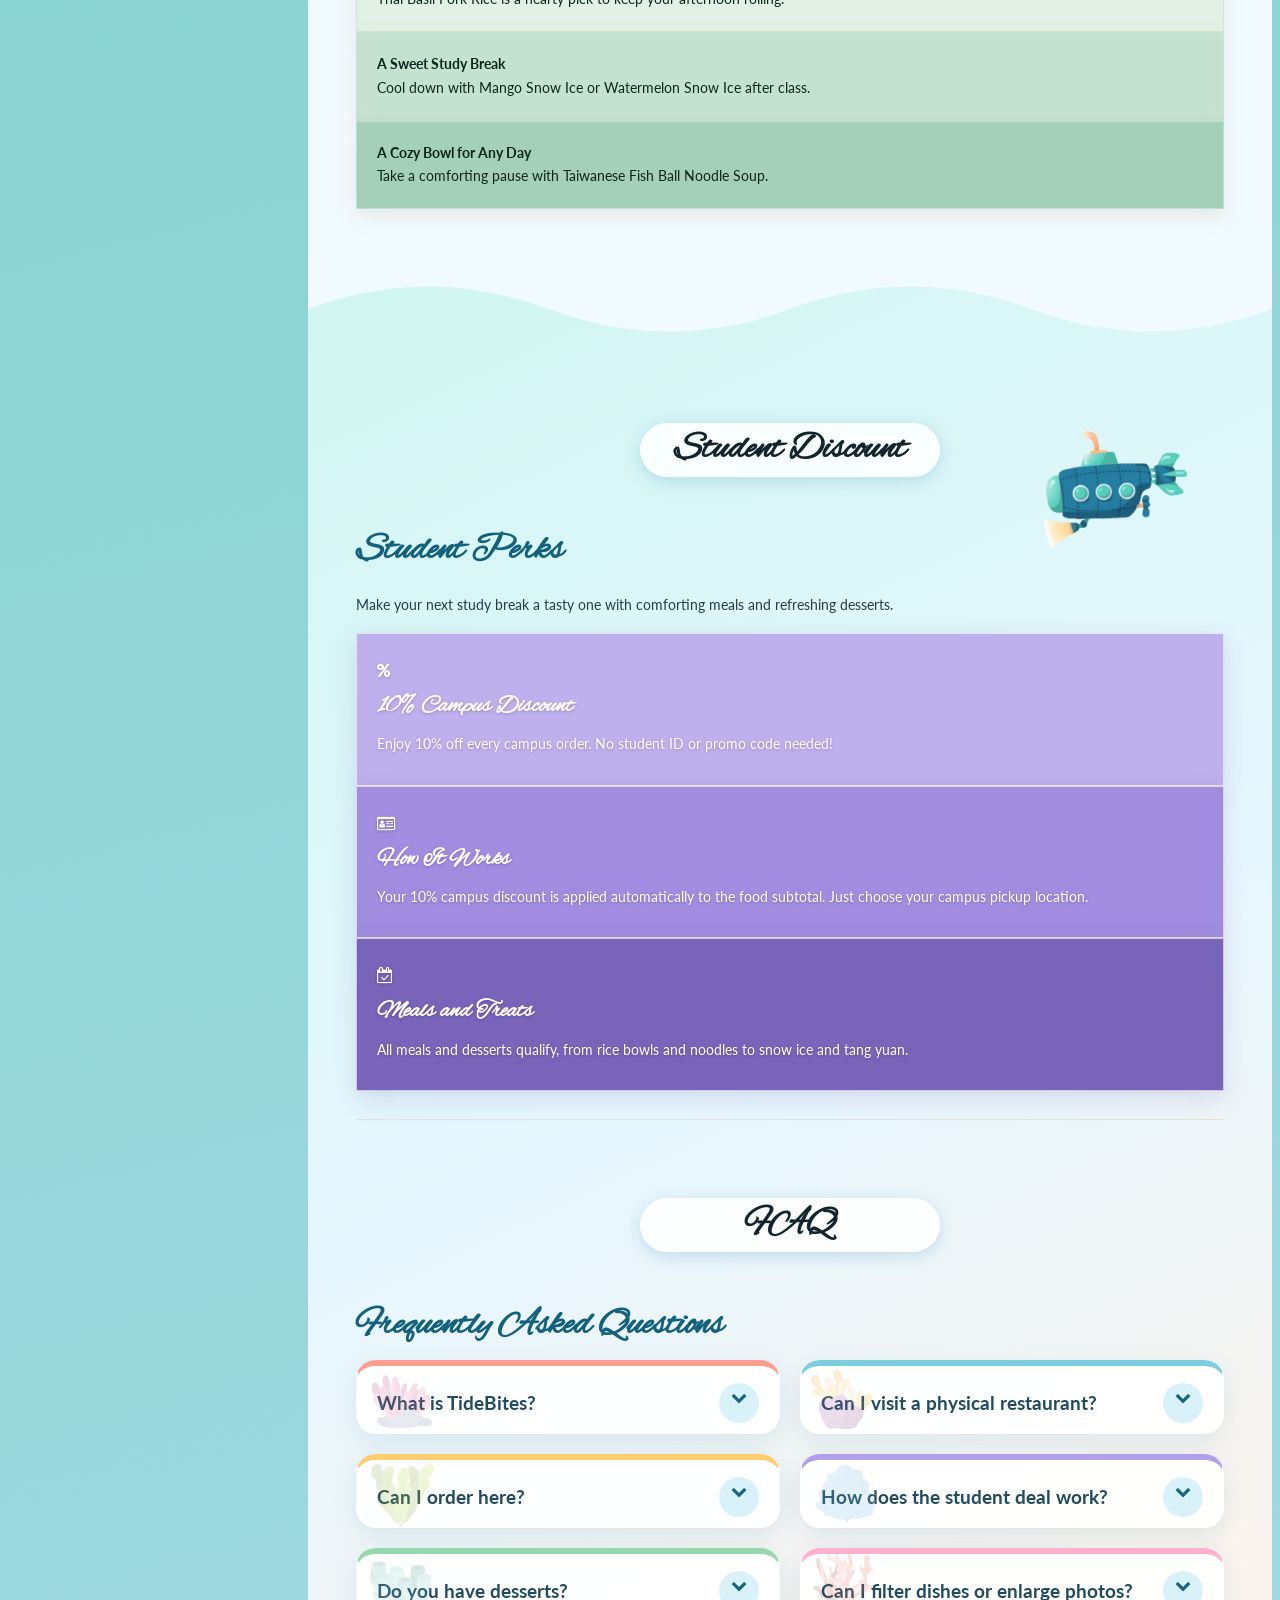
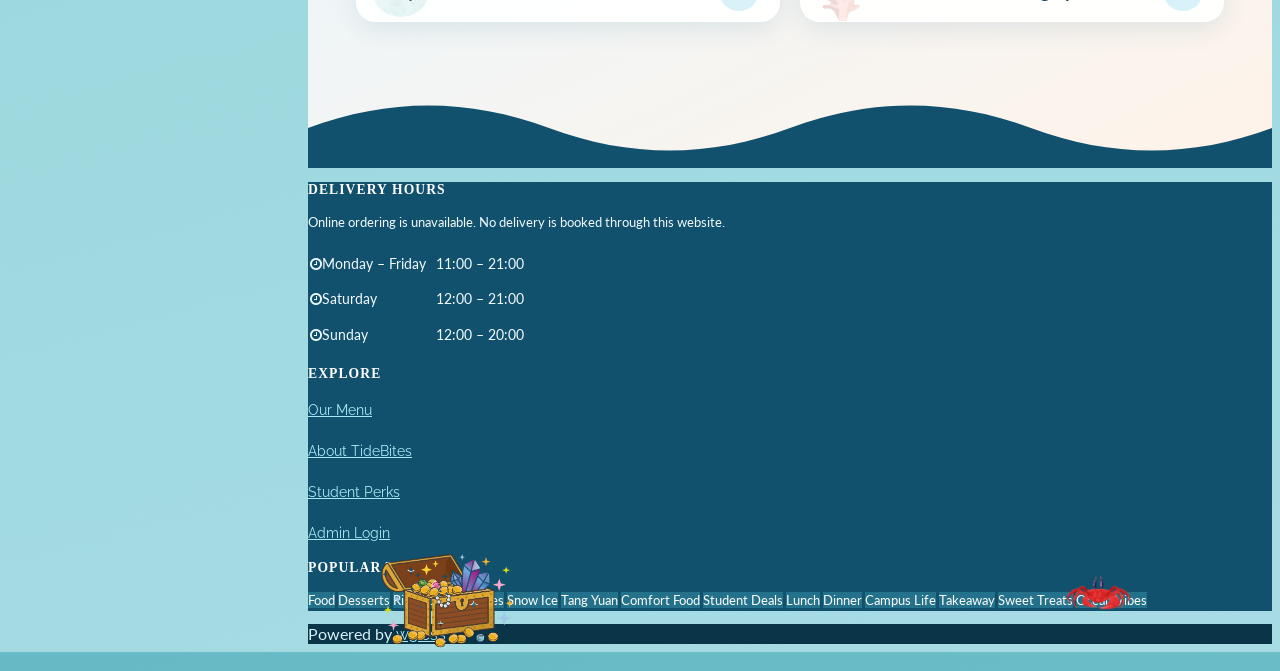
==== commit e011a07e: "Implement TideBites admin system and ocean-themed Control Deck" ====
--- a/index.html
+++ b/index.html
@@ -398,6 +398,7 @@
 
       <div class="w3-container">
         <h3>EXPLORE</h3><p><a href="#portfolio">Our Menu</a></p><p><a href="#about">About TideBites</a></p><p><a href="#contact">Student Perks</a></p>
+        <p><a href="admin/login.php">Admin Login</a></p>
       </div>
 
       <div class="w3-container">
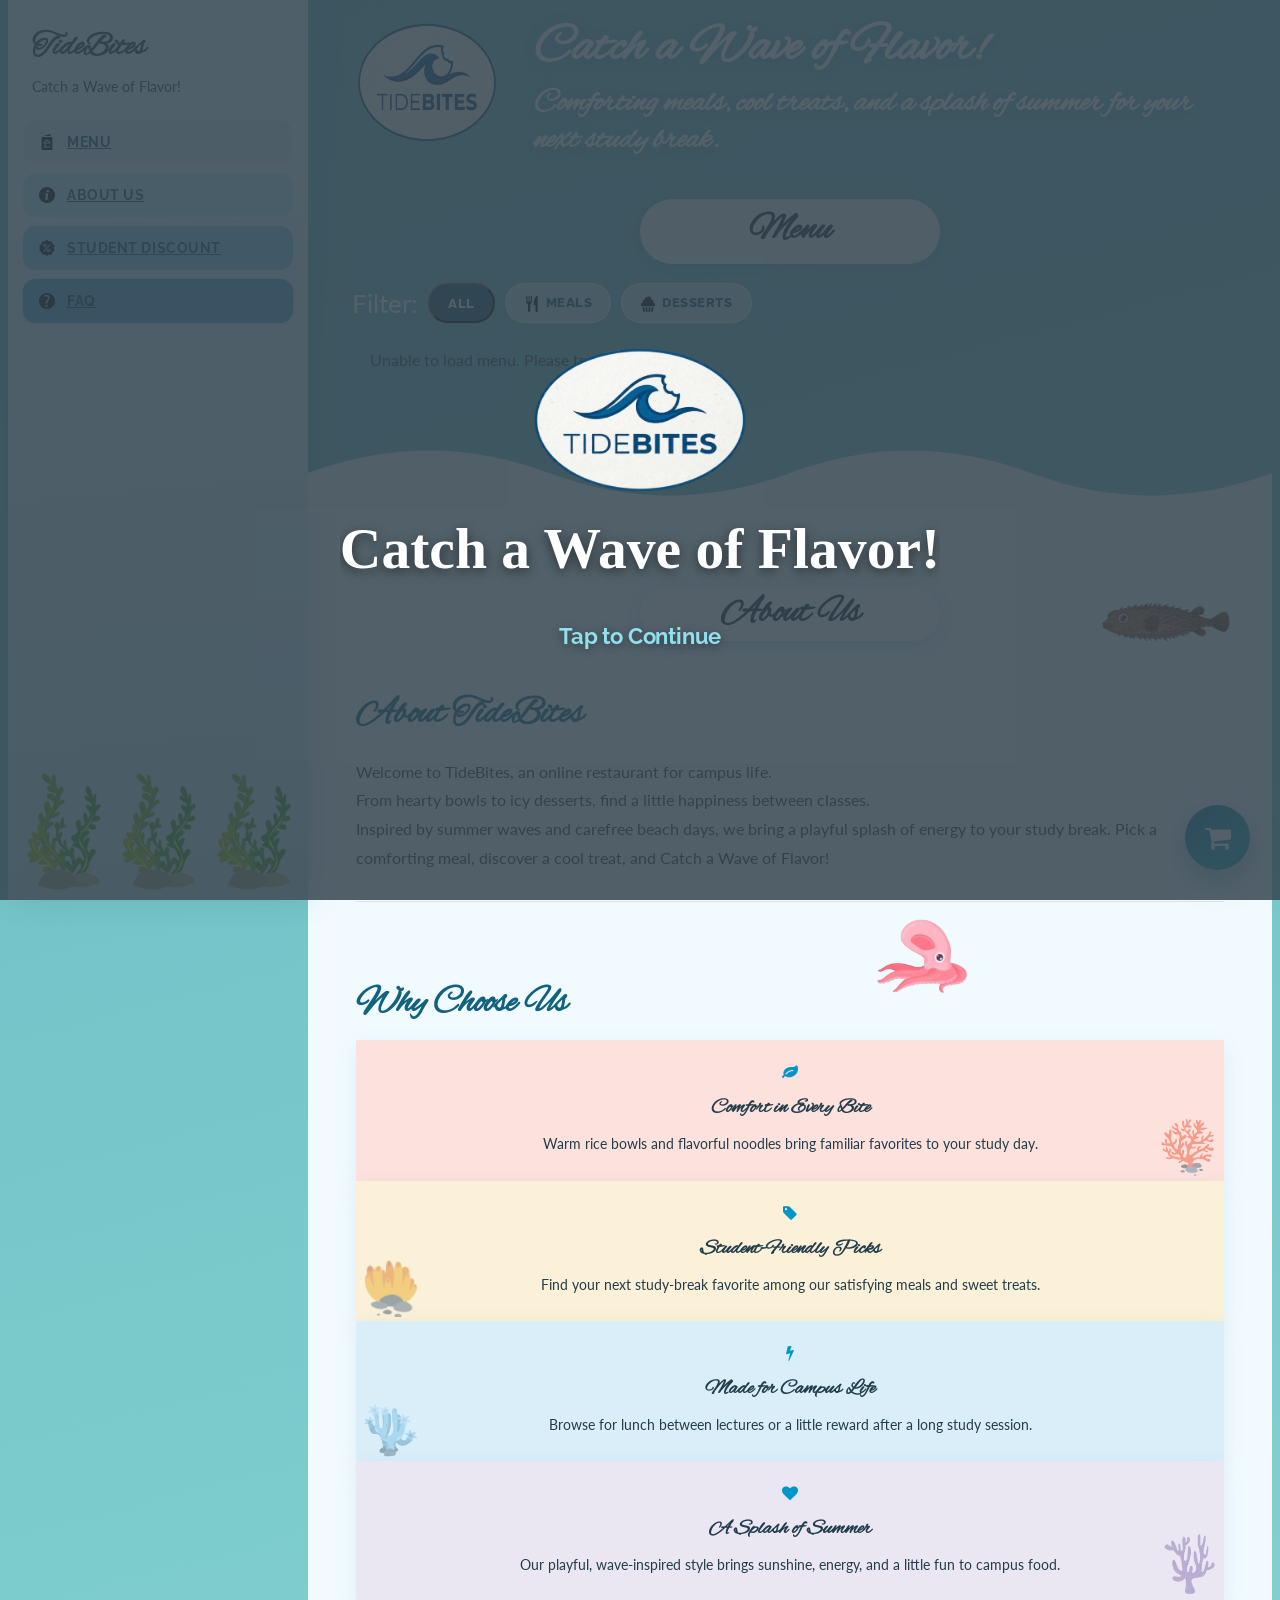
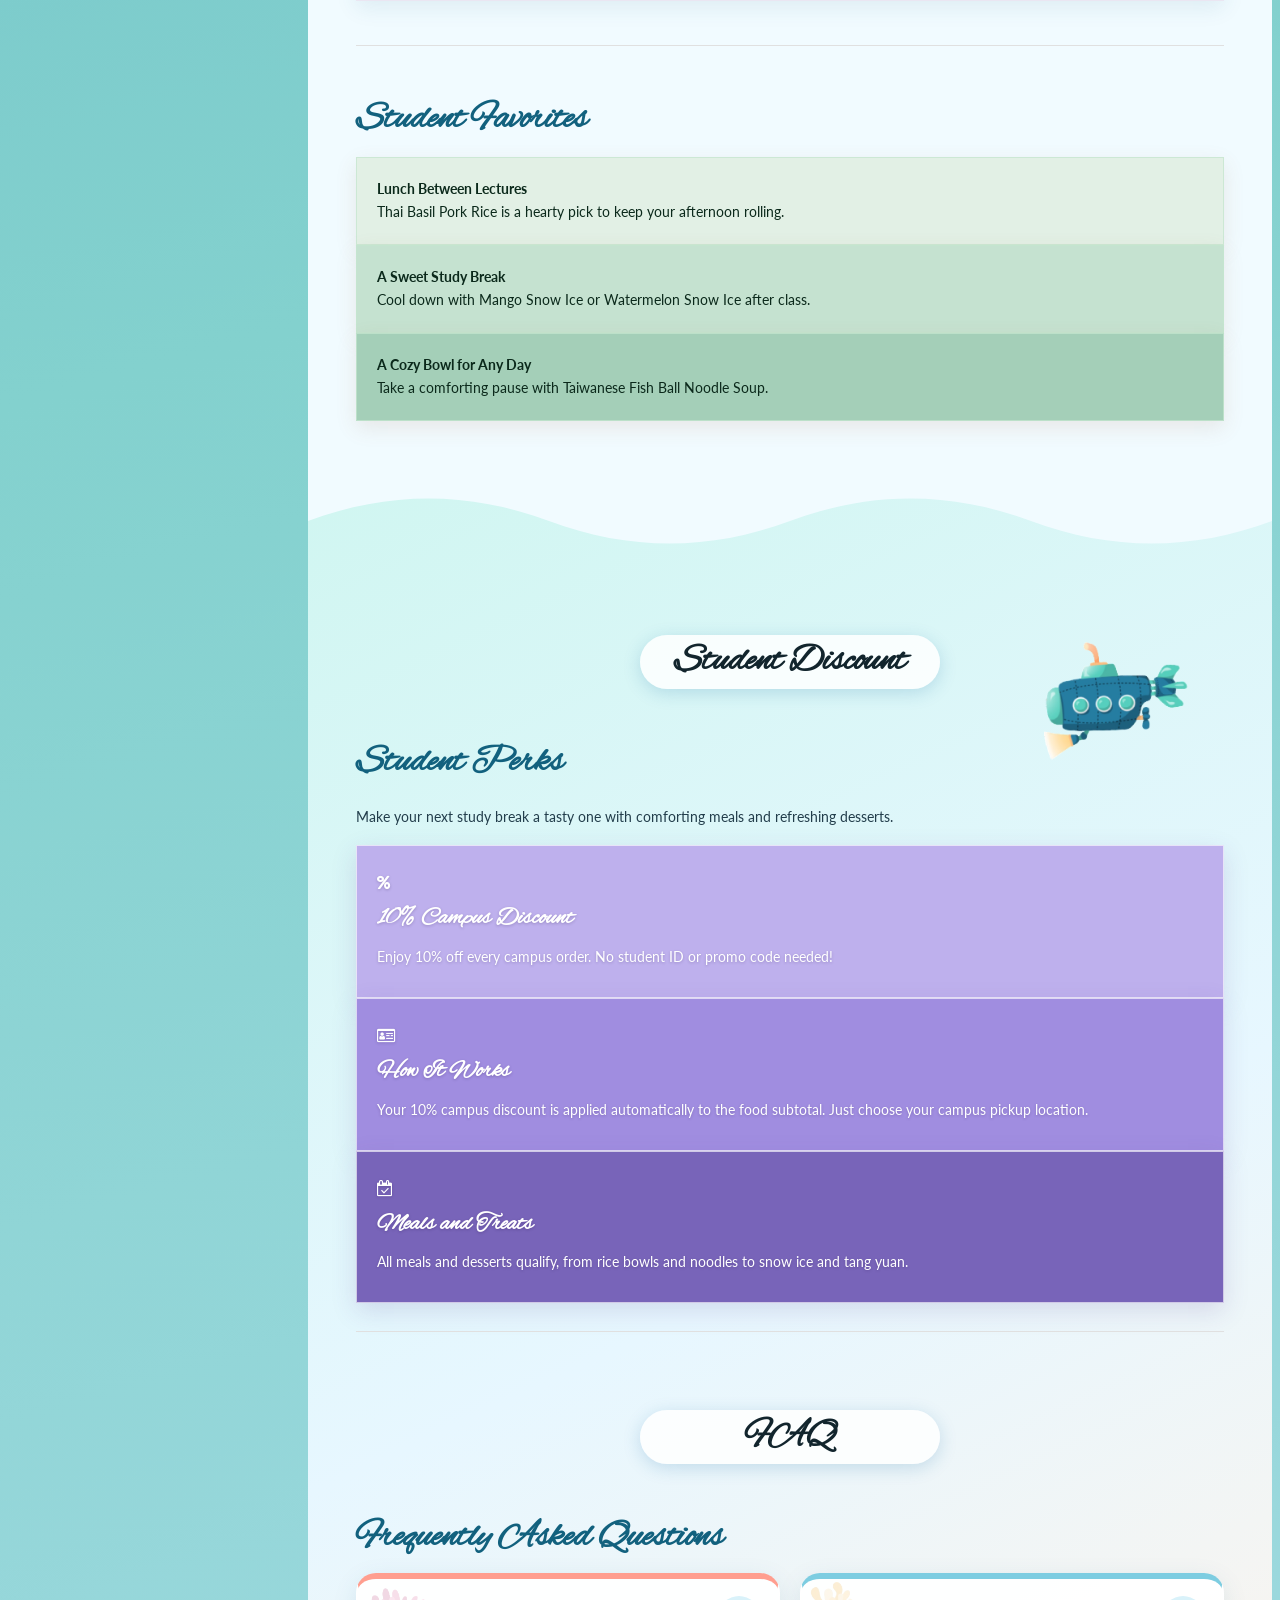
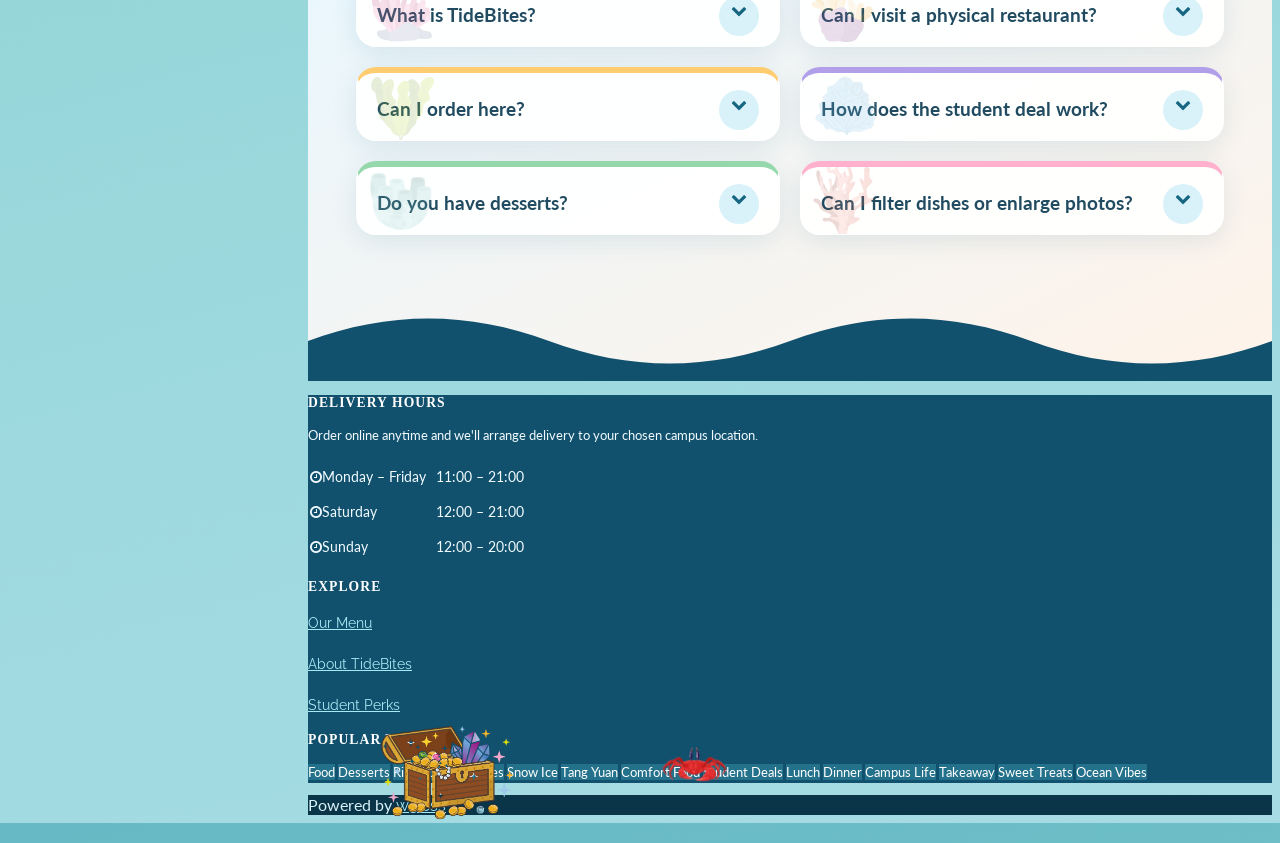
==== commit b883b8b7: "client side change to connect to sql" ====
--- a/index.html
+++ b/index.html
@@ -76,86 +76,7 @@
     <!-- Food items grid + Pagination wrapper -->
     <div class="menu-section-wrap">
     <div class="menu-grid" id="menu-grid">
-      <article data-id="1" data-category="meals" tabindex="0" role="button" aria-label="View dish details">
-        <img src="assets/images/thai-basil-pork-rice.jpg" alt="Thai basil minced pork and vegetables served with rice and two fried eggs." class="w3-hover-opacity" style="width:100%">
-        <div class="w3-container w3-white">
-          <p class="card-title">Thai Basil Pork Rice</p>
-          <p class="card-meta">Meals · NT$129</p>
-          <p class="card-desc">Savory minced pork with fragrant basil and vegetables, served over fluffy rice and topped with two sunny-side-up eggs. A hearty pick for a busy day.</p>
-        </div>
-      </article>
-      <article data-id="2" data-category="meals" tabindex="0" role="button" aria-label="View dish details">
-        <img src="assets/images/chicken-oyakodon-bowl.jpg" alt="Chicken and egg rice bowl topped with green onions, sesame, and vegetables." class="w3-hover-opacity" style="width:100%">
-        <div class="w3-container w3-white">
-          <p class="card-title">Chicken Oyakodon Bowl</p>
-          <p class="card-meta">Meals · NT$139</p>
-          <p class="card-desc">A comforting rice bowl with tender chicken, egg, and sweet onions, finished with a sprinkle of green onions and sesame.</p>
-        </div>
-      </article>
-      <article data-id="3" data-category="meals" tabindex="0" role="button" aria-label="View dish details">
-        <img src="assets/images/taiwanese-fish-ball-noodle-soup.jpg" alt="Taiwanese noodle soup with fish balls, sliced chicken, and green vegetables." class="w3-hover-opacity" style="width:100%">
-        <div class="w3-container w3-white">
-          <p class="card-title">Taiwanese Fish Ball Noodle Soup</p>
-          <p class="card-meta">Meals · NT$139</p>
-          <p class="card-desc">Springy fish balls, sliced chicken, noodles, and fresh greens in a light, savory broth. A warm bowl of comfort between classes.</p>
-        </div>
-      </article>
-      <article data-id="4" data-category="meals" tabindex="0" role="button" aria-label="View dish details">
-        <img src="assets/images/roasted-chicken-set-meal.jpg" alt="Roasted chicken leg set with rice, vegetables, and small side dishes." class="w3-hover-opacity" style="width:100%">
-        <div class="w3-container w3-white">
-          <p class="card-title">Roasted Chicken Set Meal</p>
-          <p class="card-meta">Meals · NT$169</p>
-          <p class="card-desc">A golden roasted chicken leg served with steamed rice, vegetables, and tasty sides. Everything you need in one satisfying plate.</p>
-        </div>
-      </article>
-      <article data-id="5" data-category="meals" tabindex="0" role="button" aria-label="View dish details">
-        <img src="assets/images/tomato-udon-soup.jpg" alt="Tomato broth udon with sliced meat, egg, green onions, and fish cake." class="w3-hover-opacity" style="width:100%">
-        <div class="w3-container w3-white">
-          <p class="card-title">Tomato Udon Soup</p>
-          <p class="card-meta">Meals · NT$159</p>
-          <p class="card-desc">Thick udon noodles in a tangy tomato broth with sliced meat, egg, and green onions. Bright, savory, and wonderfully comforting.</p>
-        </div>
-      </article>
-      <article data-id="6" data-category="meals" tabindex="0" role="button" aria-label="View dish details">
-        <img src="assets/images/beef-and-egg-noodles.jpg" alt="Beef slices and a fried egg served over noodles in a dark bowl." class="w3-hover-opacity" style="width:100%">
-        <div class="w3-container w3-white">
-          <p class="card-title">Beef and Egg Noodles</p>
-          <p class="card-meta">Meals · NT$179</p>
-          <p class="card-desc">Juicy beef slices and a sunny-side-up egg over a bowl of noodles. A filling favorite when you need an energy boost.</p>
-        </div>
-      </article>
-      <article data-id="7" data-category="meals" tabindex="0" role="button" aria-label="View dish details">
-        <img src="assets/images/chilled-pork-noodle-bowl.jpg" alt="Chilled noodles topped with pork, edamame, cucumber, lotus root, and corn." class="w3-hover-opacity" style="width:100%">
-        <div class="w3-container w3-white">
-          <p class="card-title">Chilled Pork Noodle Bowl</p>
-          <p class="card-meta">Meals · NT$149</p>
-          <p class="card-desc">A colorful bowl of chilled noodles with sliced pork, edamame, cucumber, lotus root, and sweet corn, finished with a savory sauce.</p>
-        </div>
-      </article>
-      <article data-id="8" data-category="desserts" tabindex="0" role="button" aria-label="View dish details">
-        <img src="assets/images/watermelon-snow-ice.jpg" alt="White shaved milk ice generously topped with red watermelon cubes." class="w3-hover-opacity" style="width:100%">
-        <div class="w3-container w3-white">
-          <p class="card-title">Watermelon Snow Ice</p>
-          <p class="card-meta">Desserts · NT$99</p>
-          <p class="card-desc">Light, fluffy shaved milk ice topped with juicy watermelon cubes. A refreshing little escape on a sunny afternoon.</p>
-        </div>
-      </article>
-      <article data-id="9" data-category="desserts" tabindex="0" role="button" aria-label="View dish details">
-        <img src="assets/images/mango-snow-ice.jpg" alt="A bowl of yellow shaved milk ice topped with fresh mango chunks." class="w3-hover-opacity" style="width:100%">
-        <div class="w3-container w3-white">
-          <p class="card-title">Mango Snow Ice</p>
-          <p class="card-meta">Desserts · NT$109</p>
-          <p class="card-desc">Delicate ribbons of shaved milk ice piled high with sweet mango pieces and a fruity drizzle. Bright, tropical, and irresistible.</p>
-        </div>
-      </article>
-      <article data-id="10" data-category="desserts" tabindex="0" role="button" aria-label="View dish details">
-        <img src="assets/images/peanut-rice-dumplings.jpg" alt="White glutinous tang yuan coated with peanut powder in a dark sweet sauce." class="w3-hover-opacity" style="width:100%">
-        <div class="w3-container w3-white">
-          <p class="card-title">Peanut Tang Yuan</p>
-          <p class="card-meta">Desserts · NT$79</p>
-          <p class="card-desc">Soft and chewy glutinous tang yuan topped with crushed peanut powder and served in a sweet sauce. A cozy Taiwanese dessert.</p>
-        </div>
-      </article>
+      <p class="tb-muted" id="menu-loading" style="grid-column:1/-1;padding:2rem;text-align:center">Loading menu…</p>
     </div>
 
     <!-- Pagination -->
@@ -321,7 +242,7 @@
             <span class="faq-arrow-wrap" aria-hidden="true"><i class="fa fa-chevron-down"></i></span>
           </div>
           <div class="faq-answer">
-          <p class="w3-text-grey">You can browse dishes, build a cart, and review your selections. This website does not submit orders or process payments.</p>
+          <p class="w3-text-grey">Yes! Browse the menu, add dishes to your cart, fill in your name and phone number, and place your order. Orders are submitted to our system and delivery will be arranged at your chosen campus location.</p>
           </div>
           <img src="assets/images/coral13.png" alt="coral" style="position: absolute; left: 12px; bottom: -2px; width: 55px; opacity: 0.5; pointer-events: none;">
         </div>
@@ -379,7 +300,7 @@
       </div>
       <div class="w3-container">
         <h3>DELIVERY HOURS</h3>
-        <p>Online ordering is unavailable. No delivery is booked through this website.</p>
+        <p>Order online anytime and we'll arrange delivery to your chosen campus location.</p>
         <table class="w3-table">
           <tr>
             <td><i class="fa fa-clock-o w3-margin-right"></i>Monday – Friday</td>
@@ -398,7 +319,6 @@
 
       <div class="w3-container">
         <h3>EXPLORE</h3><p><a href="#portfolio">Our Menu</a></p><p><a href="#about">About TideBites</a></p><p><a href="#contact">Student Perks</a></p>
-        <p><a href="admin/login.php">Admin Login</a></p>
       </div>
 
       <div class="w3-container">
@@ -468,6 +388,12 @@
       <p class="tb-muted">Enjoy an automatic 10% campus discount on all meals and desserts.</p>
       <div id="cart-items" aria-live="polite"></div>
       <div id="cart-checkout">
+        <label class="tb-field" for="customer-name">Customer Name
+          <input type="text" id="customer-name" maxlength="100" placeholder="Your full name" required>
+        </label>
+        <label class="tb-field" for="customer-phone">Phone Number
+          <input type="tel" id="customer-phone" maxlength="32" placeholder="e.g. 0912-345-678" required>
+        </label>
         <label class="tb-field" for="cart-note">Order Notes
           <textarea id="cart-note" rows="3" maxlength="500" placeholder="e.g., less spicy, no peanuts..."></textarea>
         </label>
@@ -493,7 +419,7 @@
     <button type="button" class="tb-close" data-close-dialog="review-dialog" aria-label="Close">×</button>
     <div class="tb-dialog-body">
       <h2 id="review-title">Order Summary</h2>
-      <p id="checkout-notice" class="tb-muted">This is a simulated checkout. No real order will be sent and no payment will be processed.</p>
+      <p id="checkout-notice" class="tb-muted">Please review your order carefully. Once confirmed, your order will be submitted to our kitchen.</p>
       <div id="review-details"></div>
       <button type="button" id="place-order" class="tb-primary" aria-describedby="checkout-notice">Place Order</button>
       <button type="button" id="back-to-cart" class="tb-secondary">Back to Cart</button>
@@ -507,7 +433,8 @@
     </div>
     <div class="tb-dialog-body">
       <h2 id="complete-title">Thanks for riding the wave!</h2>
-      <p id="complete-notice">Your simulated order is complete. Nothing has been sent to a restaurant, no delivery is booked, and no payment has been taken.</p>
+      <p id="complete-notice">Your order has been placed! Our team will arrange delivery to your chosen campus location.</p>
+      <p class="tb-muted">Order <strong id="complete-order-id"></strong></p>
       <h3>Your Selections</h3>
       <div id="complete-details"></div>
       <button type="button" data-close-dialog="complete-dialog" class="tb-primary">Continue Shopping</button>
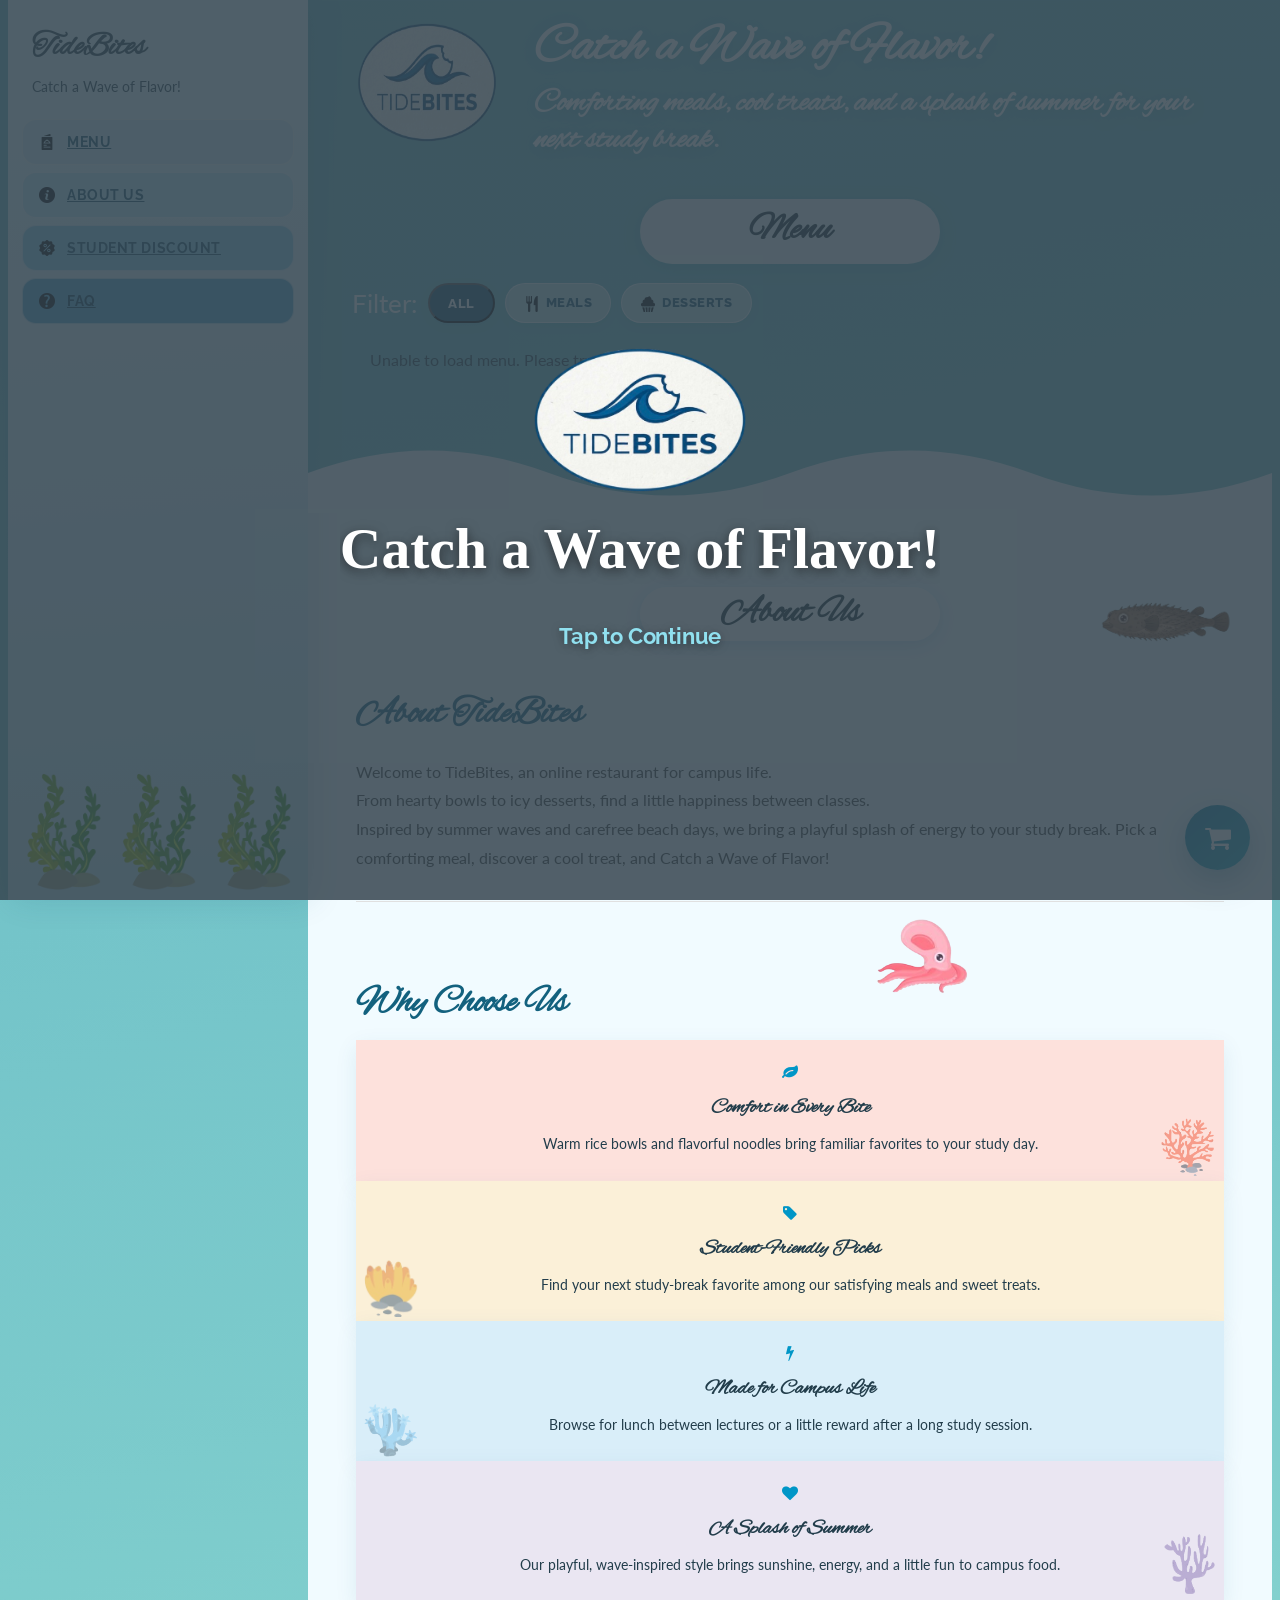
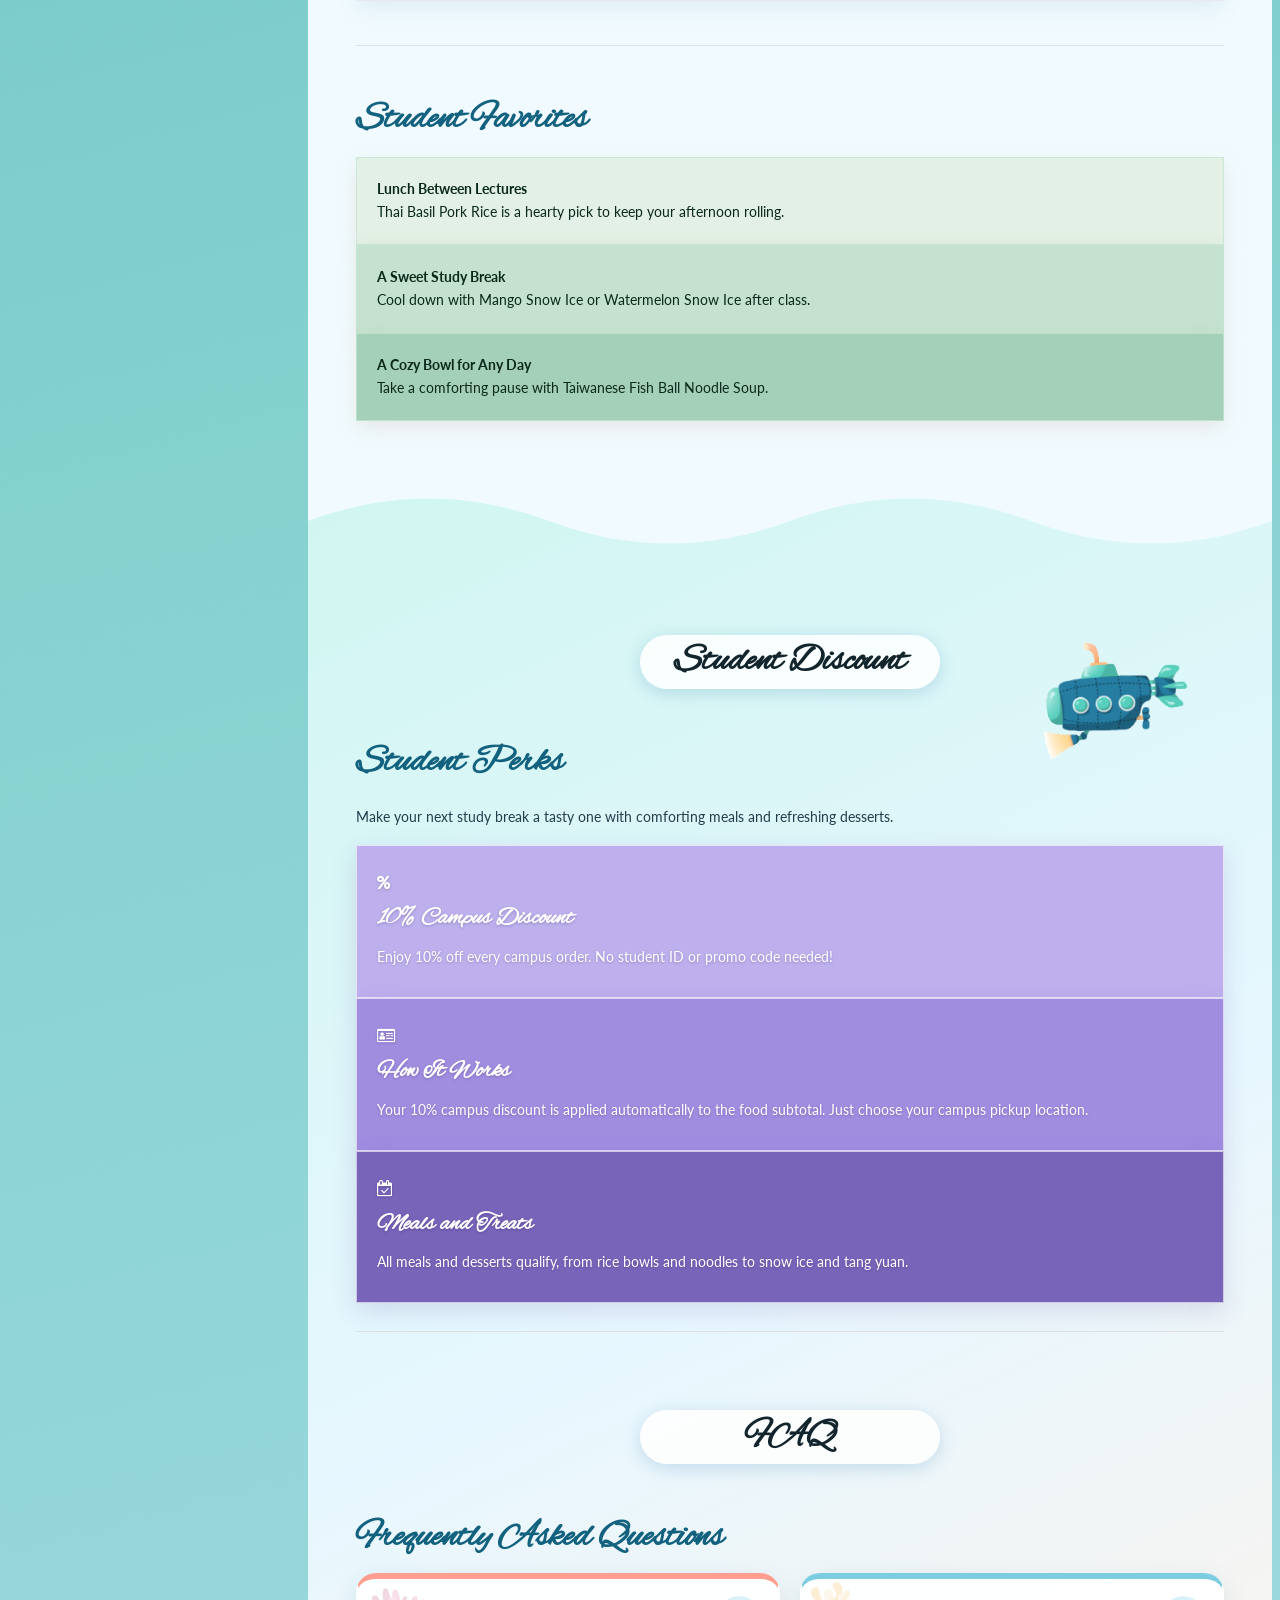
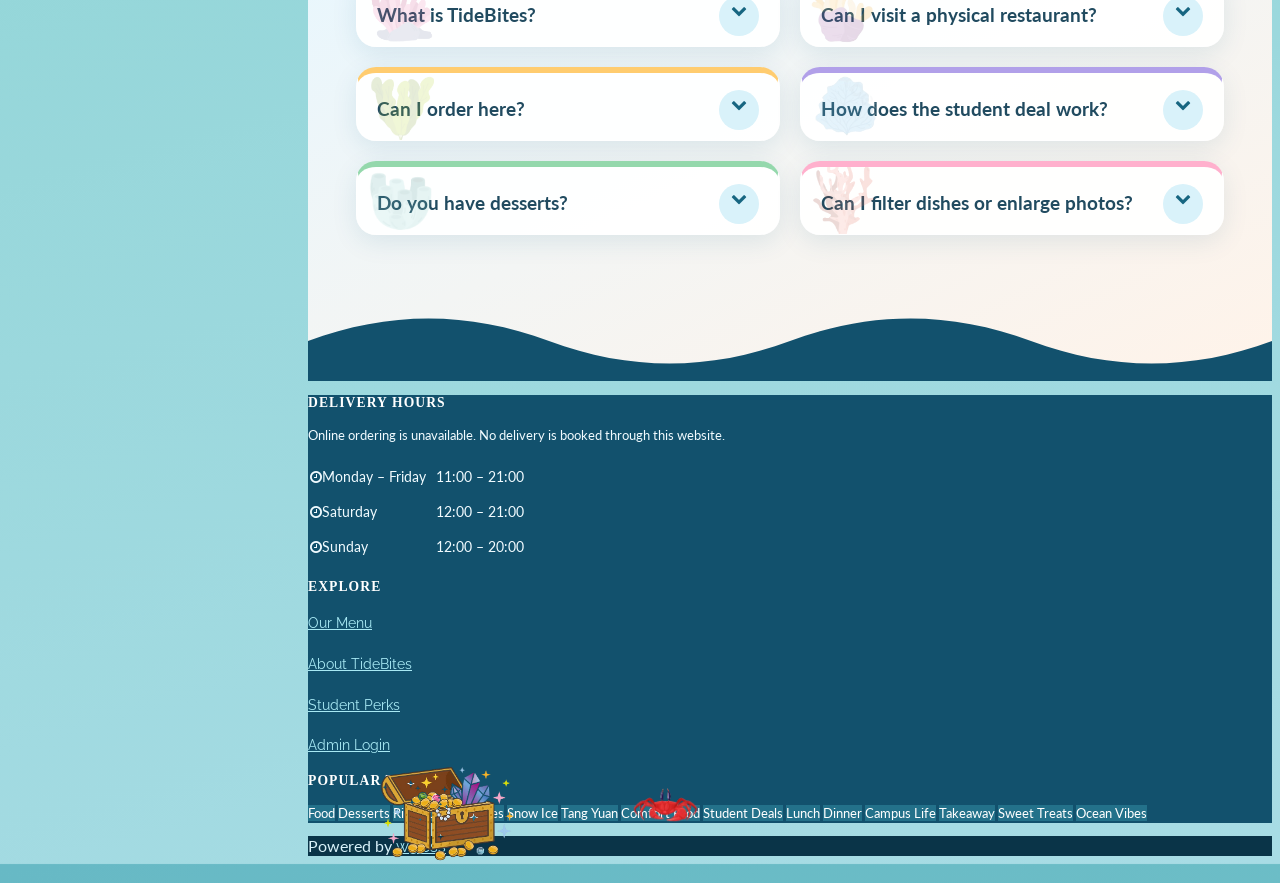
==== commit 2259f1bd: "Merge pull request #69 from tingyunnnn/feature/phase2-admin-system Phase II: Admin System and TideBi" ====
--- a/index.html
+++ b/index.html
@@ -76,7 +76,86 @@
     <!-- Food items grid + Pagination wrapper -->
     <div class="menu-section-wrap">
     <div class="menu-grid" id="menu-grid">
-      <p class="tb-muted" id="menu-loading" style="grid-column:1/-1;padding:2rem;text-align:center">Loading menu…</p>
+      <article data-id="1" data-category="meals" tabindex="0" role="button" aria-label="View dish details">
+        <img src="assets/images/thai-basil-pork-rice.jpg" alt="Thai basil minced pork and vegetables served with rice and two fried eggs." class="w3-hover-opacity" style="width:100%">
+        <div class="w3-container w3-white">
+          <p class="card-title">Thai Basil Pork Rice</p>
+          <p class="card-meta">Meals · NT$129</p>
+          <p class="card-desc">Savory minced pork with fragrant basil and vegetables, served over fluffy rice and topped with two sunny-side-up eggs. A hearty pick for a busy day.</p>
+        </div>
+      </article>
+      <article data-id="2" data-category="meals" tabindex="0" role="button" aria-label="View dish details">
+        <img src="assets/images/chicken-oyakodon-bowl.jpg" alt="Chicken and egg rice bowl topped with green onions, sesame, and vegetables." class="w3-hover-opacity" style="width:100%">
+        <div class="w3-container w3-white">
+          <p class="card-title">Chicken Oyakodon Bowl</p>
+          <p class="card-meta">Meals · NT$139</p>
+          <p class="card-desc">A comforting rice bowl with tender chicken, egg, and sweet onions, finished with a sprinkle of green onions and sesame.</p>
+        </div>
+      </article>
+      <article data-id="3" data-category="meals" tabindex="0" role="button" aria-label="View dish details">
+        <img src="assets/images/taiwanese-fish-ball-noodle-soup.jpg" alt="Taiwanese noodle soup with fish balls, sliced chicken, and green vegetables." class="w3-hover-opacity" style="width:100%">
+        <div class="w3-container w3-white">
+          <p class="card-title">Taiwanese Fish Ball Noodle Soup</p>
+          <p class="card-meta">Meals · NT$139</p>
+          <p class="card-desc">Springy fish balls, sliced chicken, noodles, and fresh greens in a light, savory broth. A warm bowl of comfort between classes.</p>
+        </div>
+      </article>
+      <article data-id="4" data-category="meals" tabindex="0" role="button" aria-label="View dish details">
+        <img src="assets/images/roasted-chicken-set-meal.jpg" alt="Roasted chicken leg set with rice, vegetables, and small side dishes." class="w3-hover-opacity" style="width:100%">
+        <div class="w3-container w3-white">
+          <p class="card-title">Roasted Chicken Set Meal</p>
+          <p class="card-meta">Meals · NT$169</p>
+          <p class="card-desc">A golden roasted chicken leg served with steamed rice, vegetables, and tasty sides. Everything you need in one satisfying plate.</p>
+        </div>
+      </article>
+      <article data-id="5" data-category="meals" tabindex="0" role="button" aria-label="View dish details">
+        <img src="assets/images/tomato-udon-soup.jpg" alt="Tomato broth udon with sliced meat, egg, green onions, and fish cake." class="w3-hover-opacity" style="width:100%">
+        <div class="w3-container w3-white">
+          <p class="card-title">Tomato Udon Soup</p>
+          <p class="card-meta">Meals · NT$159</p>
+          <p class="card-desc">Thick udon noodles in a tangy tomato broth with sliced meat, egg, and green onions. Bright, savory, and wonderfully comforting.</p>
+        </div>
+      </article>
+      <article data-id="6" data-category="meals" tabindex="0" role="button" aria-label="View dish details">
+        <img src="assets/images/beef-and-egg-noodles.jpg" alt="Beef slices and a fried egg served over noodles in a dark bowl." class="w3-hover-opacity" style="width:100%">
+        <div class="w3-container w3-white">
+          <p class="card-title">Beef and Egg Noodles</p>
+          <p class="card-meta">Meals · NT$179</p>
+          <p class="card-desc">Juicy beef slices and a sunny-side-up egg over a bowl of noodles. A filling favorite when you need an energy boost.</p>
+        </div>
+      </article>
+      <article data-id="7" data-category="meals" tabindex="0" role="button" aria-label="View dish details">
+        <img src="assets/images/chilled-pork-noodle-bowl.jpg" alt="Chilled noodles topped with pork, edamame, cucumber, lotus root, and corn." class="w3-hover-opacity" style="width:100%">
+        <div class="w3-container w3-white">
+          <p class="card-title">Chilled Pork Noodle Bowl</p>
+          <p class="card-meta">Meals · NT$149</p>
+          <p class="card-desc">A colorful bowl of chilled noodles with sliced pork, edamame, cucumber, lotus root, and sweet corn, finished with a savory sauce.</p>
+        </div>
+      </article>
+      <article data-id="8" data-category="desserts" tabindex="0" role="button" aria-label="View dish details">
+        <img src="assets/images/watermelon-snow-ice.jpg" alt="White shaved milk ice generously topped with red watermelon cubes." class="w3-hover-opacity" style="width:100%">
+        <div class="w3-container w3-white">
+          <p class="card-title">Watermelon Snow Ice</p>
+          <p class="card-meta">Desserts · NT$99</p>
+          <p class="card-desc">Light, fluffy shaved milk ice topped with juicy watermelon cubes. A refreshing little escape on a sunny afternoon.</p>
+        </div>
+      </article>
+      <article data-id="9" data-category="desserts" tabindex="0" role="button" aria-label="View dish details">
+        <img src="assets/images/mango-snow-ice.jpg" alt="A bowl of yellow shaved milk ice topped with fresh mango chunks." class="w3-hover-opacity" style="width:100%">
+        <div class="w3-container w3-white">
+          <p class="card-title">Mango Snow Ice</p>
+          <p class="card-meta">Desserts · NT$109</p>
+          <p class="card-desc">Delicate ribbons of shaved milk ice piled high with sweet mango pieces and a fruity drizzle. Bright, tropical, and irresistible.</p>
+        </div>
+      </article>
+      <article data-id="10" data-category="desserts" tabindex="0" role="button" aria-label="View dish details">
+        <img src="assets/images/peanut-rice-dumplings.jpg" alt="White glutinous tang yuan coated with peanut powder in a dark sweet sauce." class="w3-hover-opacity" style="width:100%">
+        <div class="w3-container w3-white">
+          <p class="card-title">Peanut Tang Yuan</p>
+          <p class="card-meta">Desserts · NT$79</p>
+          <p class="card-desc">Soft and chewy glutinous tang yuan topped with crushed peanut powder and served in a sweet sauce. A cozy Taiwanese dessert.</p>
+        </div>
+      </article>
     </div>
 
     <!-- Pagination -->
@@ -242,7 +321,7 @@
             <span class="faq-arrow-wrap" aria-hidden="true"><i class="fa fa-chevron-down"></i></span>
           </div>
           <div class="faq-answer">
-          <p class="w3-text-grey">Yes! Browse the menu, add dishes to your cart, fill in your name and phone number, and place your order. Orders are submitted to our system and delivery will be arranged at your chosen campus location.</p>
+          <p class="w3-text-grey">You can browse dishes, build a cart, and review your selections. This website does not submit orders or process payments.</p>
           </div>
           <img src="assets/images/coral13.png" alt="coral" style="position: absolute; left: 12px; bottom: -2px; width: 55px; opacity: 0.5; pointer-events: none;">
         </div>
@@ -300,7 +379,7 @@
       </div>
       <div class="w3-container">
         <h3>DELIVERY HOURS</h3>
-        <p>Order online anytime and we'll arrange delivery to your chosen campus location.</p>
+        <p>Online ordering is unavailable. No delivery is booked through this website.</p>
         <table class="w3-table">
           <tr>
             <td><i class="fa fa-clock-o w3-margin-right"></i>Monday – Friday</td>
@@ -319,6 +398,7 @@
 
       <div class="w3-container">
         <h3>EXPLORE</h3><p><a href="#portfolio">Our Menu</a></p><p><a href="#about">About TideBites</a></p><p><a href="#contact">Student Perks</a></p>
+        <p><a href="admin/login.php">Admin Login</a></p>
       </div>
 
       <div class="w3-container">
@@ -388,12 +468,6 @@
       <p class="tb-muted">Enjoy an automatic 10% campus discount on all meals and desserts.</p>
       <div id="cart-items" aria-live="polite"></div>
       <div id="cart-checkout">
-        <label class="tb-field" for="customer-name">Customer Name
-          <input type="text" id="customer-name" maxlength="100" placeholder="Your full name" required>
-        </label>
-        <label class="tb-field" for="customer-phone">Phone Number
-          <input type="tel" id="customer-phone" maxlength="32" placeholder="e.g. 0912-345-678" required>
-        </label>
         <label class="tb-field" for="cart-note">Order Notes
           <textarea id="cart-note" rows="3" maxlength="500" placeholder="e.g., less spicy, no peanuts..."></textarea>
         </label>
@@ -419,7 +493,7 @@
     <button type="button" class="tb-close" data-close-dialog="review-dialog" aria-label="Close">×</button>
     <div class="tb-dialog-body">
       <h2 id="review-title">Order Summary</h2>
-      <p id="checkout-notice" class="tb-muted">Please review your order carefully. Once confirmed, your order will be submitted to our kitchen.</p>
+      <p id="checkout-notice" class="tb-muted">This is a simulated checkout. No real order will be sent and no payment will be processed.</p>
       <div id="review-details"></div>
       <button type="button" id="place-order" class="tb-primary" aria-describedby="checkout-notice">Place Order</button>
       <button type="button" id="back-to-cart" class="tb-secondary">Back to Cart</button>
@@ -433,8 +507,7 @@
     </div>
     <div class="tb-dialog-body">
       <h2 id="complete-title">Thanks for riding the wave!</h2>
-      <p id="complete-notice">Your order has been placed! Our team will arrange delivery to your chosen campus location.</p>
-      <p class="tb-muted">Order <strong id="complete-order-id"></strong></p>
+      <p id="complete-notice">Your simulated order is complete. Nothing has been sent to a restaurant, no delivery is booked, and no payment has been taken.</p>
       <h3>Your Selections</h3>
       <div id="complete-details"></div>
       <button type="button" data-close-dialog="complete-dialog" class="tb-primary">Continue Shopping</button>
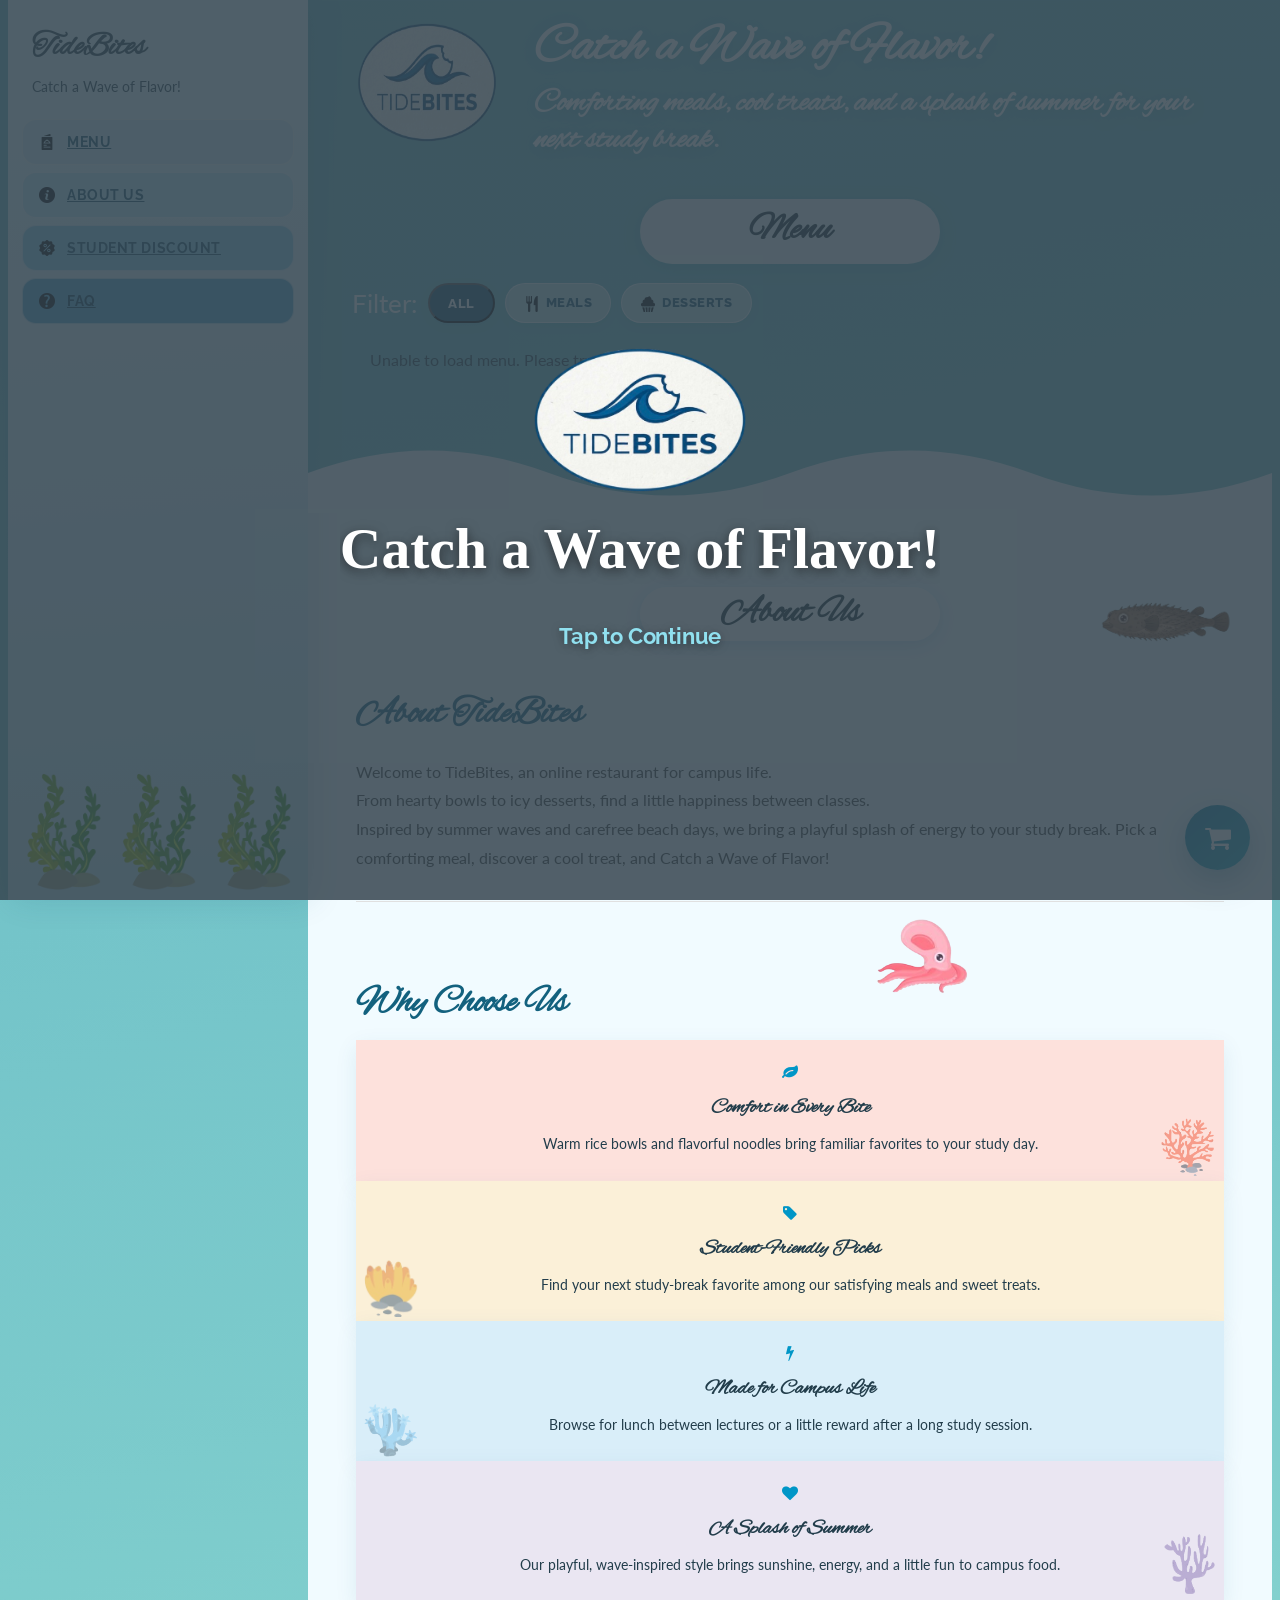
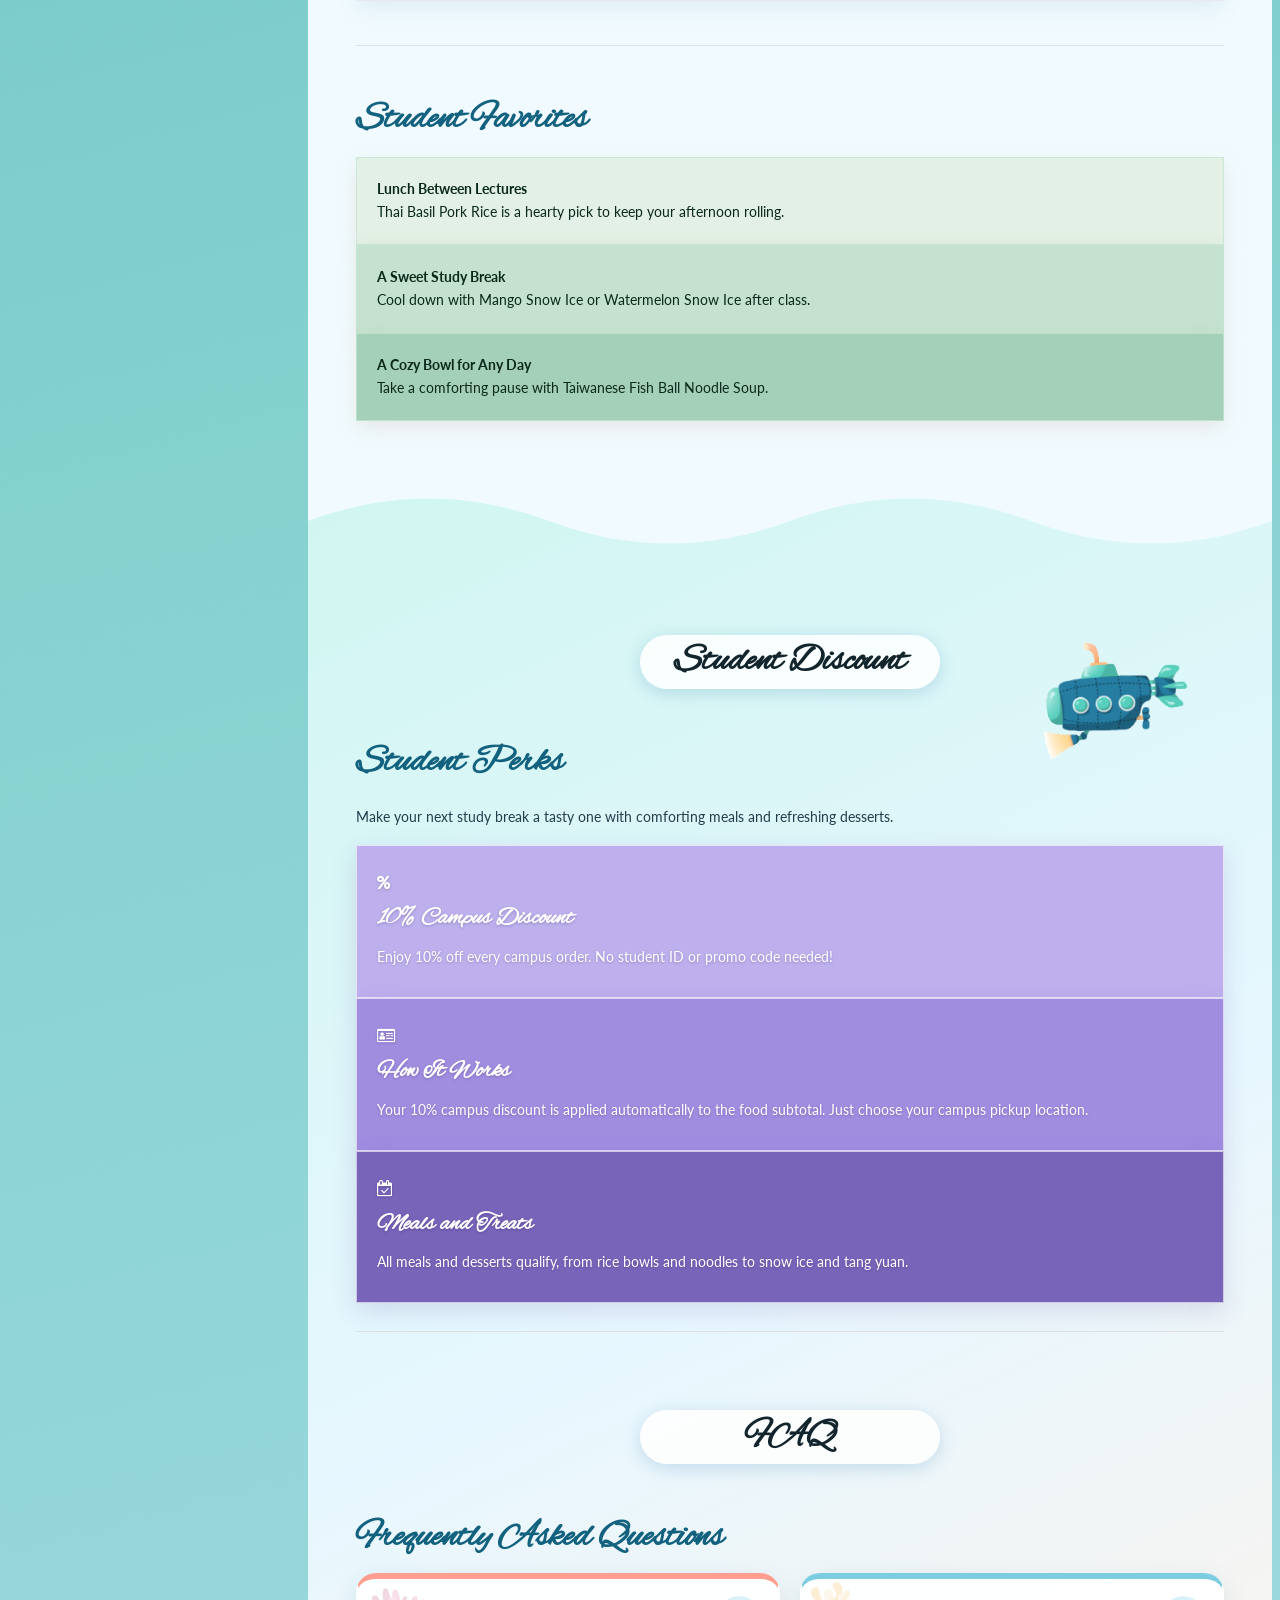
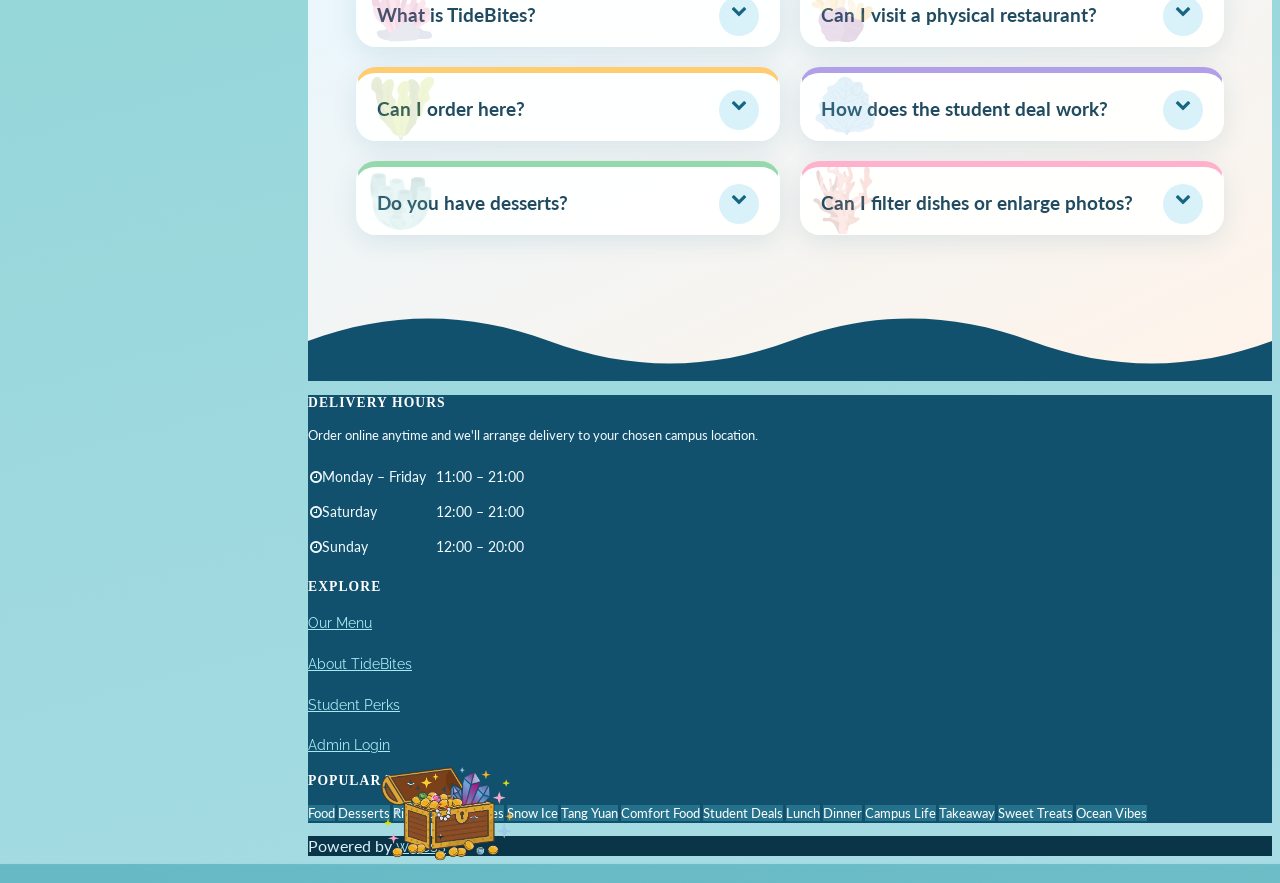
==== commit 751e1619: "Merge pull request #71 from tingyunnnn/main pull" ====
--- a/index.html
+++ b/index.html
@@ -76,86 +76,7 @@
     <!-- Food items grid + Pagination wrapper -->
     <div class="menu-section-wrap">
     <div class="menu-grid" id="menu-grid">
-      <article data-id="1" data-category="meals" tabindex="0" role="button" aria-label="View dish details">
-        <img src="assets/images/thai-basil-pork-rice.jpg" alt="Thai basil minced pork and vegetables served with rice and two fried eggs." class="w3-hover-opacity" style="width:100%">
-        <div class="w3-container w3-white">
-          <p class="card-title">Thai Basil Pork Rice</p>
-          <p class="card-meta">Meals · NT$129</p>
-          <p class="card-desc">Savory minced pork with fragrant basil and vegetables, served over fluffy rice and topped with two sunny-side-up eggs. A hearty pick for a busy day.</p>
-        </div>
-      </article>
-      <article data-id="2" data-category="meals" tabindex="0" role="button" aria-label="View dish details">
-        <img src="assets/images/chicken-oyakodon-bowl.jpg" alt="Chicken and egg rice bowl topped with green onions, sesame, and vegetables." class="w3-hover-opacity" style="width:100%">
-        <div class="w3-container w3-white">
-          <p class="card-title">Chicken Oyakodon Bowl</p>
-          <p class="card-meta">Meals · NT$139</p>
-          <p class="card-desc">A comforting rice bowl with tender chicken, egg, and sweet onions, finished with a sprinkle of green onions and sesame.</p>
-        </div>
-      </article>
-      <article data-id="3" data-category="meals" tabindex="0" role="button" aria-label="View dish details">
-        <img src="assets/images/taiwanese-fish-ball-noodle-soup.jpg" alt="Taiwanese noodle soup with fish balls, sliced chicken, and green vegetables." class="w3-hover-opacity" style="width:100%">
-        <div class="w3-container w3-white">
-          <p class="card-title">Taiwanese Fish Ball Noodle Soup</p>
-          <p class="card-meta">Meals · NT$139</p>
-          <p class="card-desc">Springy fish balls, sliced chicken, noodles, and fresh greens in a light, savory broth. A warm bowl of comfort between classes.</p>
-        </div>
-      </article>
-      <article data-id="4" data-category="meals" tabindex="0" role="button" aria-label="View dish details">
-        <img src="assets/images/roasted-chicken-set-meal.jpg" alt="Roasted chicken leg set with rice, vegetables, and small side dishes." class="w3-hover-opacity" style="width:100%">
-        <div class="w3-container w3-white">
-          <p class="card-title">Roasted Chicken Set Meal</p>
-          <p class="card-meta">Meals · NT$169</p>
-          <p class="card-desc">A golden roasted chicken leg served with steamed rice, vegetables, and tasty sides. Everything you need in one satisfying plate.</p>
-        </div>
-      </article>
-      <article data-id="5" data-category="meals" tabindex="0" role="button" aria-label="View dish details">
-        <img src="assets/images/tomato-udon-soup.jpg" alt="Tomato broth udon with sliced meat, egg, green onions, and fish cake." class="w3-hover-opacity" style="width:100%">
-        <div class="w3-container w3-white">
-          <p class="card-title">Tomato Udon Soup</p>
-          <p class="card-meta">Meals · NT$159</p>
-          <p class="card-desc">Thick udon noodles in a tangy tomato broth with sliced meat, egg, and green onions. Bright, savory, and wonderfully comforting.</p>
-        </div>
-      </article>
-      <article data-id="6" data-category="meals" tabindex="0" role="button" aria-label="View dish details">
-        <img src="assets/images/beef-and-egg-noodles.jpg" alt="Beef slices and a fried egg served over noodles in a dark bowl." class="w3-hover-opacity" style="width:100%">
-        <div class="w3-container w3-white">
-          <p class="card-title">Beef and Egg Noodles</p>
-          <p class="card-meta">Meals · NT$179</p>
-          <p class="card-desc">Juicy beef slices and a sunny-side-up egg over a bowl of noodles. A filling favorite when you need an energy boost.</p>
-        </div>
-      </article>
-      <article data-id="7" data-category="meals" tabindex="0" role="button" aria-label="View dish details">
-        <img src="assets/images/chilled-pork-noodle-bowl.jpg" alt="Chilled noodles topped with pork, edamame, cucumber, lotus root, and corn." class="w3-hover-opacity" style="width:100%">
-        <div class="w3-container w3-white">
-          <p class="card-title">Chilled Pork Noodle Bowl</p>
-          <p class="card-meta">Meals · NT$149</p>
-          <p class="card-desc">A colorful bowl of chilled noodles with sliced pork, edamame, cucumber, lotus root, and sweet corn, finished with a savory sauce.</p>
-        </div>
-      </article>
-      <article data-id="8" data-category="desserts" tabindex="0" role="button" aria-label="View dish details">
-        <img src="assets/images/watermelon-snow-ice.jpg" alt="White shaved milk ice generously topped with red watermelon cubes." class="w3-hover-opacity" style="width:100%">
-        <div class="w3-container w3-white">
-          <p class="card-title">Watermelon Snow Ice</p>
-          <p class="card-meta">Desserts · NT$99</p>
-          <p class="card-desc">Light, fluffy shaved milk ice topped with juicy watermelon cubes. A refreshing little escape on a sunny afternoon.</p>
-        </div>
-      </article>
-      <article data-id="9" data-category="desserts" tabindex="0" role="button" aria-label="View dish details">
-        <img src="assets/images/mango-snow-ice.jpg" alt="A bowl of yellow shaved milk ice topped with fresh mango chunks." class="w3-hover-opacity" style="width:100%">
-        <div class="w3-container w3-white">
-          <p class="card-title">Mango Snow Ice</p>
-          <p class="card-meta">Desserts · NT$109</p>
-          <p class="card-desc">Delicate ribbons of shaved milk ice piled high with sweet mango pieces and a fruity drizzle. Bright, tropical, and irresistible.</p>
-        </div>
-      </article>
-      <article data-id="10" data-category="desserts" tabindex="0" role="button" aria-label="View dish details">
-        <img src="assets/images/peanut-rice-dumplings.jpg" alt="White glutinous tang yuan coated with peanut powder in a dark sweet sauce." class="w3-hover-opacity" style="width:100%">
-        <div class="w3-container w3-white">
-          <p class="card-title">Peanut Tang Yuan</p>
-          <p class="card-meta">Desserts · NT$79</p>
-          <p class="card-desc">Soft and chewy glutinous tang yuan topped with crushed peanut powder and served in a sweet sauce. A cozy Taiwanese dessert.</p>
-        </div>
-      </article>
+      <p class="tb-muted" id="menu-loading" style="grid-column:1/-1;padding:2rem;text-align:center">Loading menu…</p>
     </div>
 
     <!-- Pagination -->
@@ -321,7 +242,7 @@
             <span class="faq-arrow-wrap" aria-hidden="true"><i class="fa fa-chevron-down"></i></span>
           </div>
           <div class="faq-answer">
-          <p class="w3-text-grey">You can browse dishes, build a cart, and review your selections. This website does not submit orders or process payments.</p>
+          <p class="w3-text-grey">Yes! Browse the menu, add dishes to your cart, fill in your name and phone number, and place your order. Orders are submitted to our system and delivery will be arranged at your chosen campus location.</p>
           </div>
           <img src="assets/images/coral13.png" alt="coral" style="position: absolute; left: 12px; bottom: -2px; width: 55px; opacity: 0.5; pointer-events: none;">
         </div>
@@ -379,7 +300,7 @@
       </div>
       <div class="w3-container">
         <h3>DELIVERY HOURS</h3>
-        <p>Online ordering is unavailable. No delivery is booked through this website.</p>
+        <p>Order online anytime and we'll arrange delivery to your chosen campus location.</p>
         <table class="w3-table">
           <tr>
             <td><i class="fa fa-clock-o w3-margin-right"></i>Monday – Friday</td>
@@ -468,6 +389,12 @@
       <p class="tb-muted">Enjoy an automatic 10% campus discount on all meals and desserts.</p>
       <div id="cart-items" aria-live="polite"></div>
       <div id="cart-checkout">
+        <label class="tb-field" for="customer-name">Customer Name
+          <input type="text" id="customer-name" maxlength="100" placeholder="Your full name" required>
+        </label>
+        <label class="tb-field" for="customer-phone">Phone Number
+          <input type="tel" id="customer-phone" maxlength="32" placeholder="e.g. 0912-345-678" required>
+        </label>
         <label class="tb-field" for="cart-note">Order Notes
           <textarea id="cart-note" rows="3" maxlength="500" placeholder="e.g., less spicy, no peanuts..."></textarea>
         </label>
@@ -493,7 +420,7 @@
     <button type="button" class="tb-close" data-close-dialog="review-dialog" aria-label="Close">×</button>
     <div class="tb-dialog-body">
       <h2 id="review-title">Order Summary</h2>
-      <p id="checkout-notice" class="tb-muted">This is a simulated checkout. No real order will be sent and no payment will be processed.</p>
+      <p id="checkout-notice" class="tb-muted">Please review your order carefully. Once confirmed, your order will be submitted to our kitchen.</p>
       <div id="review-details"></div>
       <button type="button" id="place-order" class="tb-primary" aria-describedby="checkout-notice">Place Order</button>
       <button type="button" id="back-to-cart" class="tb-secondary">Back to Cart</button>
@@ -507,7 +434,8 @@
     </div>
     <div class="tb-dialog-body">
       <h2 id="complete-title">Thanks for riding the wave!</h2>
-      <p id="complete-notice">Your simulated order is complete. Nothing has been sent to a restaurant, no delivery is booked, and no payment has been taken.</p>
+      <p id="complete-notice">Your order has been placed! Our team will arrange delivery to your chosen campus location.</p>
+      <p class="tb-muted">Order <strong id="complete-order-id"></strong></p>
       <h3>Your Selections</h3>
       <div id="complete-details"></div>
       <button type="button" data-close-dialog="complete-dialog" class="tb-primary">Continue Shopping</button>
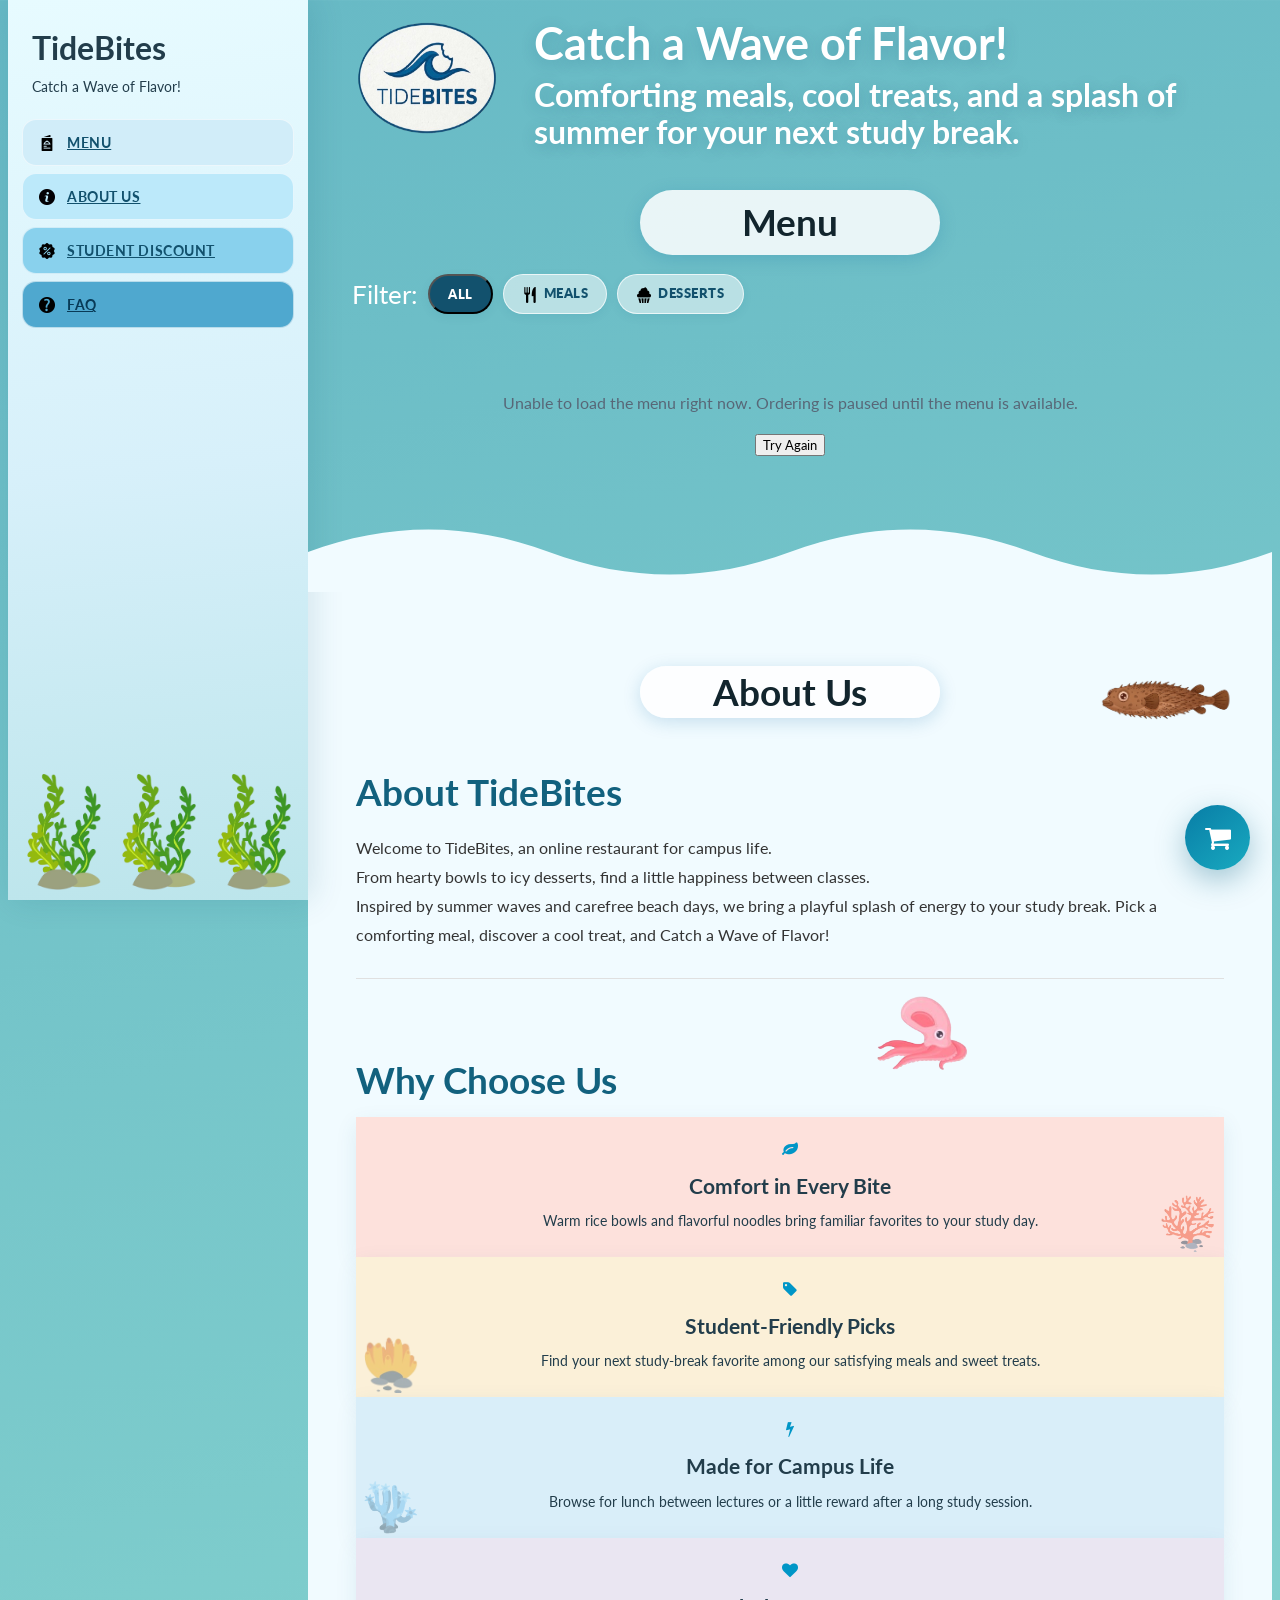
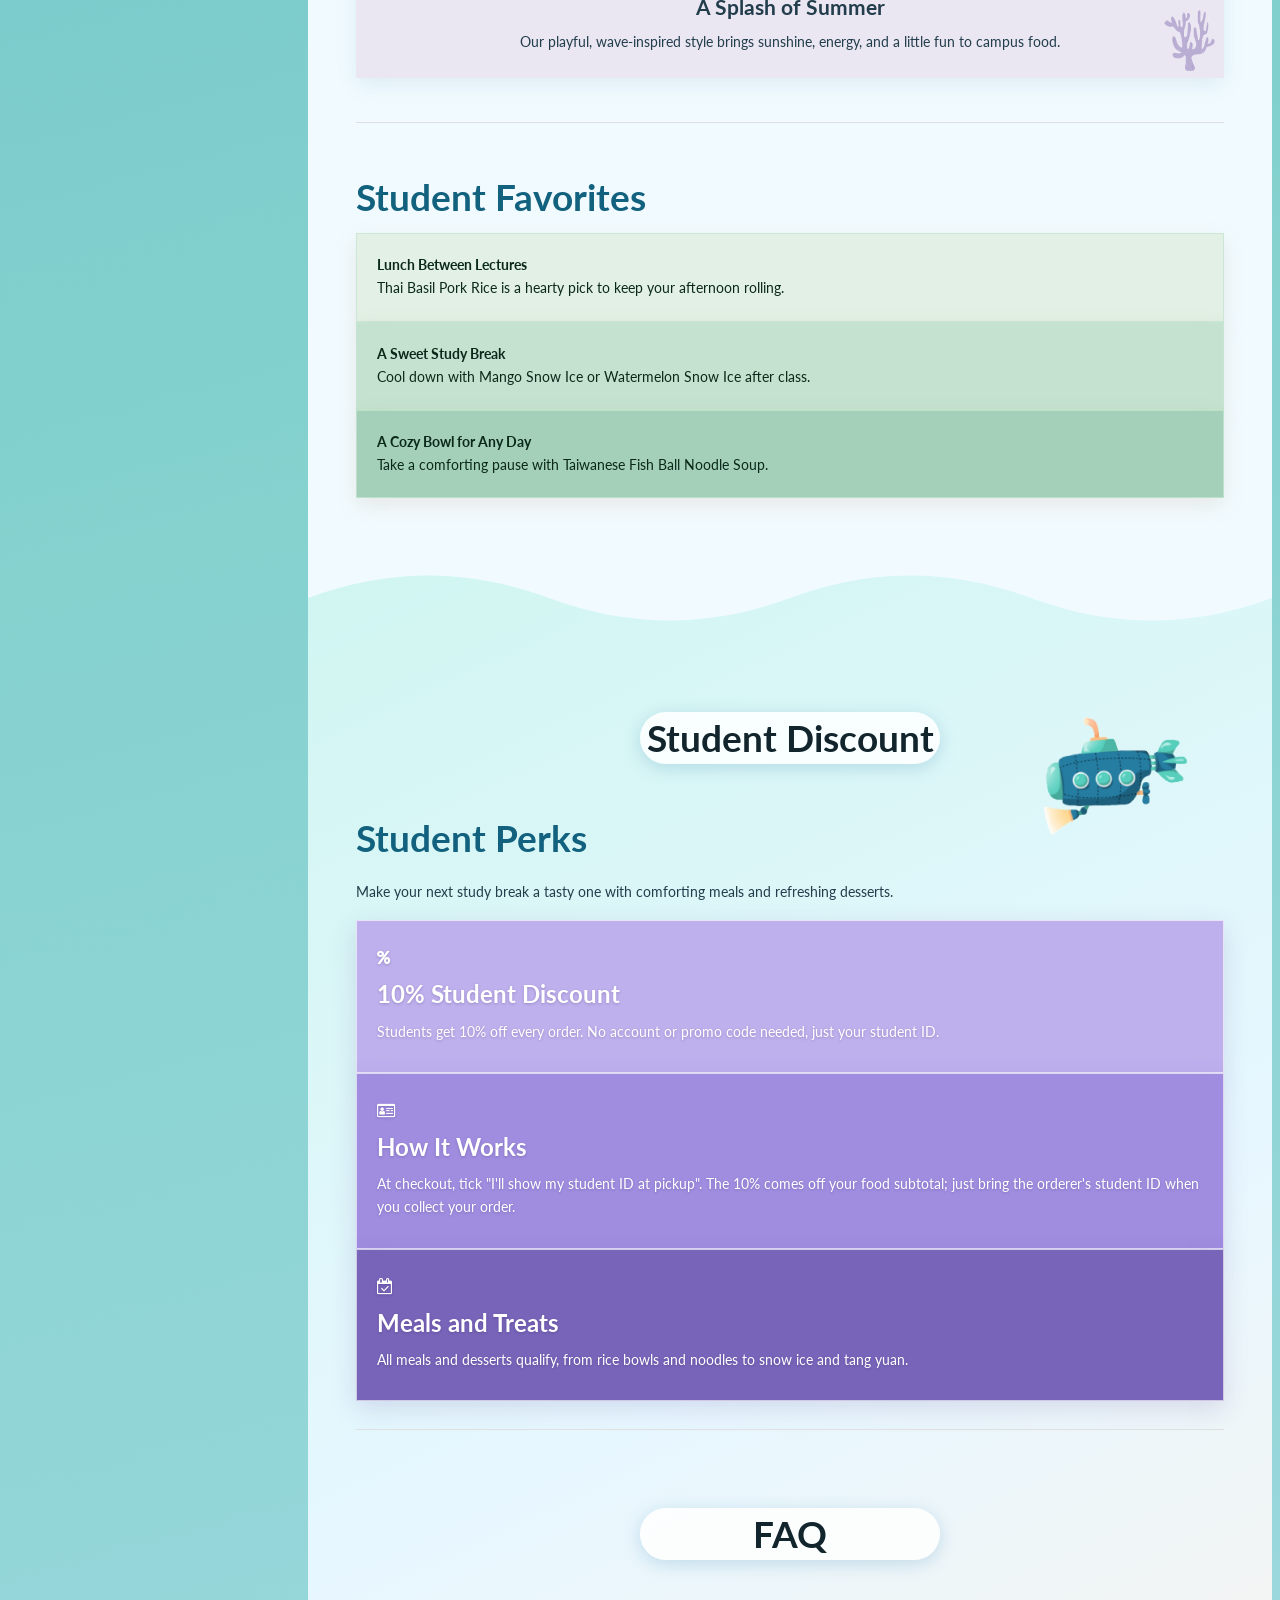
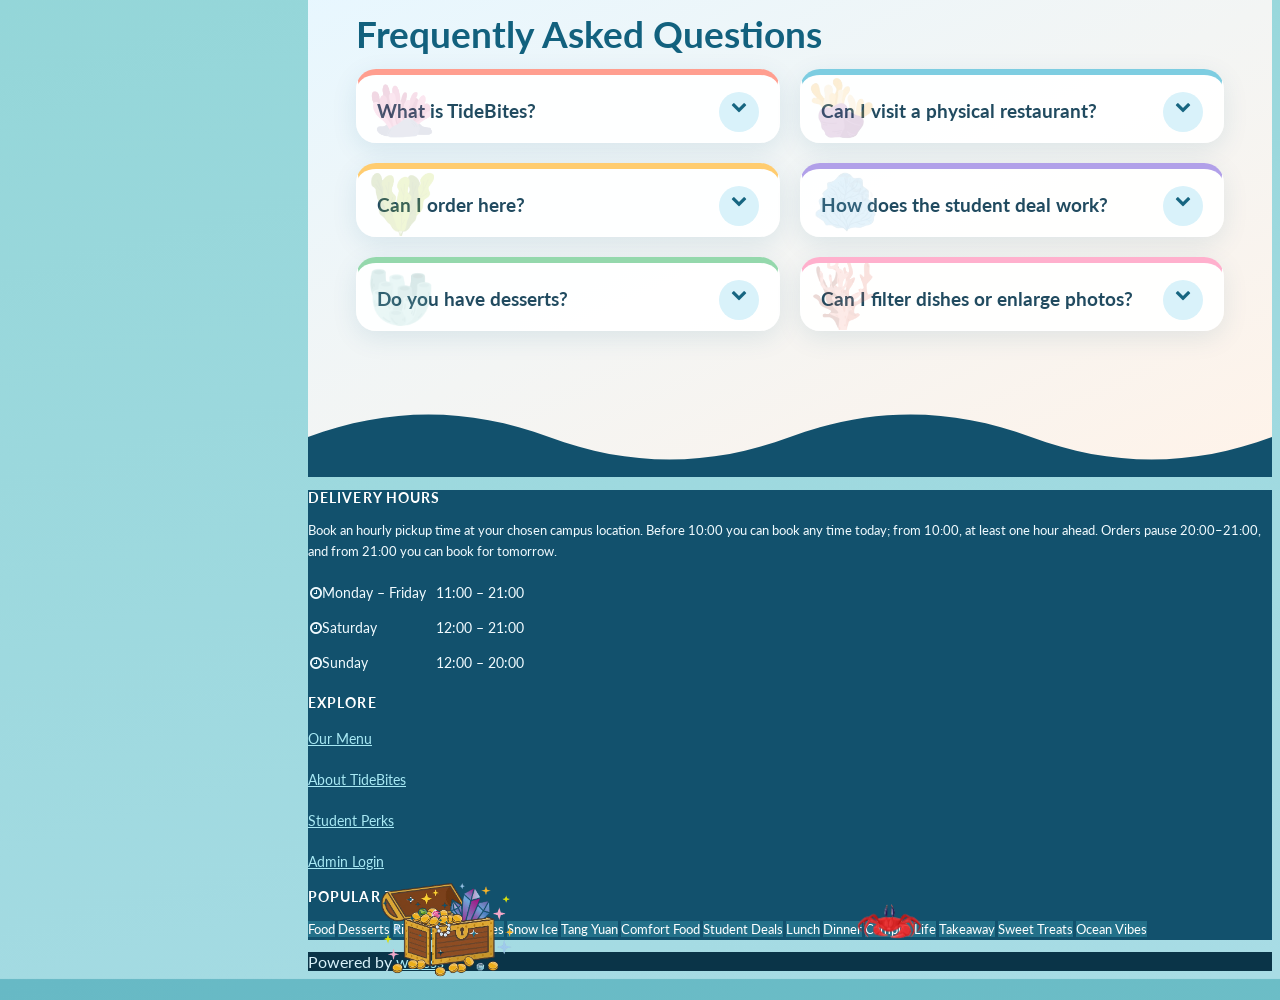
==== commit 4b348857: "client-sided changes" ====
--- a/index.html
+++ b/index.html
@@ -6,23 +6,12 @@
   <meta name="description" content="Catch a Wave of Flavor! Explore comforting meals and cool treats for your next campus study break.">
   <meta name="viewport" content="width=device-width, initial-scale=1">
   <link rel="stylesheet" href="https://www.w3schools.com/w3css/6/w3.css">
-  <link rel="stylesheet" href="https://fonts.googleapis.com/css2?family=Alex+Brush&family=Lato:wght@400;600;700&family=Raleway:wght@400;600;700&display=swap">
+  <link rel="stylesheet" href="https://fonts.googleapis.com/css2?family=Lato:wght@400;700;900&display=swap">
   <link rel="stylesheet" href="https://cdnjs.cloudflare.com/ajax/libs/font-awesome/4.7.0/css/font-awesome.min.css">
   <link rel="stylesheet" href="css/style.css">
 </head>
 
 <body class="w3-light-grey w3-content" style="max-width:1600px">
-
-  <!-- Opening -->
-  <div id="welcome-overlay" class="welcome-overlay">
-    <div class="welcome-content">
-      <img src="assets/images/icon.png" alt="TideBites Icon" id="welcome-icon" class="welcome-icon">
-      <div id="typewriter-container" class="typewriter-text"></div>
-      <p id="welcome-hint" class="welcome-hint">Tap to Continue</p>
-    </div>
-    <img src="assets/images/dolphin.png" alt="Dolphin" id="welcome-dolphin" class="welcome-dolphin">
-  </div>
-  <audio id="bg-music" src="assets/audio/backgroundmusic.mp3" preload="none" loop></audio>
 
   <!-- Sidebar navigation -->
   <nav class="w3-sidebar w3-collapse w3-animate-left" style="z-index:3;width:300px" id="mySidebar">
@@ -192,13 +181,13 @@
       <div class="w3-grid w3-margin-top" style="grid-template-columns:repeat(auto-fit,minmax(200px,1fr));gap:16px">
         <div class="w3-center w3-padding-24 w3-teal w3-text-white">
           <i class="fa fa-percent w3-xxlarge"></i>
-          <h4><b>10% Campus Discount</b></h4>
-          <p>Enjoy 10% off every campus order. No student ID or promo code needed!</p>
+          <h4><b>10% Student Discount</b></h4>
+          <p>Students get 10% off every order. No account or promo code needed, just your student ID.</p>
         </div>
         <div class="w3-center w3-padding-24 w3-dark-grey w3-text-white">
           <i class="fa fa-id-card-o w3-xxlarge"></i>
           <h4><b>How It Works</b></h4>
-          <p>Your 10% campus discount is applied automatically to the food subtotal. Just choose your campus pickup location.</p>
+          <p>At checkout, tick "I'll show my student ID at pickup". The 10% comes off your food subtotal; just bring the orderer's student ID when you collect your order.</p>
         </div>
         <div class="w3-center w3-padding-24 w3-teal w3-text-white">
           <i class="fa fa-calendar-check-o w3-xxlarge"></i>
@@ -253,7 +242,7 @@
             <span class="faq-arrow-wrap" aria-hidden="true"><i class="fa fa-chevron-down"></i></span>
           </div>
           <div class="faq-answer">
-          <p class="w3-text-grey">Every campus order automatically gets 10% off all meals and desserts. No student ID, account, or promo code is needed. The discount is calculated on the full food subtotal and rounded to the nearest NT dollar.</p>
+          <p class="w3-text-grey">Tick the student discount box at checkout to get 10% off all meals and desserts, then show the orderer's student ID when you pick up. The discount is calculated on the full food subtotal and rounded to the nearest NT dollar. Leave it unticked to pay the regular price.</p>
           </div>
           <img src="assets/images/coral3.png" alt="coral" style="position: absolute; left: 10px; bottom: 2px; width: 55px; opacity: 0.5; pointer-events: none;">
         </div>
@@ -300,7 +289,7 @@
       </div>
       <div class="w3-container">
         <h3>DELIVERY HOURS</h3>
-        <p>Order online anytime and we'll arrange delivery to your chosen campus location.</p>
+        <p>Book an hourly pickup time at your chosen campus location. Before 10:00 you can book any time today; from 10:00, at least one hour ahead. Orders pause 20:00–21:00, and from 21:00 you can book for tomorrow.</p>
         <table class="w3-table">
           <tr>
             <td><i class="fa fa-clock-o w3-margin-right"></i>Monday – Friday</td>
@@ -356,7 +345,7 @@
       <span id="cart-badge" class="cart-badge" hidden>0</span>
   </button>
 
-  <!-- Client-side cart and summary; no orders or payments are submitted -->
+  <!-- Dish, cart, review and confirmation dialogs; orders are submitted to api/orders/place.php -->
   <dialog id="dish-dialog" class="tb-dialog" aria-labelledby="dish-dialog-title">
     <button type="button" class="tb-close" data-close-dialog="dish-dialog" aria-label="Close">×</button>
     <div class="tb-dish-photo-wrap">
@@ -386,29 +375,38 @@
     <button type="button" class="tb-close" data-close-dialog="cart-dialog" aria-label="Close">×</button>
     <div class="tb-dialog-body">
       <h2 id="cart-title">Your Cart</h2>
-      <p class="tb-muted">Enjoy an automatic 10% campus discount on all meals and desserts.</p>
+      <p class="tb-muted">Students get 10% off all meals and desserts. Tick the box at checkout and show your student ID at pickup.</p>
       <div id="cart-items" aria-live="polite"></div>
       <div id="cart-checkout">
         <label class="tb-field" for="customer-name">Customer Name
           <input type="text" id="customer-name" maxlength="100" placeholder="Your full name" required>
         </label>
         <label class="tb-field" for="customer-phone">Phone Number
-          <input type="tel" id="customer-phone" maxlength="32" placeholder="e.g. 0912-345-678" required>
-        </label>
+          <input type="tel" id="customer-phone" maxlength="32" placeholder="e.g. 0912-345-678" autocomplete="tel" required aria-describedby="customer-phone-hint">
+        </label>
+        <p id="customer-phone-hint" class="tb-muted">8–15 digits. Spaces, hyphens, parentheses and a leading + are allowed.</p>
         <label class="tb-field" for="cart-note">Order Notes
           <textarea id="cart-note" rows="3" maxlength="500" placeholder="e.g., less spicy, no peanuts..."></textarea>
         </label>
         <label class="tb-field" for="pickup-location">Campus Pickup Location
           <select id="pickup-location" required>
-            <option value="">Choose a campus pickup location</option>
-            <option value="Campus Main Gate">Campus Main Gate</option>
-            <option value="Student Center">Student Center</option>
-            <option value="Library Entrance">Library Entrance</option>
+            <option value="">Loading pickup locations…</option>
           </select>
         </label>
         <p class="tb-muted">Choose where you would meet your campus delivery.</p>
+        <label class="tb-field" for="pickup-time">Pickup Time
+          <select id="pickup-time" required aria-describedby="pickup-time-note">
+            <option value="">Loading pickup times…</option>
+          </select>
+        </label>
+        <p id="pickup-time-note" class="tb-muted">Hourly pickup times. Before 10:00 you can book any time today; from 10:00, at least one hour ahead. Orders pause 20:00–21:00; after 21:00 you can book for tomorrow.</p>
+        <label class="tb-check" for="student-discount">
+          <input type="checkbox" id="student-discount">
+          <span>I'll show my student ID at pickup for 10% off</span>
+        </label>
+        <p id="student-id-reminder" class="tb-reminder" hidden>Remember to bring the orderer's student ID when you pick up your order.</p>
         <div class="tb-total-line"><span>Subtotal</span><span id="cart-subtotal">NT$0</span></div>
-        <div class="tb-total-line"><span>Campus Discount (10%)</span><span id="cart-discount">NT$0</span></div>
+        <div class="tb-total-line"><span>Student Discount (10%)</span><span id="cart-discount">NT$0</span></div>
         <div class="tb-total-line"><strong>Total</strong><strong id="cart-total">NT$0</strong></div>
         <button type="button" id="review-order" class="tb-primary">Review Order</button>
       </div>
@@ -422,6 +420,7 @@
       <h2 id="review-title">Order Summary</h2>
       <p id="checkout-notice" class="tb-muted">Please review your order carefully. Once confirmed, your order will be submitted to our kitchen.</p>
       <div id="review-details"></div>
+      <p id="review-student-reminder" class="tb-reminder" hidden>Remember to bring the orderer's student ID when you pick up your order. Without it, the 10% student discount cannot be honored.</p>
       <button type="button" id="place-order" class="tb-primary" aria-describedby="checkout-notice">Place Order</button>
       <button type="button" id="back-to-cart" class="tb-secondary">Back to Cart</button>
     </div>
@@ -438,6 +437,7 @@
       <p class="tb-muted">Order <strong id="complete-order-id"></strong></p>
       <h3>Your Selections</h3>
       <div id="complete-details"></div>
+      <p id="complete-student-reminder" class="tb-reminder" hidden>Remember to bring the orderer's student ID when you pick up your order.</p>
       <button type="button" data-close-dialog="complete-dialog" class="tb-primary">Continue Shopping</button>
     </div>
   </dialog>
